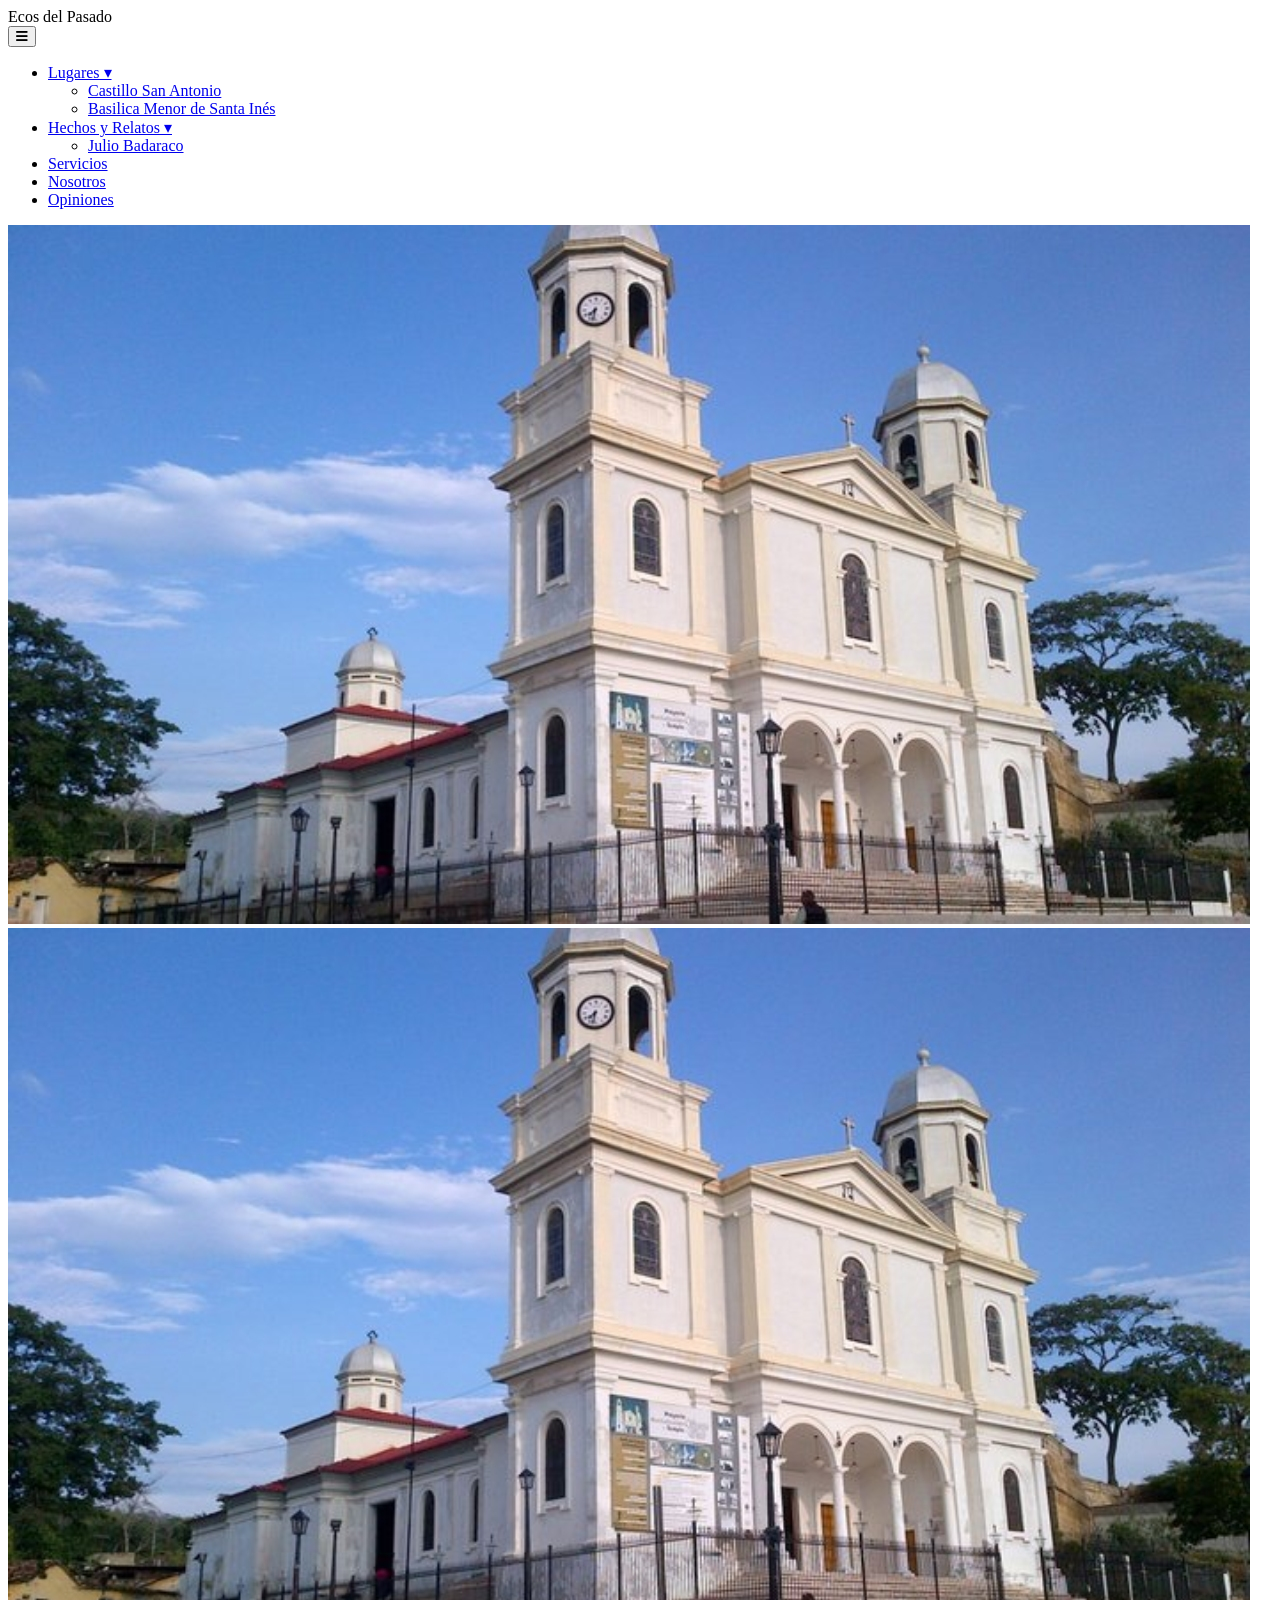
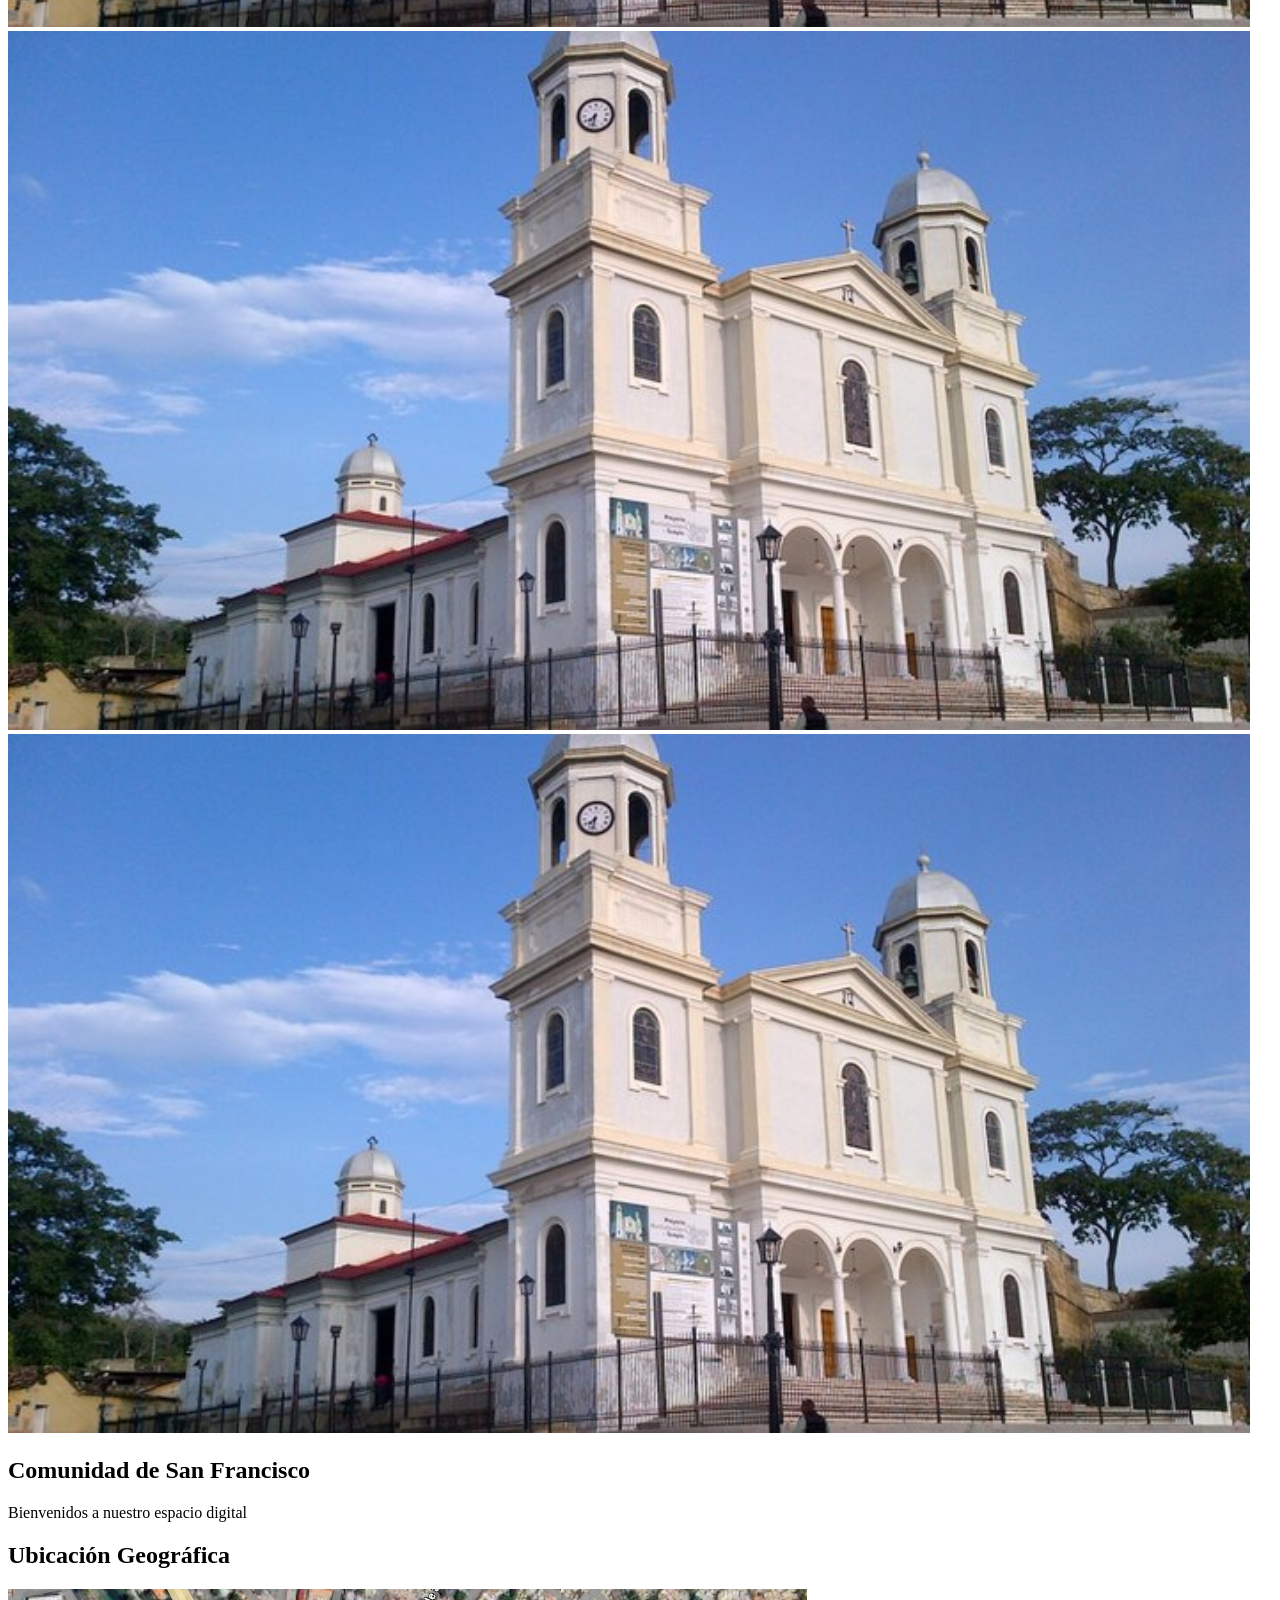
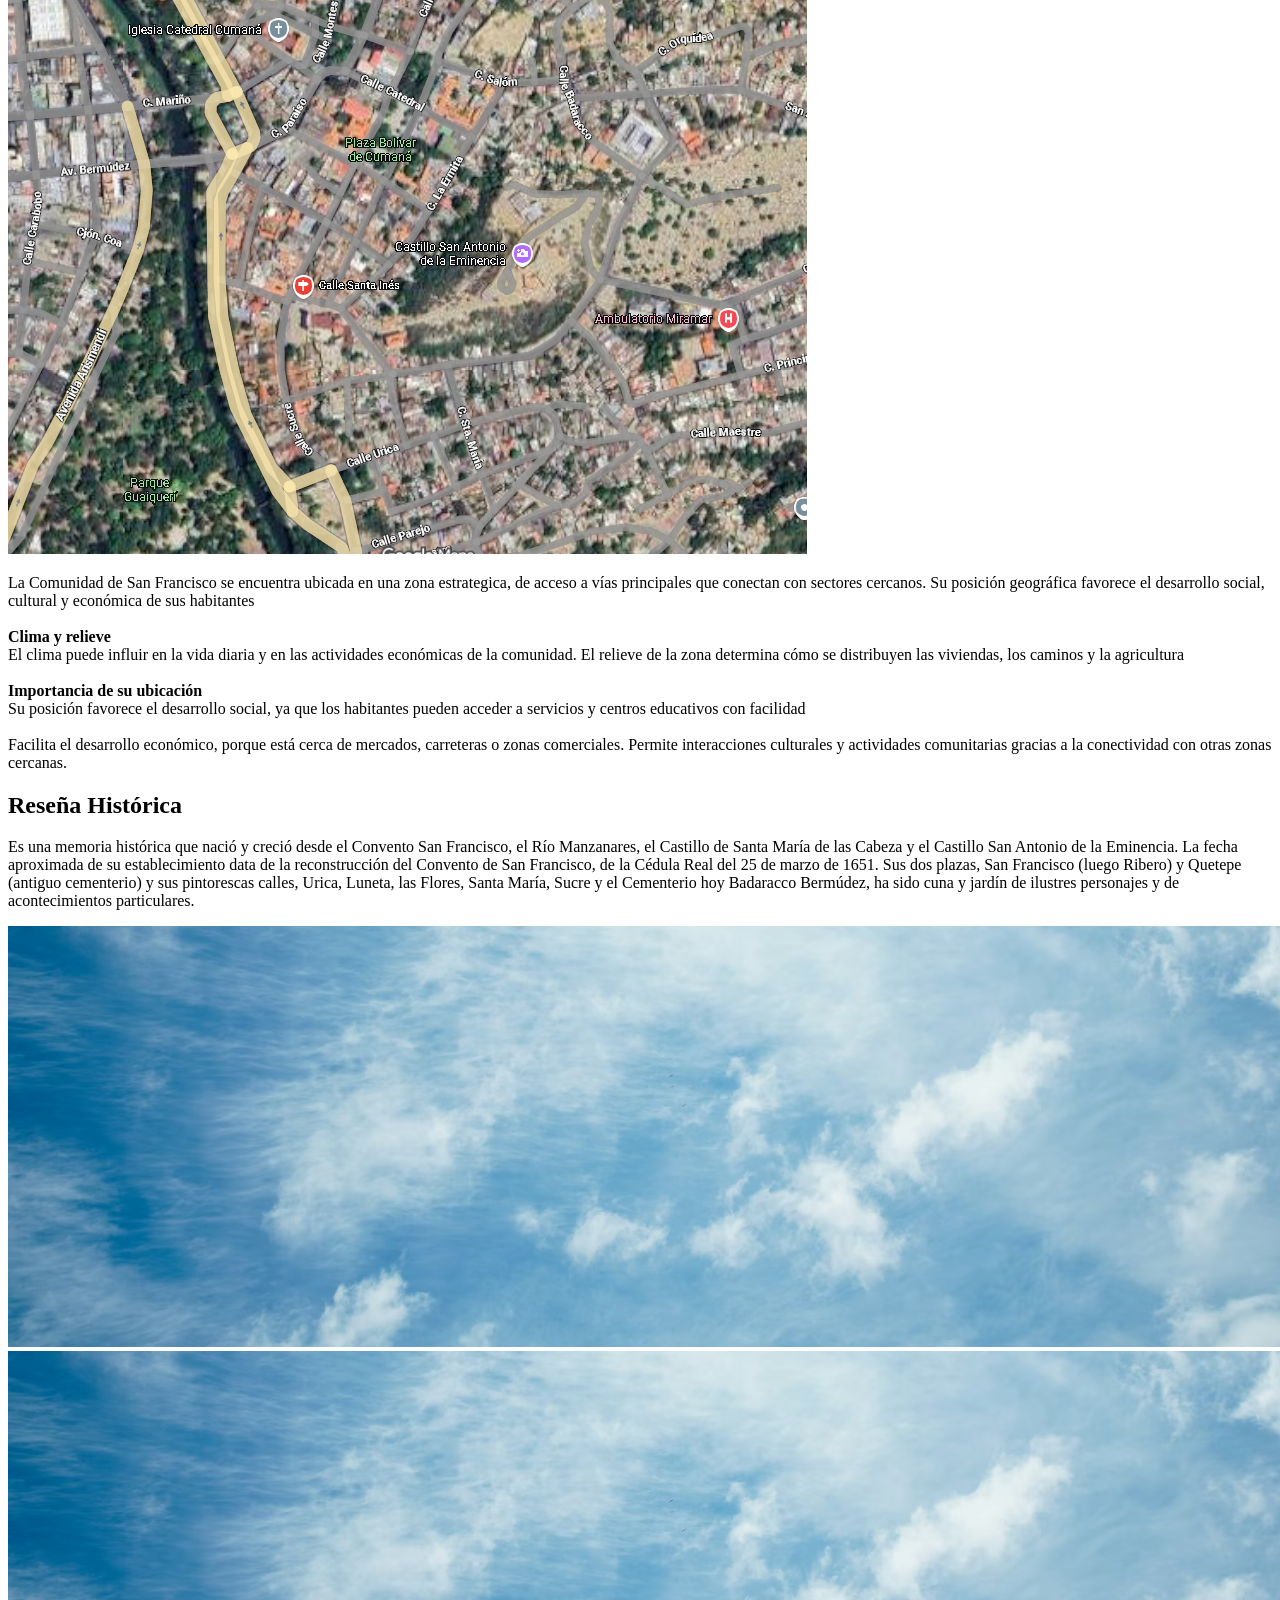
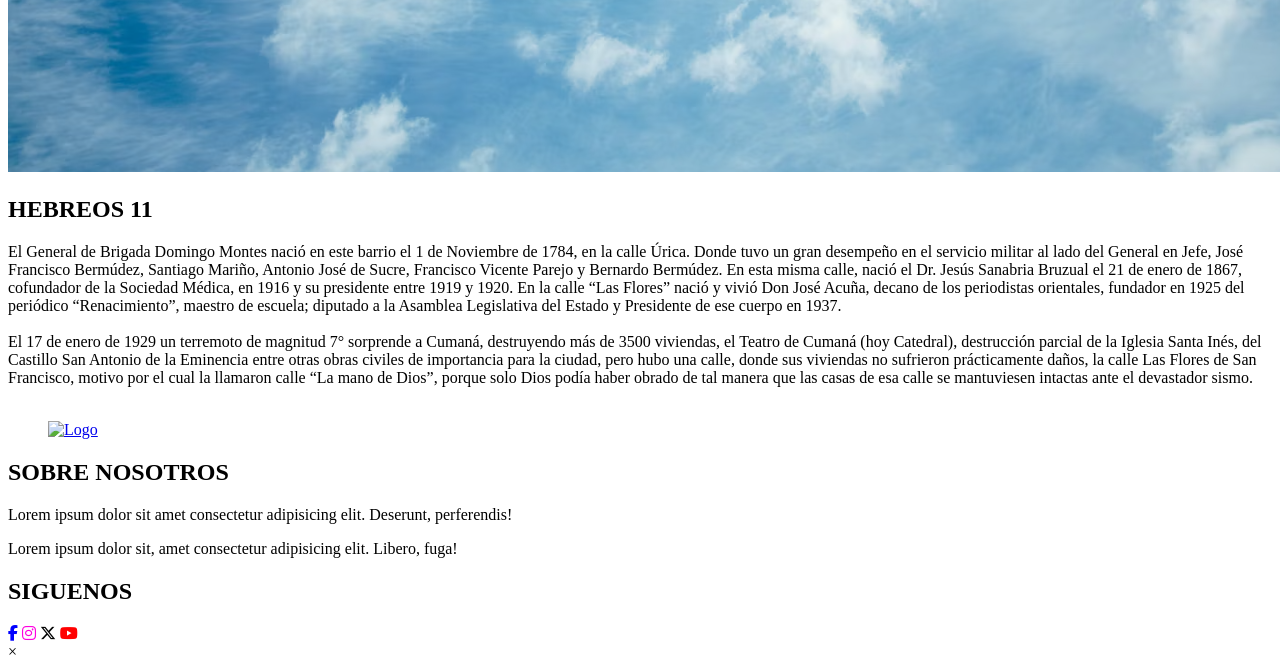
==== index.html @ 2071ea48 "feat: implement index page and script functionality while removing legacy Ecos del Pasado file" ====
<!DOCTYPE html>
<html lang="en">

<head>
    <meta charset="UTF-8">
    <meta name="viewport" content="width=device-width, initial-scale=1.0">
    <title>Ecos Del Pasado</title>
    <link rel="stylesheet" href="style.css">
 
    <link rel="stylesheet" href="https://cdnjs.cloudflare.com/ajax/libs/font-awesome/6.5.1/css/all.min.css">

    

    <link href="https://fonts.googleapis.com/css2?family=Be+Vietnam+Pro:wght@400;500;700;900&amp;family=Plus+Jakarta+Sans:wght@400;500;600;700&amp;display=swap" rel="stylesheet"/>
</head>

<body>

    <header class="header1">
        <nav class="navs">
            <div class="logo">Ecos del <span class="sanfrascisco">Pasado</span></div>
            
            <button id="menu-toggle" class="menu-toggle">
                <i class="fas fa-bars"></i>
            </button>

            <ul class="nav-links" id="nav-links">
                <li class="dropdown">
                    <a href="#">Lugares ▾</a>
                    <ul class="submenu">
                        <li><a href="Lugares/Castillo/castillo.html">Castillo San Antonio</a></li>
                        <li><a href="Lugares/Basilica/basilica.html">Basilica Menor de Santa Inés</a></li>
                    </ul>
                </li>

                <li class="dropdown">
                    <a href="#">Hechos y Relatos ▾</a>
                    <ul class="submenu">
                        <li><a href="HechosRelatos/JulioBadaraco/Julio Badaraco.html">Julio Badaraco</a></li>
                    </ul>
                </li>

                <li><a href="#servicios">Servicios</a></li>
                <li><a href="#nosotros">Nosotros</a></li>
                <li><a href="#opiniones">Opiniones</a></li>
            </ul>
        </nav>
    </header>

    <main>
        <section id="hero">

            <div class="carrusel-bg">
                <div class="carrousel-slide">
                    <img src="Diseños/portada.jpg" alt="Imagen 1">
                    <img src="Diseños/portada.jpg" alt="Imagen 2">
                    <img src="Diseños/portada.jpg" alt="Imagen 3">
                    <img src="Diseños/portada.jpg" alt="Imagen 4">
                </div>
            </div>
            <div class="contenido-hero">
 
                <h1 class="tituloFFF"><span>Comunidad de <span class="sanfrascisco">San Francisco</span></span></h1>
            <p class="subtitulohero"><span>Bienvenidos a nuestro espacio digital</span></p>

            </div>
        </section>

        <section class="propiedades-ubicacion">
            <div class="titulo-ubicacion">
                 <h2>Ubicación Geográfica</h2>
            </div>
            
            <div class="fila-ubicacion">
                <div class="imagen-contenedor">
                    <img src="Diseños/ubicacion.png" alt="imagenUbicacion">
                </div>

                <div class="descripcion-ubicacion">
                    <p class="texto-reseña"> La Comunidad de San Francisco se encuentra ubicada en una zona estrategica, de acceso a vías
                        principales que conectan con sectores cercanos. Su posición geográfica favorece el desarrollo
                        social,
                        cultural y económica de sus habitantes<br><br>

                        <b>Clima y relieve</b><br>
                        El clima puede influir en la vida diaria y en las actividades económicas de la comunidad.
                        El relieve de la zona determina cómo se distribuyen las viviendas, los caminos y la
                        agricultura<br><br>

                        <b>Importancia de su ubicación</b><br>
                        Su posición favorece el desarrollo social, ya que los habitantes pueden acceder a servicios y
                        centros educativos con facilidad<br><br>
                        Facilita el desarrollo económico, porque está cerca de mercados, carreteras o zonas comerciales.
                        Permite interacciones culturales y actividades comunitarias gracias a la conectividad con otras
                        zonas cercanas.
                    </p>
                </div>
            </div>
        </section>

        <section class="propiedades-ubicacion">
            <div class="titulo-ubicacion">
                <h2>Reseña Histórica</h2>
            </div>
            <div class="fila-ubicacion">
                <div class="descripcion-ubicacion">
                    <p class="texto-reseña">Es una memoria histórica que nació y creció desde el Convento San Francisco, el Río
                        Manzanares,
                        el Castillo de Santa María de las Cabeza y el Castillo San Antonio de la Eminencia. La fecha
                        aproximada de su establecimiento data de la reconstrucción del Convento de San Francisco, de la
                        Cédula Real del 25 de marzo de 1651. Sus dos plazas, San Francisco (luego Ribero) y Quetepe
                        (antiguo cementerio) y sus pintorescas calles, Urica, Luneta, las Flores, Santa María, Sucre y
                        el Cementerio hoy Badaracco Bermúdez, ha sido cuna y jardín de ilustres personajes y de
                        acontecimientos particulares. </p> 
                </div>
                <div class="contenedor-imagenes-reseña">
                    <div class="imagen-contenedor">
                        <img src="Diseños/cielo.png" alt="imagenUbicacion">
                    </div>
                </div>
            </div>
        </section>
                <div class="contenedor-imagenes-reseña">
                    <div class="imagen-contenedor">
                        <img src="Diseños/cielo.png" alt="imagenUbicacion">
                    </div>
                </div>
                    
                </div>

        <section class="propiedades-ubicacion">
            <div class="titulo-ubicacion">
                <h2>HEBREOS 11</h2>
            </div>
            <div class="texto-reseña-full">
                <p class="texto-reseña">
                    El General de Brigada Domingo Montes nació en este barrio el 1 de Noviembre de 1784, en la
                    calle
                    Úrica. Donde tuvo un gran desempeño en el servicio militar al lado del General en Jefe, José
                    Francisco Bermúdez, Santiago Mariño, Antonio José de Sucre, Francisco Vicente Parejo y Bernardo
                    Bermúdez. En esta misma calle, nació el Dr. Jesús Sanabria Bruzual el 21 de enero de 1867,
                    cofundador de la Sociedad Médica, en 1916 y su presidente entre 1919 y 1920. En la calle “Las
                    Flores” nació y vivió Don José Acuña, decano de los periodistas orientales, fundador en 1925 del
                    periódico “Renacimiento”, maestro de escuela; diputado a la Asamblea Legislativa del Estado y
                    Presidente de ese cuerpo en 1937. <br><br>
                    El 17 de enero de 1929 un terremoto de magnitud 7° sorprende a Cumaná, destruyendo más de
                    3500
                    viviendas, el Teatro de Cumaná (hoy Catedral), destrucción parcial de la Iglesia Santa Inés, del
                    Castillo San Antonio de la Eminencia entre otras obras civiles de importancia para la ciudad,
                    pero hubo una calle, donde sus viviendas no sufrieron prácticamente daños, la calle Las Flores
                    de San Francisco, motivo por el cual la llamaron calle “La mano de Dios”, porque solo Dios podía
                    haber obrado de tal manera que las casas de esa calle se mantuviesen intactas ante el devastador
                    sismo. <br><br>
                </p>
            </div>
        </section>
    </main>

    <footer class="pie-pagina">
       <div class="grupo-1">
            <div class="box">
                <figure>
                    <a href="#">
                        <img src="Diseños/logo.png" alt="Logo">
                    </a>
                </figure>
            </div>
            <div class="box">
                <h2>SOBRE NOSOTROS</h2>
                <p>Lorem ipsum dolor sit amet consectetur adipisicing elit. Deserunt, perferendis!</p>
                <p>Lorem ipsum dolor sit, amet consectetur adipisicing elit. Libero, fuga!</p>
            </div>

        
            
            <div class="box">
                <h2>SIGUENOS</h2>
                <div class="red-social">
                    <a href="https://www.facebook.com" target="_blank"><i class="fa-brands fa-facebook-f" style="color: blue;"></i></a>
                    <a href="https://www.instagram.com" target="_blank"><i class="fa-brands fa-instagram" style="color: #ff00e1;"></i></a>
                    <a href="https://www.x.com" target="_blank"><i class="fa-brands fa-x-twitter" style="color: #000000;"></i></a>
                    <a href="https://www.youtube.com" target="_blank"><i class="fa-brands fa-youtube" style="color: #ff0000;"></i></a>
                </div>
            </div>
        </div>
    </footer>

    <div style="display: none;">
        <a href="https://www.flaticon.es/iconos-gratis/instagram" title="instagram iconos">Instagram iconos creados por Grow studio - Flaticon</a>
    </div>
     
    <div id="modal-fullscreen" class="modal-full">
        <span id="cerrar-modal" class="cerrar-modal">&times;</span>
        <img class="imagen-expandida" id="foto-grande" src="">
    </div>

    <script src="js/script.js"></script>
</body>

</html>
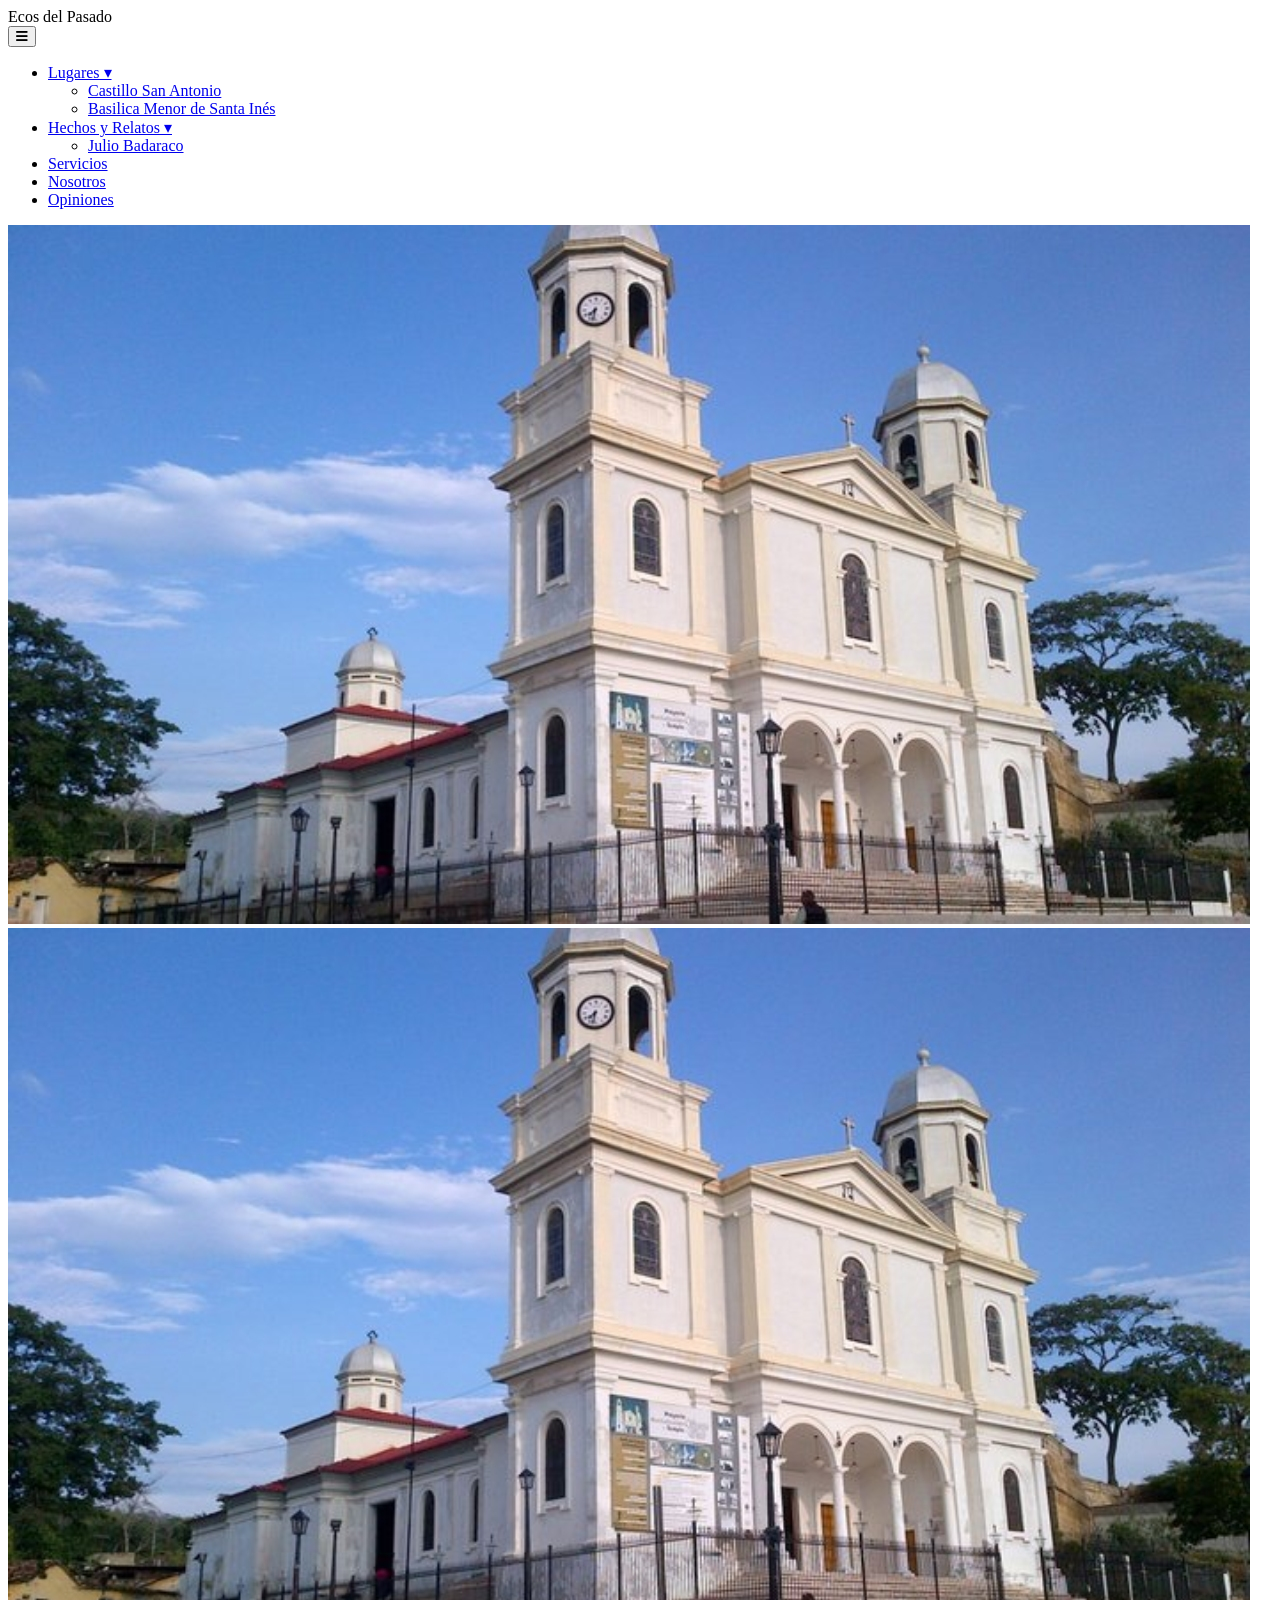
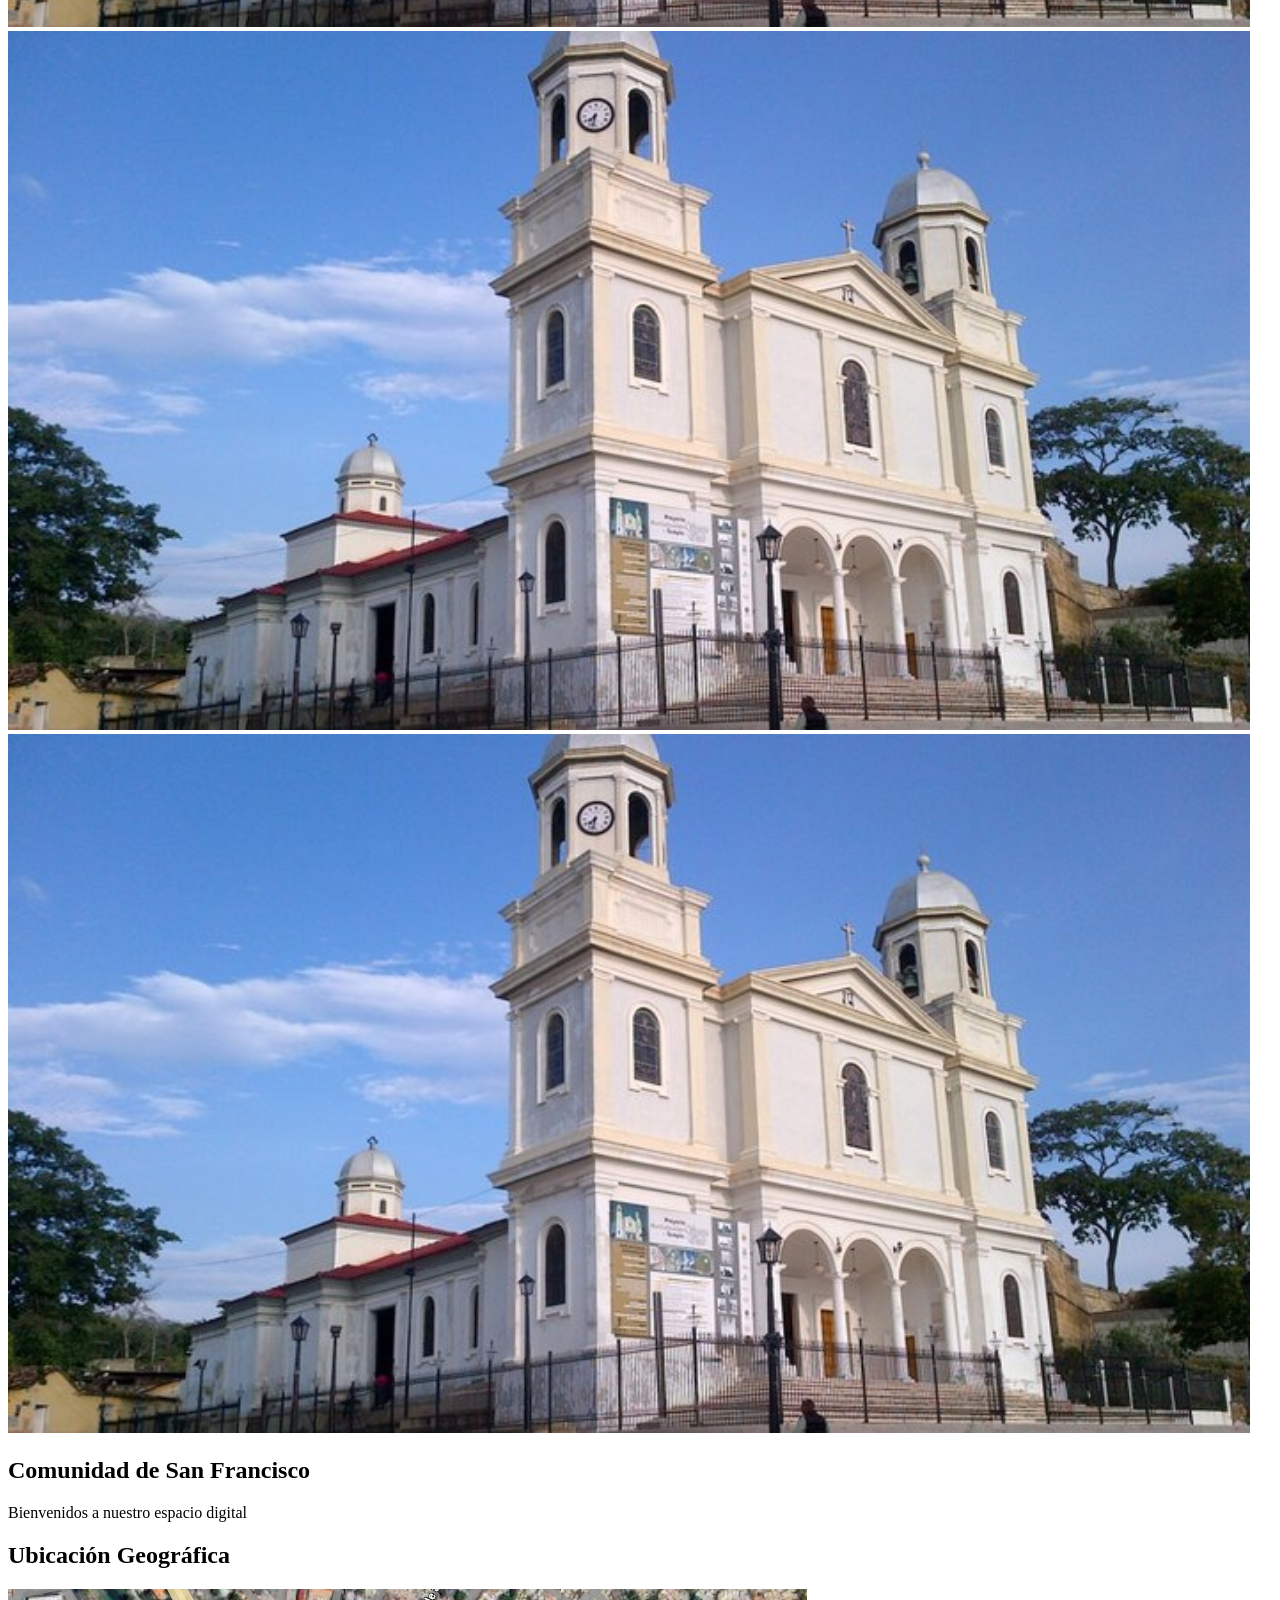
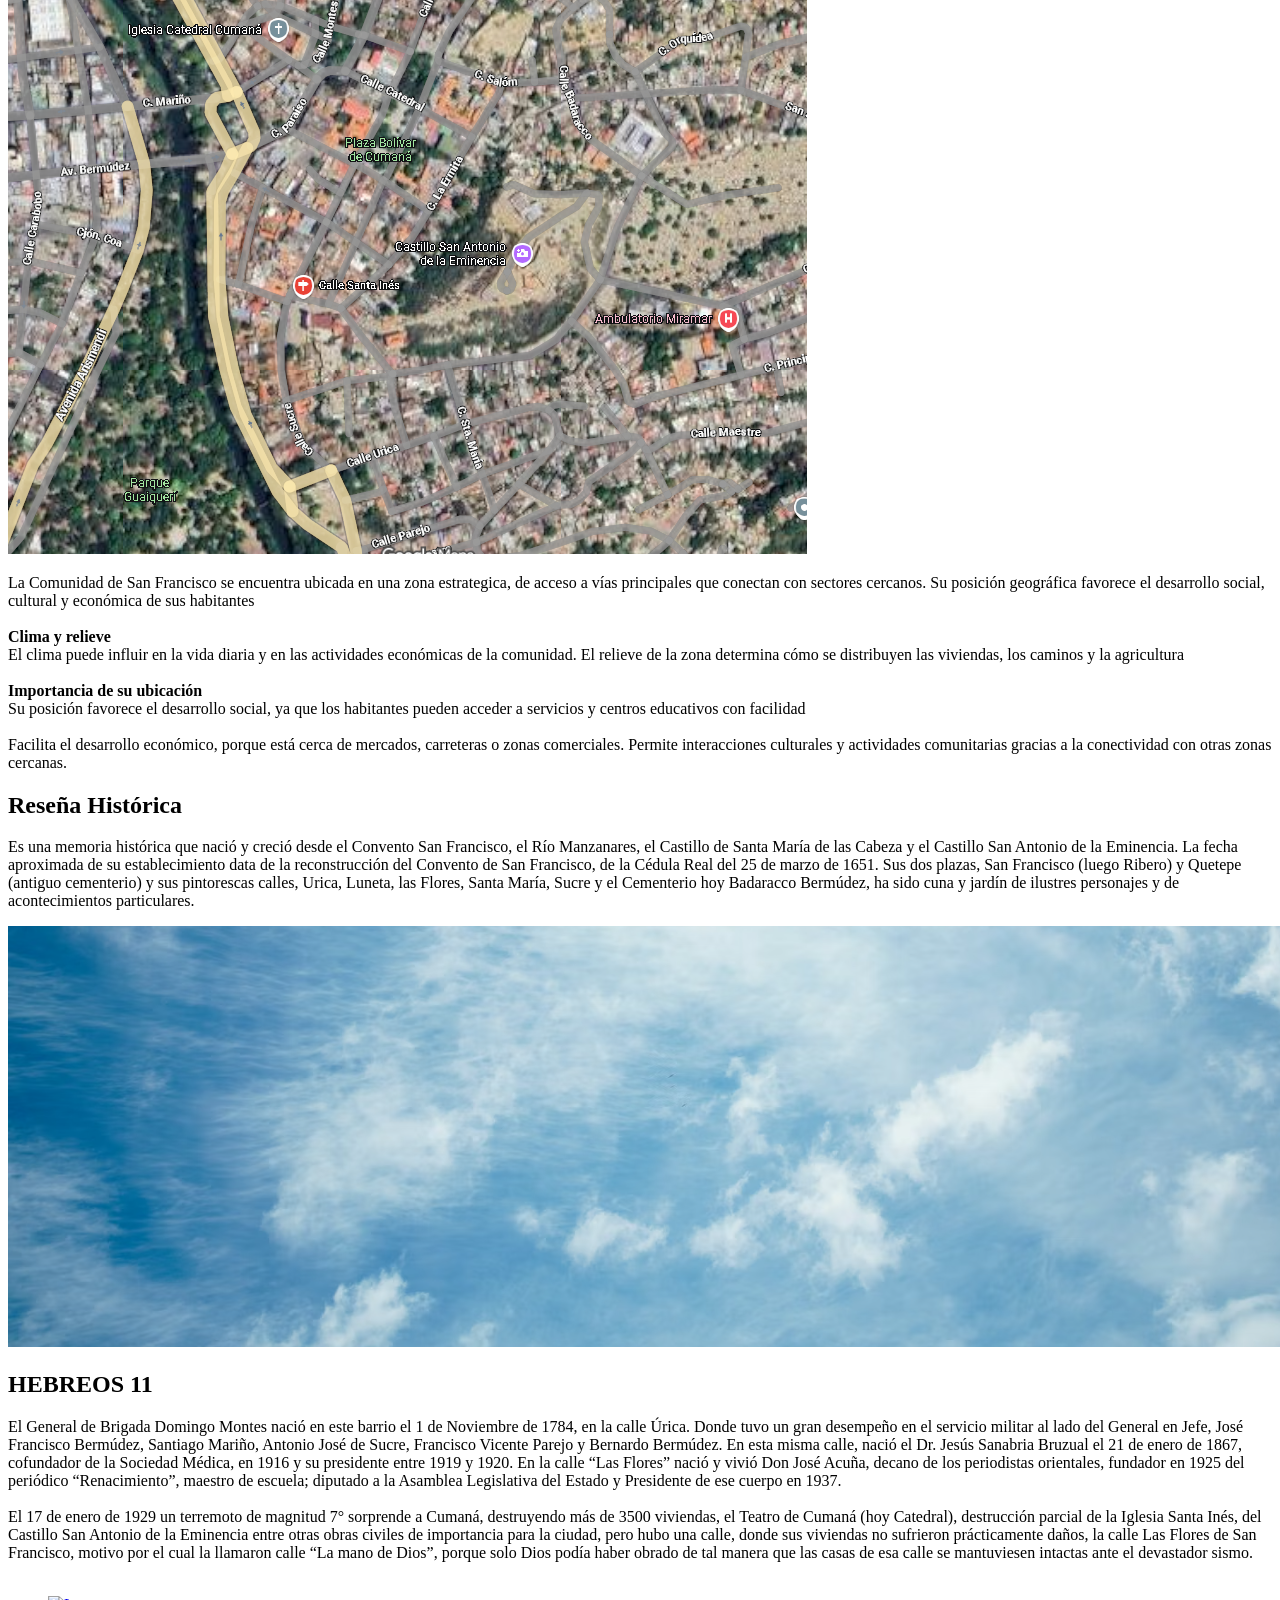
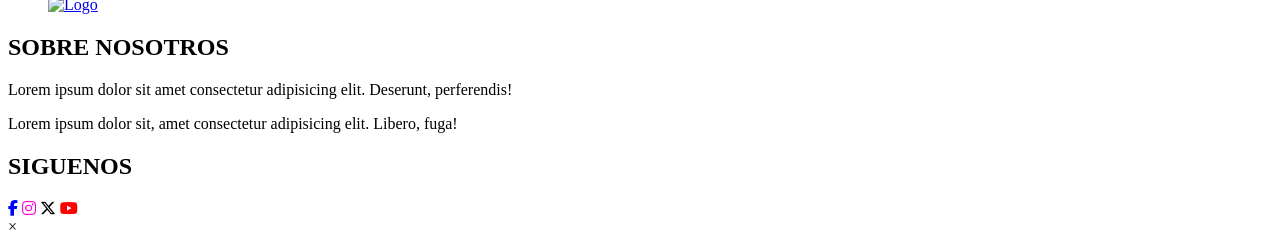
==== commit dcec2d79: "refactor: remove redundant image container elements from index.html" ====
--- a/index.html
+++ b/index.html
@@ -120,13 +120,9 @@
                 </div>
             </div>
         </section>
-                <div class="contenedor-imagenes-reseña">
-                    <div class="imagen-contenedor">
-                        <img src="Diseños/cielo.png" alt="imagenUbicacion">
-                    </div>
-                </div>
+               
                     
-                </div>
+                
 
         <section class="propiedades-ubicacion">
             <div class="titulo-ubicacion">
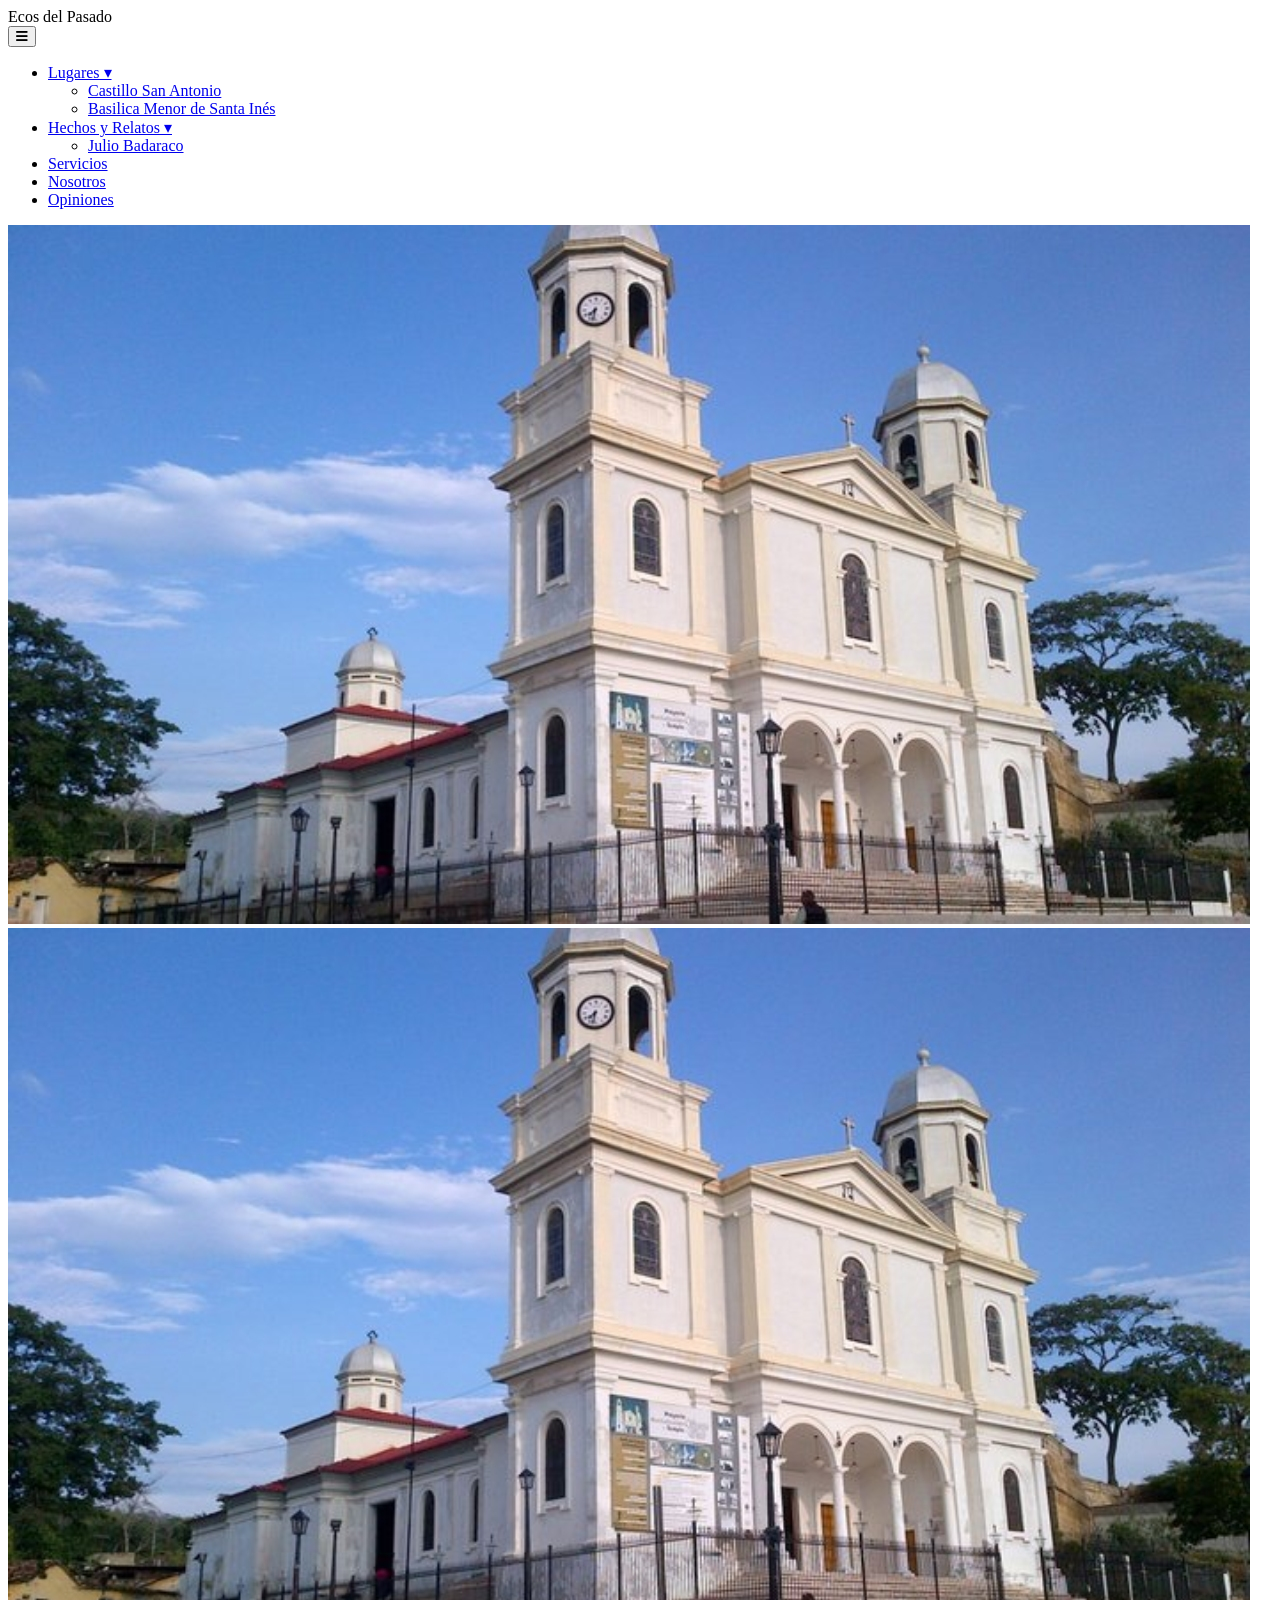
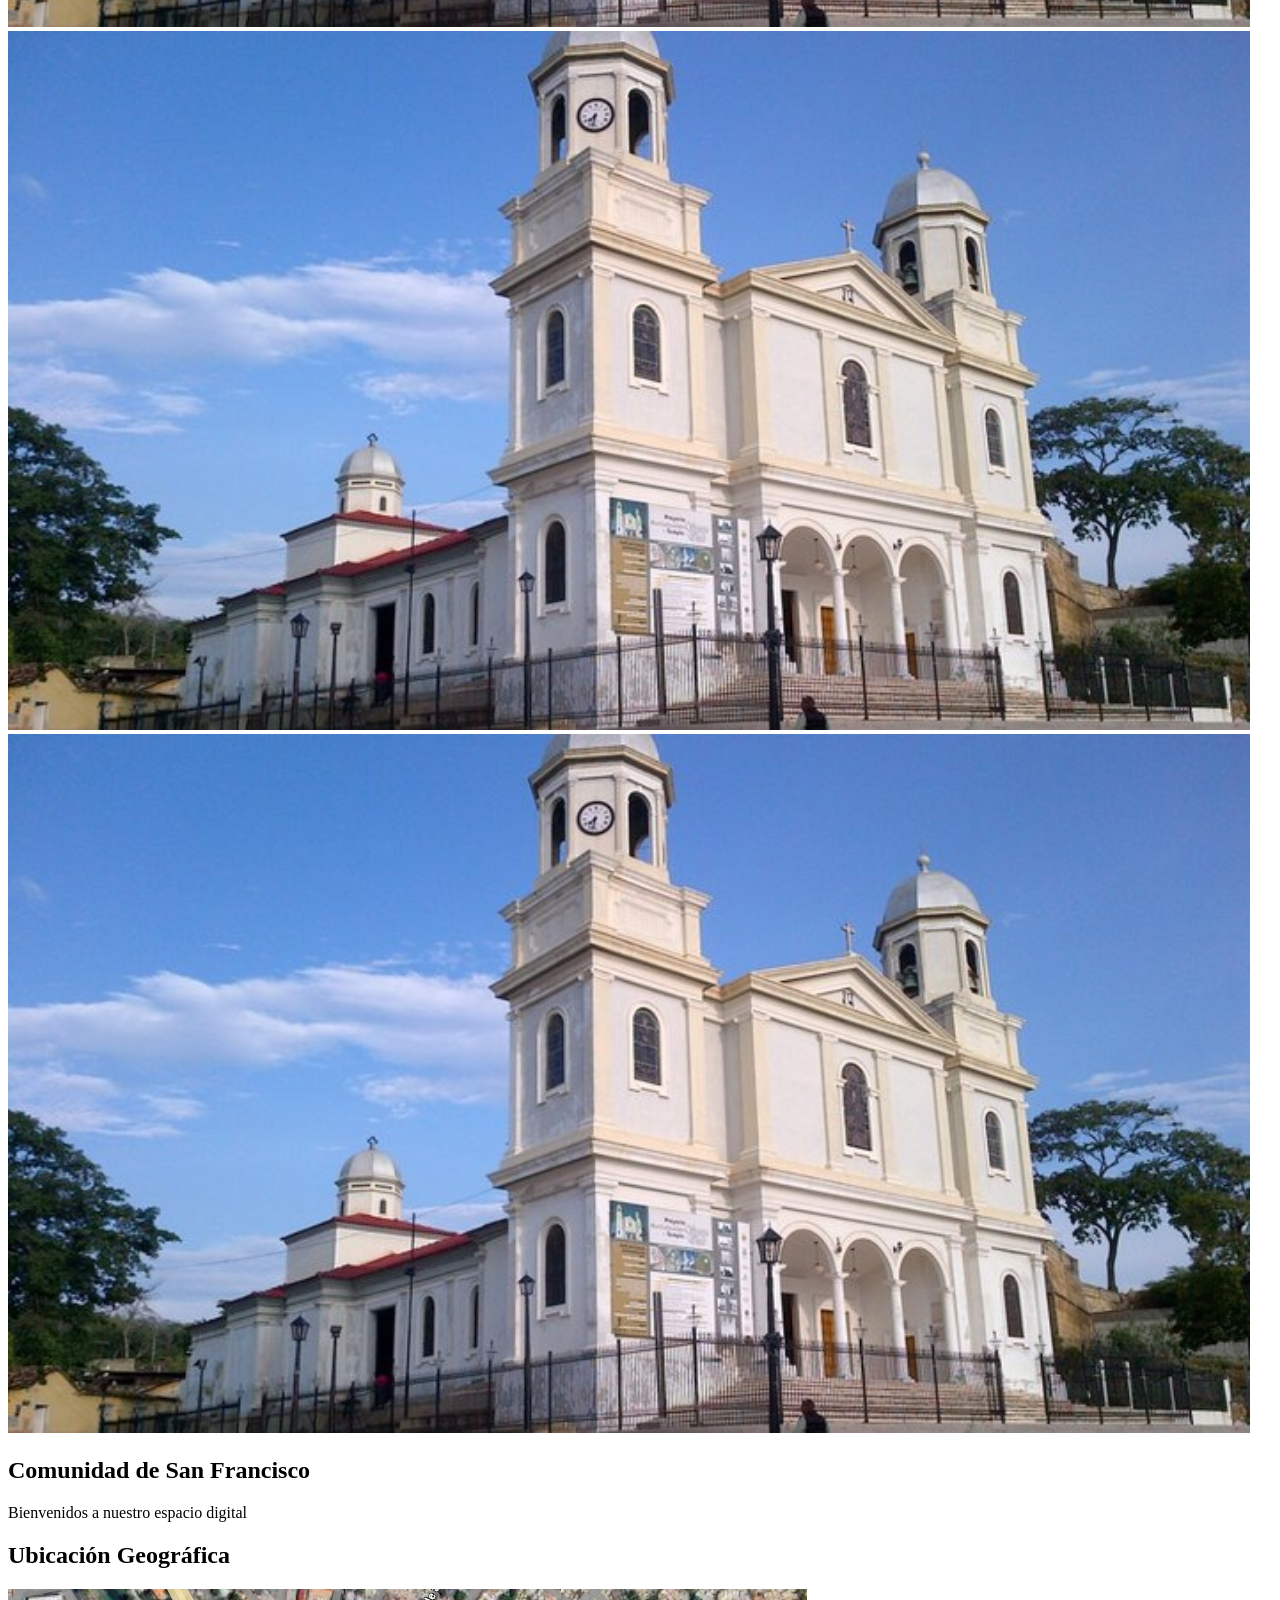
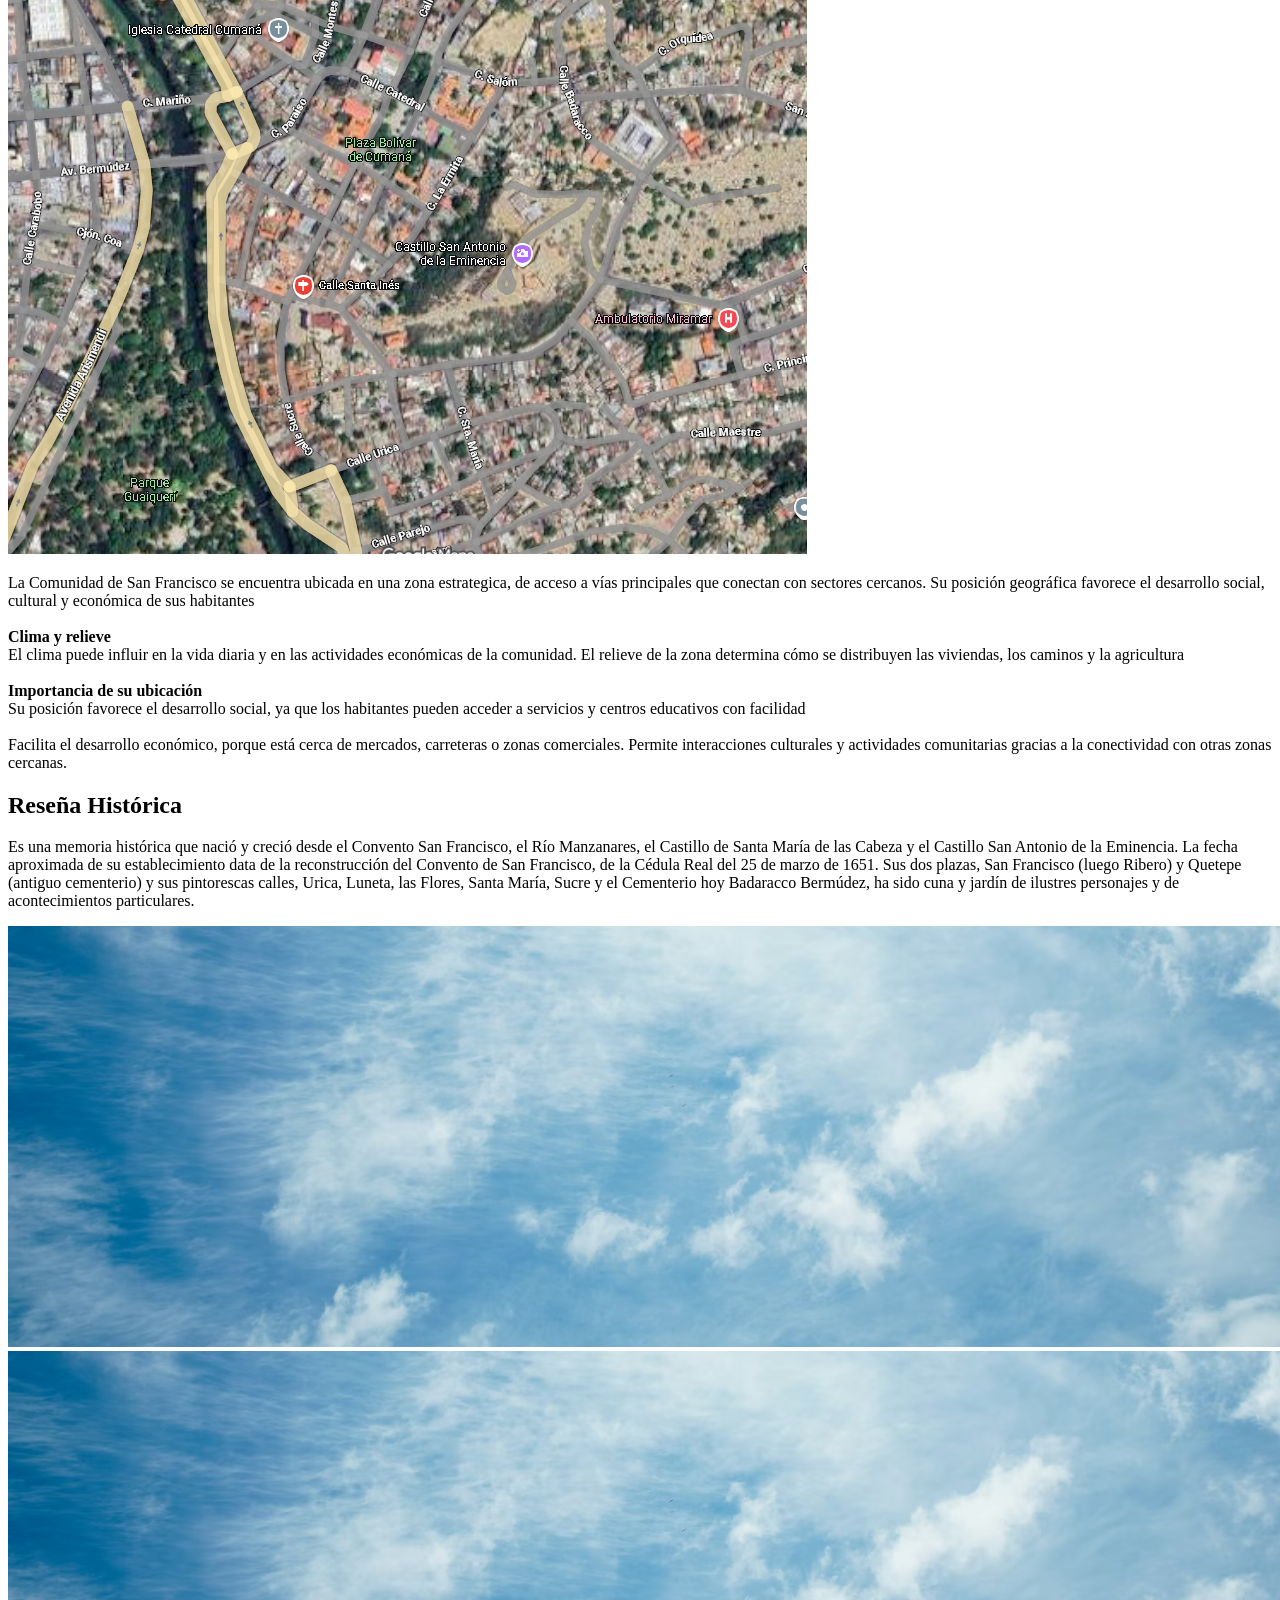
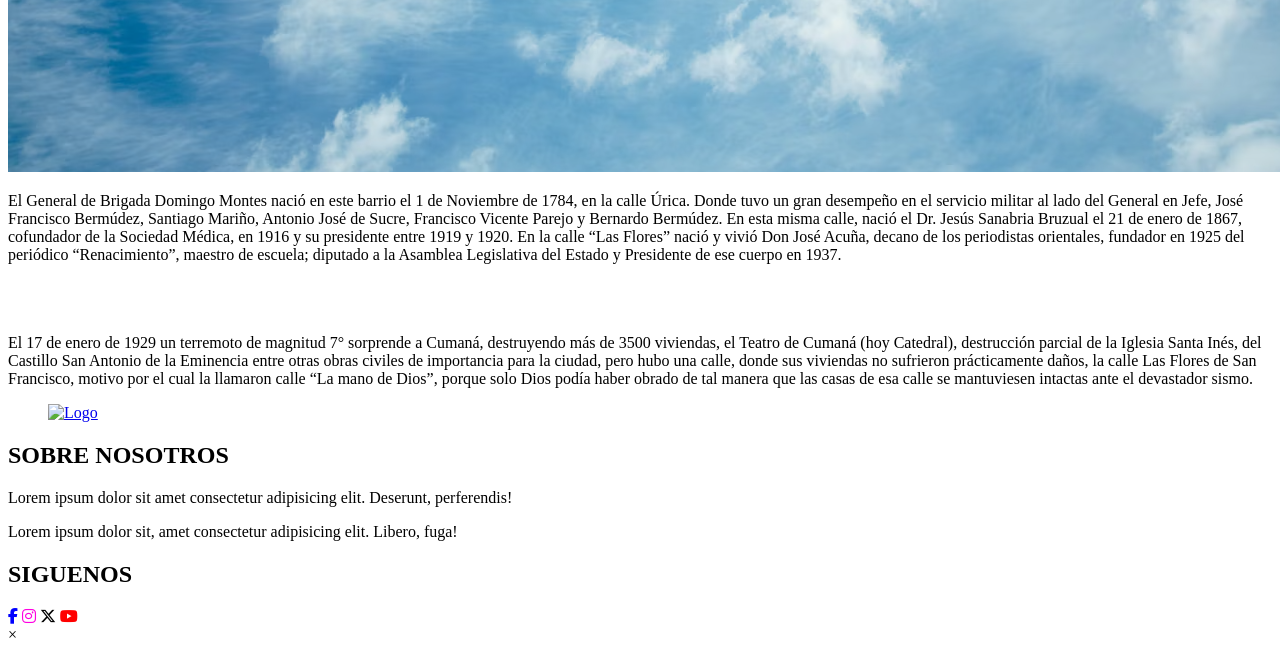
==== commit 573956b8: "feat: restructure location section layout and add styled review text component" ====
--- a/index.html
+++ b/index.html
@@ -122,15 +122,19 @@
         </section>
                
                     
-                
-
-        <section class="propiedades-ubicacion">
+                <section class="propiedades-ubicacion">
             <div class="titulo-ubicacion">
-                <h2>HEBREOS 11</h2>
-            </div>
-            <div class="texto-reseña-full">
-                <p class="texto-reseña">
-                    El General de Brigada Domingo Montes nació en este barrio el 1 de Noviembre de 1784, en la
+              
+            </div>
+            <div class="fila-ubicacion">
+                 <div class="contenedor-imagenes-reseña">
+                    <div class="imagen-contenedor">
+                        <img src="Diseños/cielo.png" alt="imagenUbicacion">
+                    </div>
+                </div>
+                <div class="descripcion-ubicacion">
+                  
+                    <p class="texto-reseña">El General de Brigada Domingo Montes nació en este barrio el 1 de Noviembre de 1784, en la
                     calle
                     Úrica. Donde tuvo un gran desempeño en el servicio militar al lado del General en Jefe, José
                     Francisco Bermúdez, Santiago Mariño, Antonio José de Sucre, Francisco Vicente Parejo y Bernardo
@@ -139,17 +143,26 @@
                     Flores” nació y vivió Don José Acuña, decano de los periodistas orientales, fundador en 1925 del
                     periódico “Renacimiento”, maestro de escuela; diputado a la Asamblea Legislativa del Estado y
                     Presidente de ese cuerpo en 1937. <br><br>
-                    El 17 de enero de 1929 un terremoto de magnitud 7° sorprende a Cumaná, destruyendo más de
+                     <br><br></p> 
+                </div>
+               
+              
+            </div>
+              <p class="texto-reseña-2">El 17 de enero de 1929 un terremoto de magnitud 7° sorprende a Cumaná, destruyendo más de
                     3500
                     viviendas, el Teatro de Cumaná (hoy Catedral), destrucción parcial de la Iglesia Santa Inés, del
                     Castillo San Antonio de la Eminencia entre otras obras civiles de importancia para la ciudad,
                     pero hubo una calle, donde sus viviendas no sufrieron prácticamente daños, la calle Las Flores
                     de San Francisco, motivo por el cual la llamaron calle “La mano de Dios”, porque solo Dios podía
                     haber obrado de tal manera que las casas de esa calle se mantuviesen intactas ante el devastador
-                    sismo. <br><br>
+                    sismo.
+                    
                 </p>
-            </div>
-        </section>
+        </section>
+
+        
+                
+
     </main>
 
     <footer class="pie-pagina">
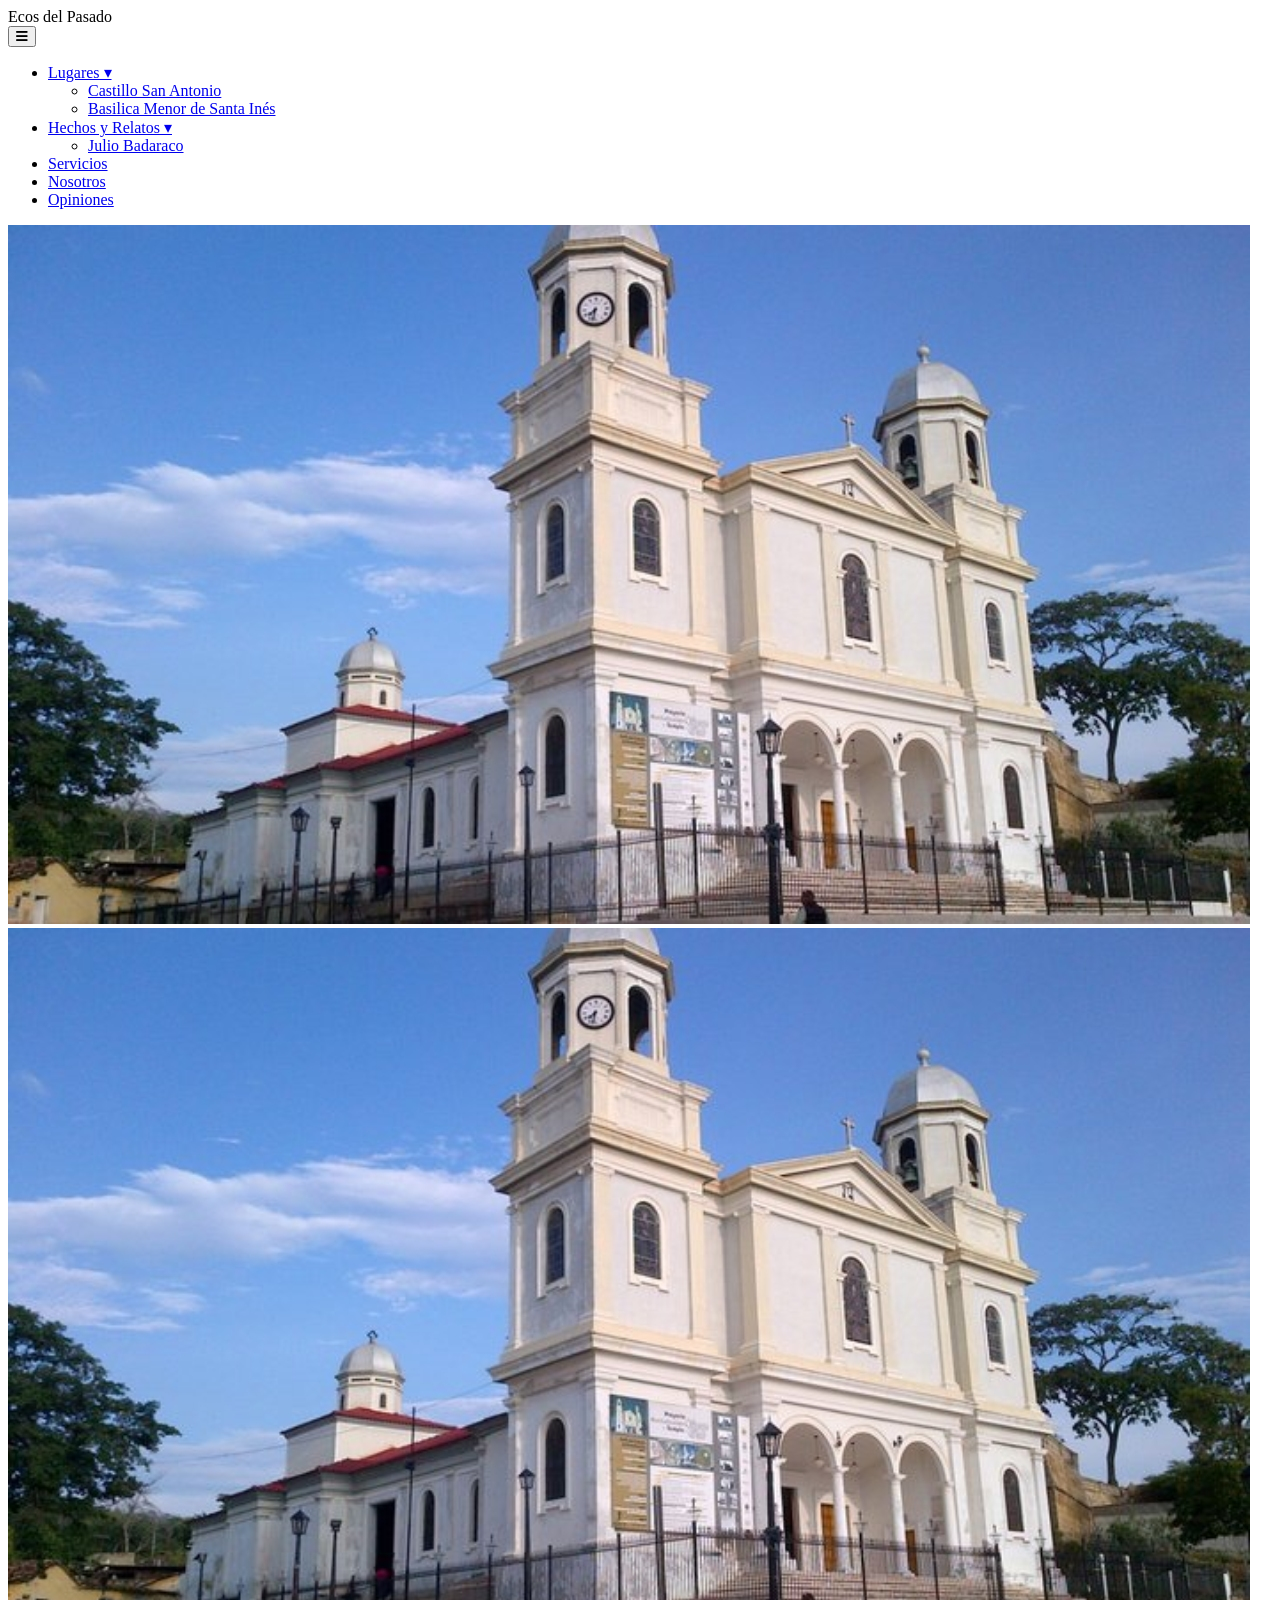
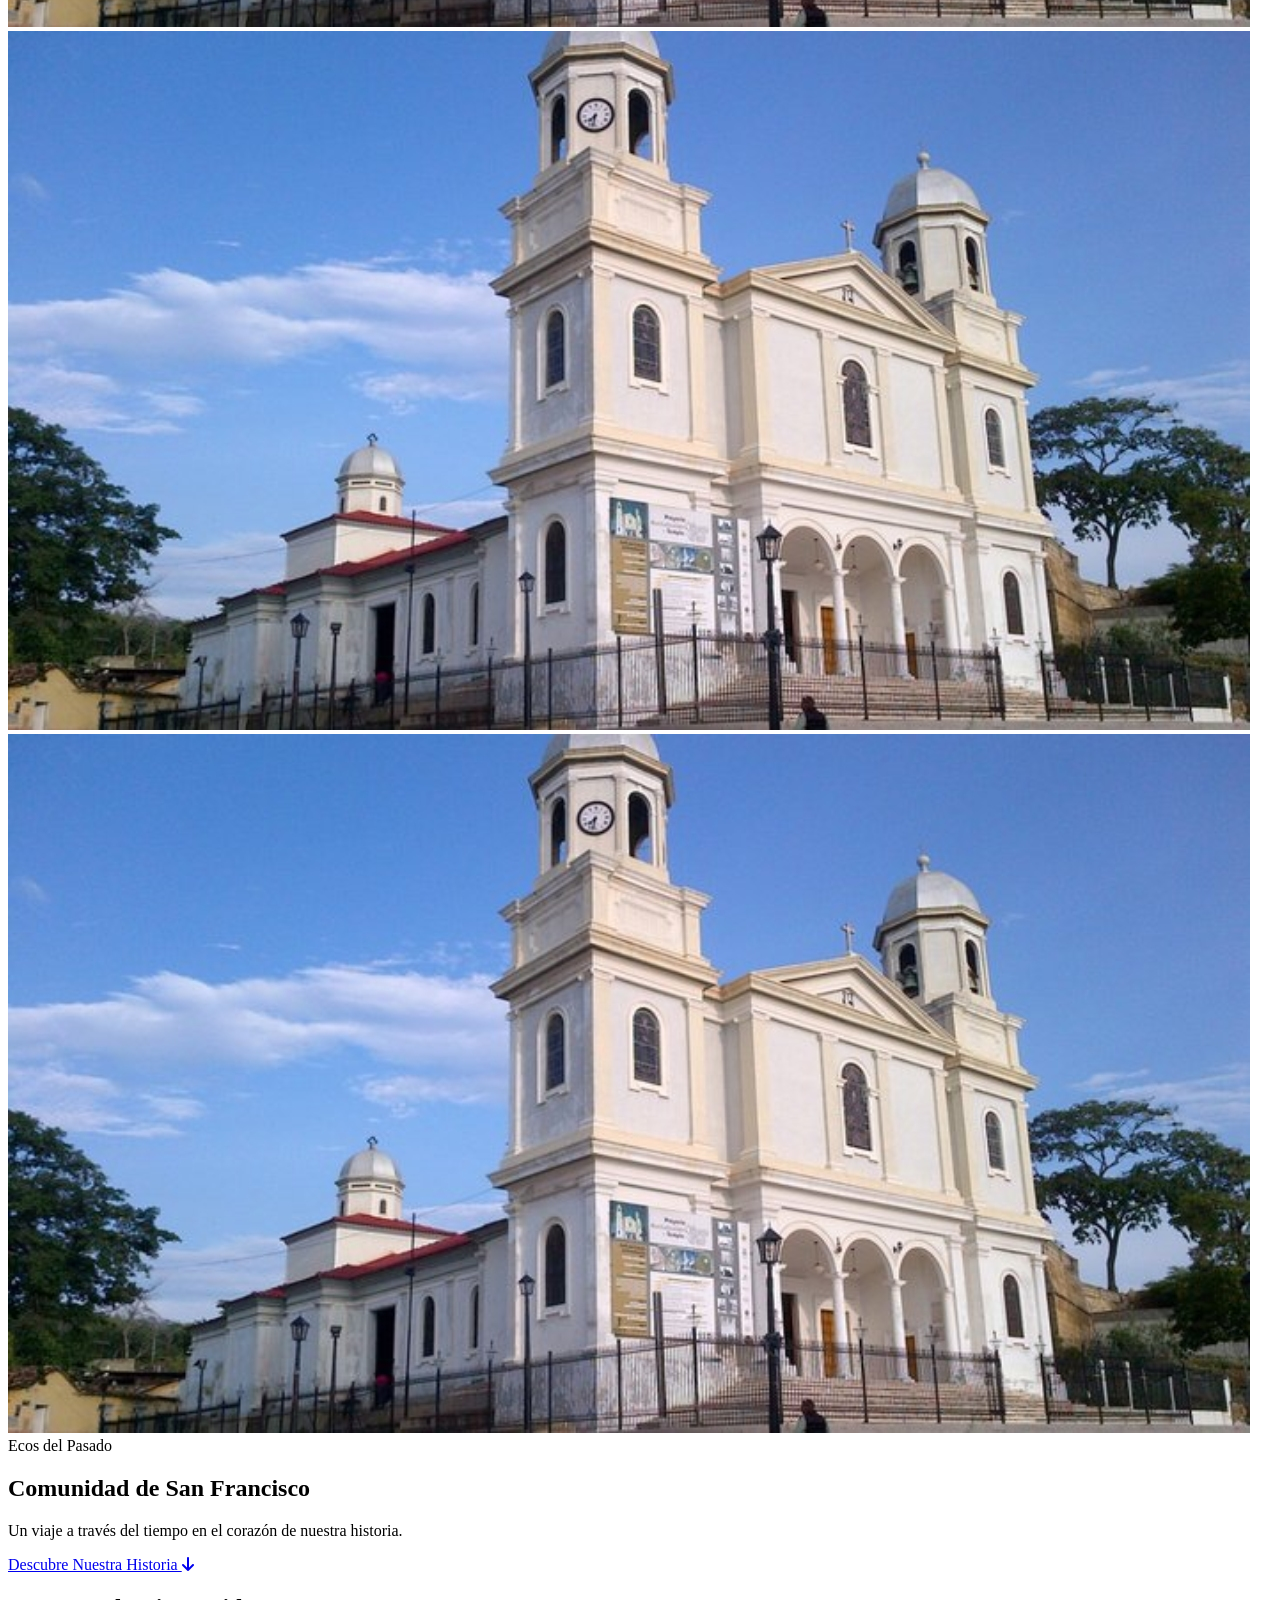
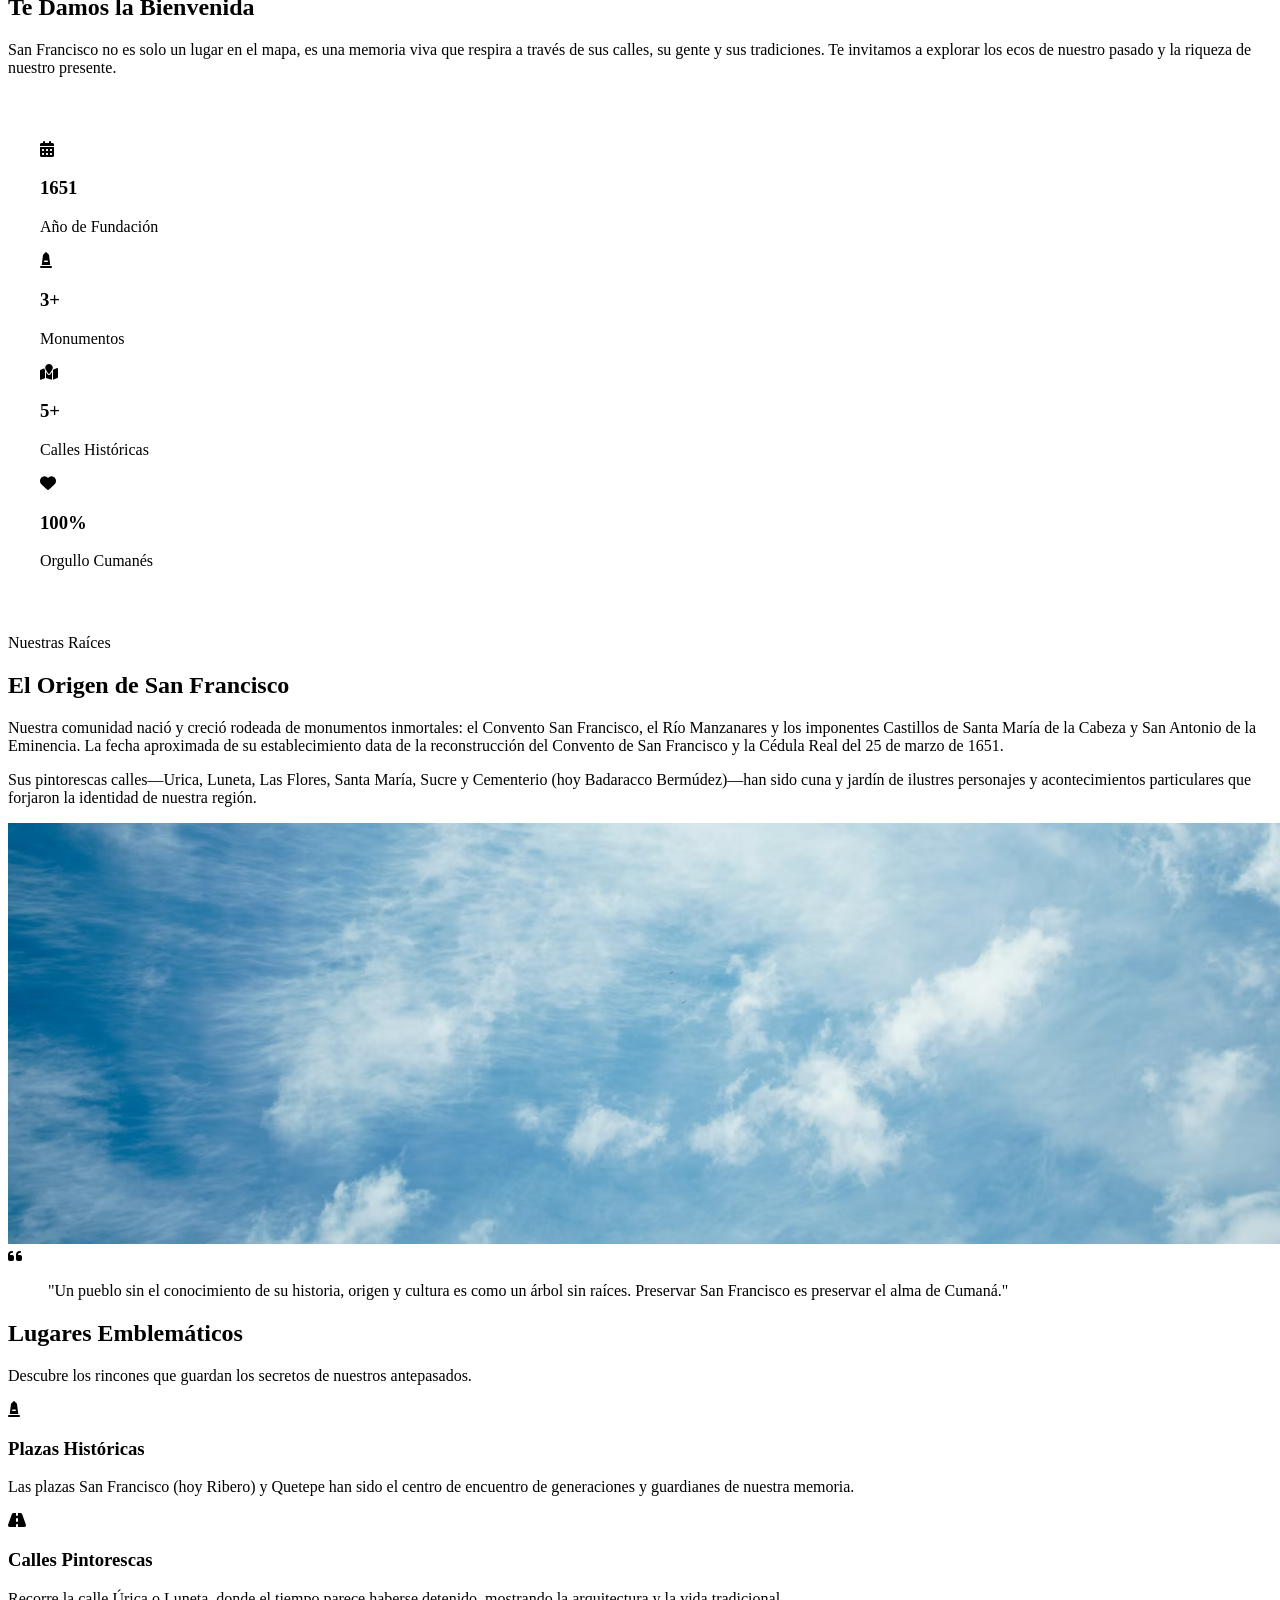
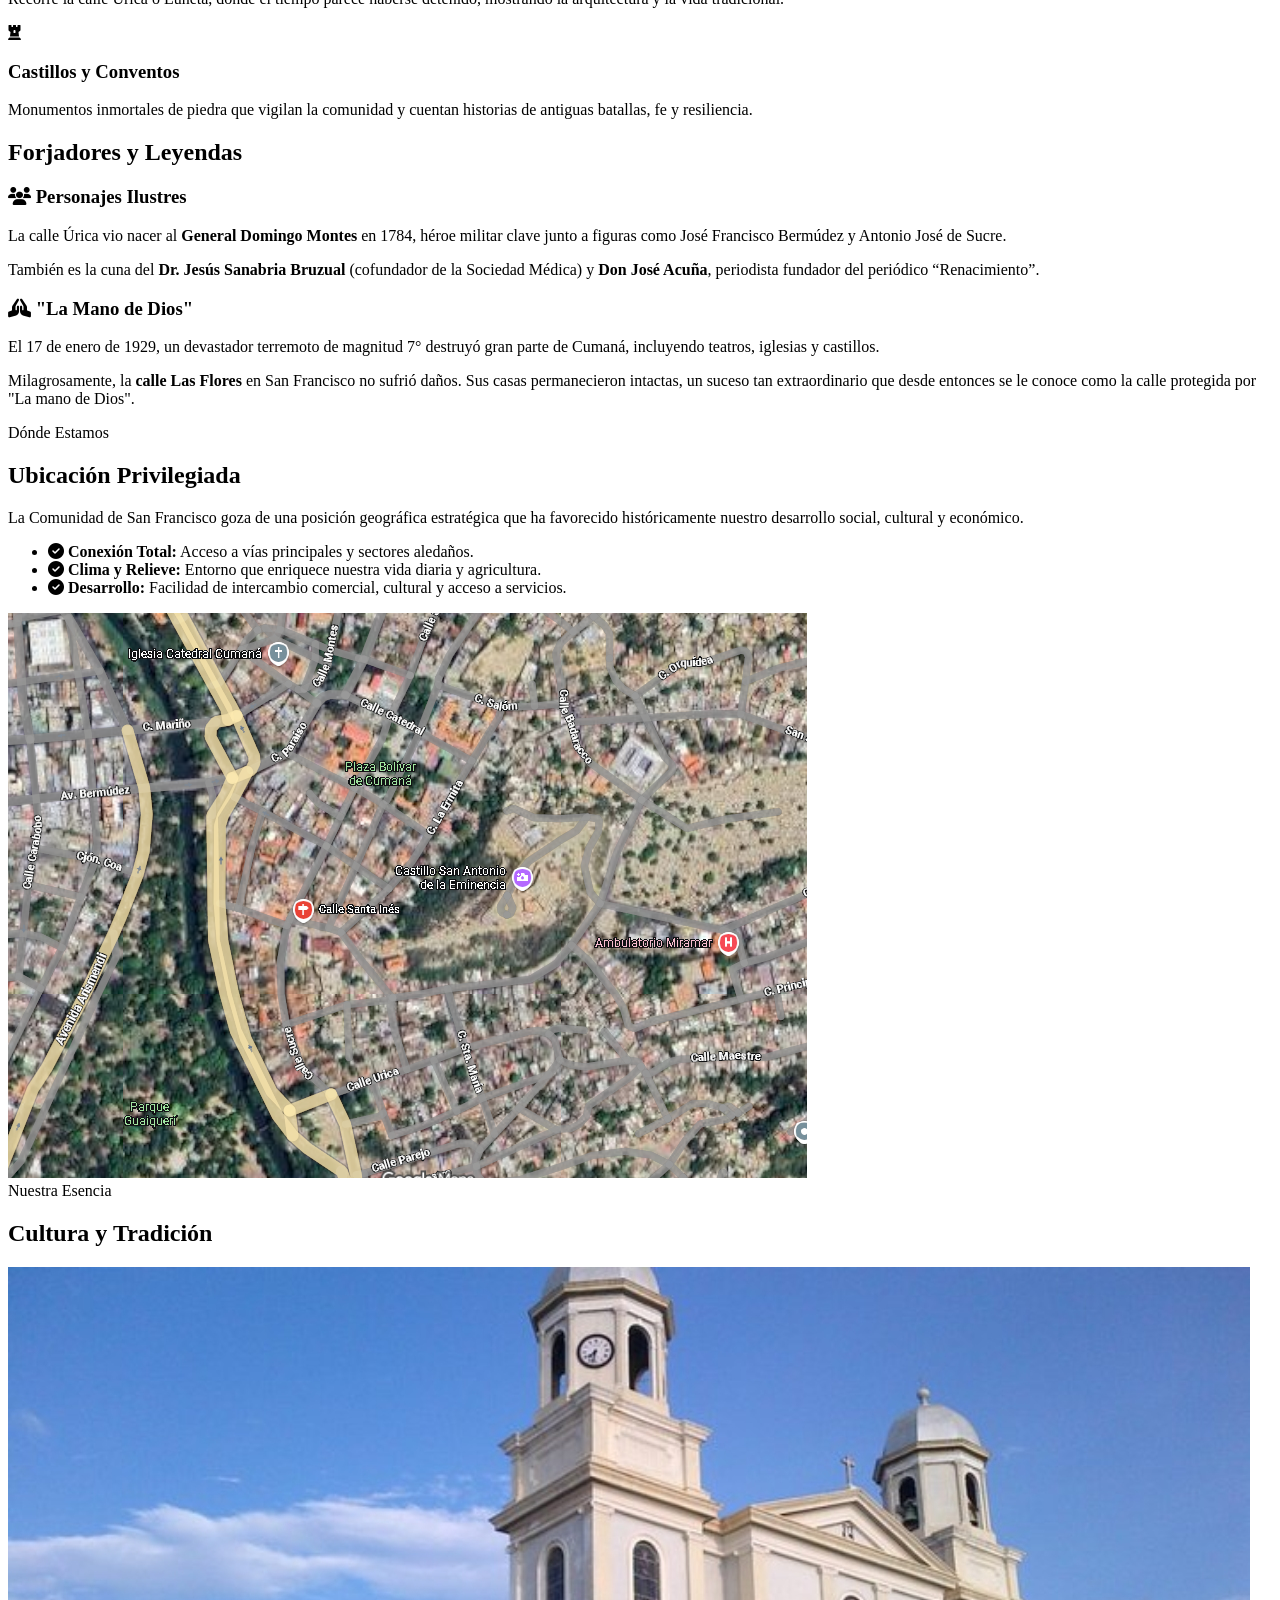
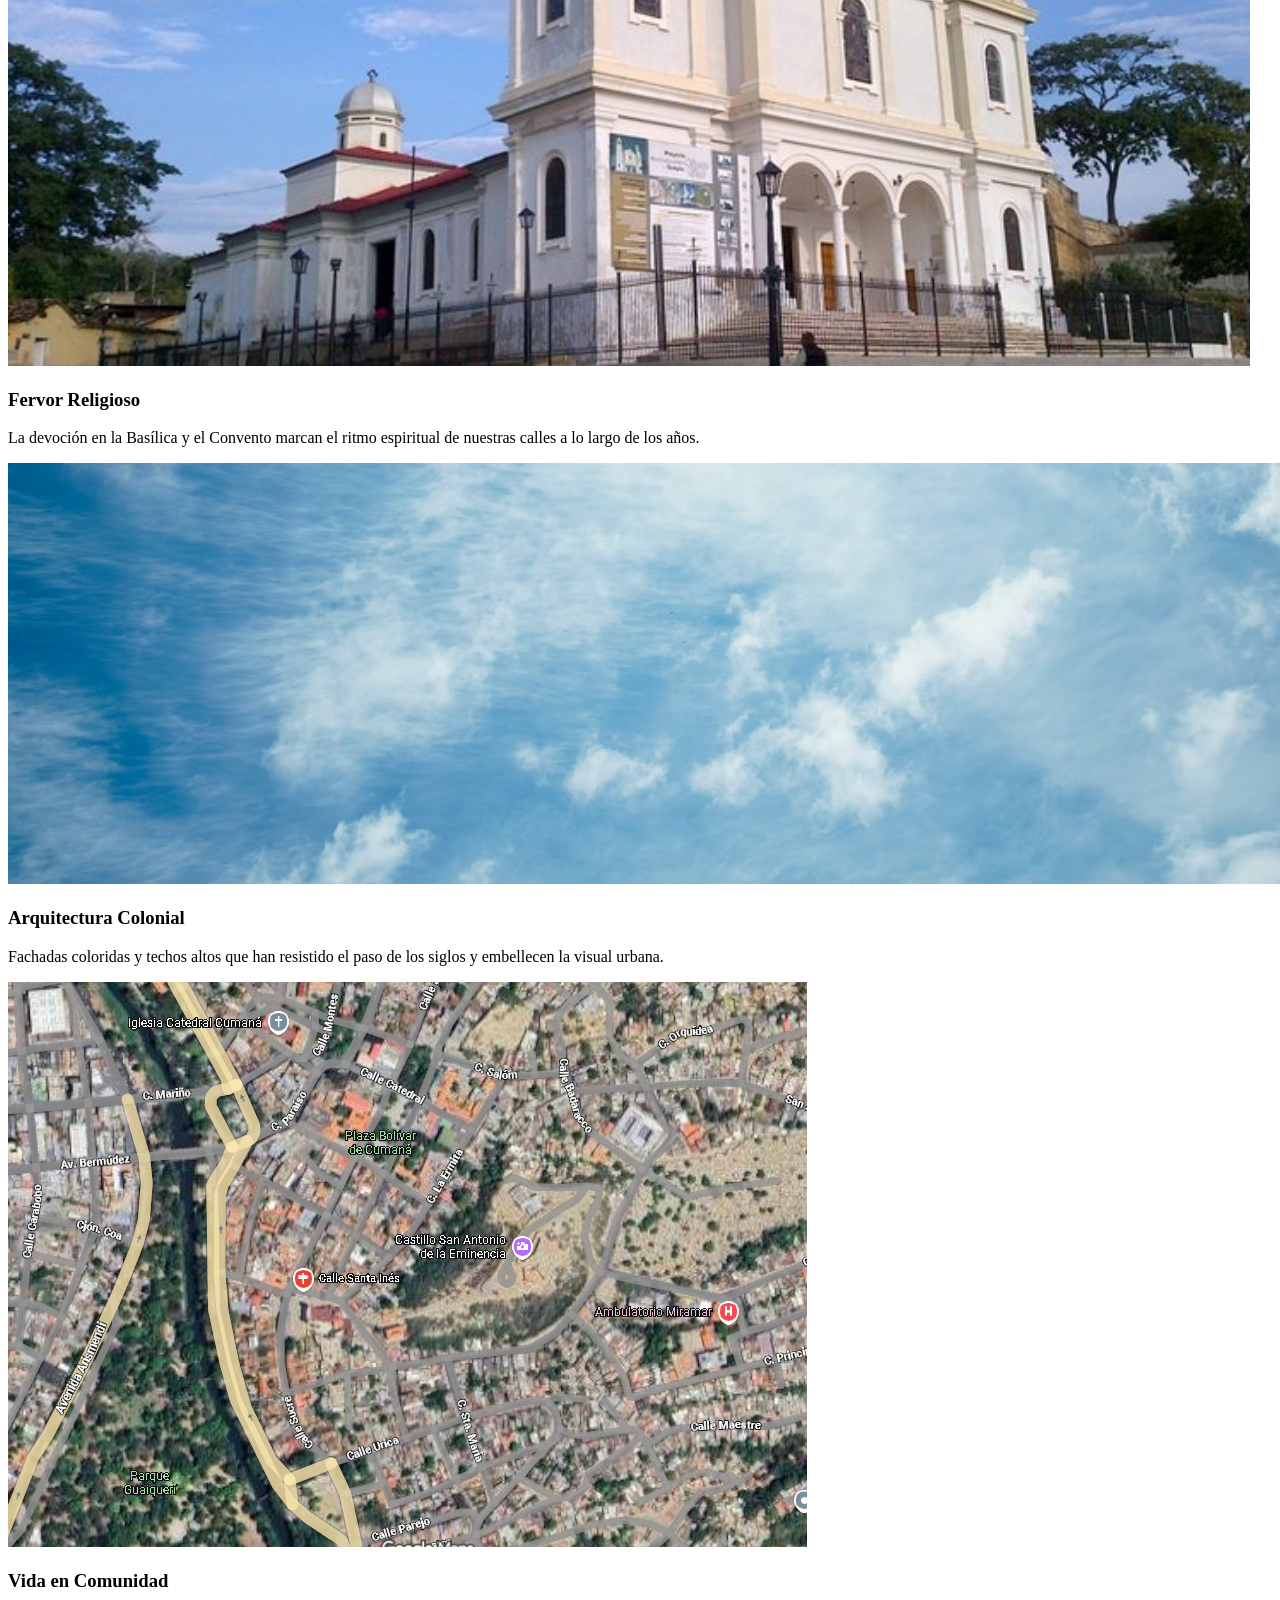
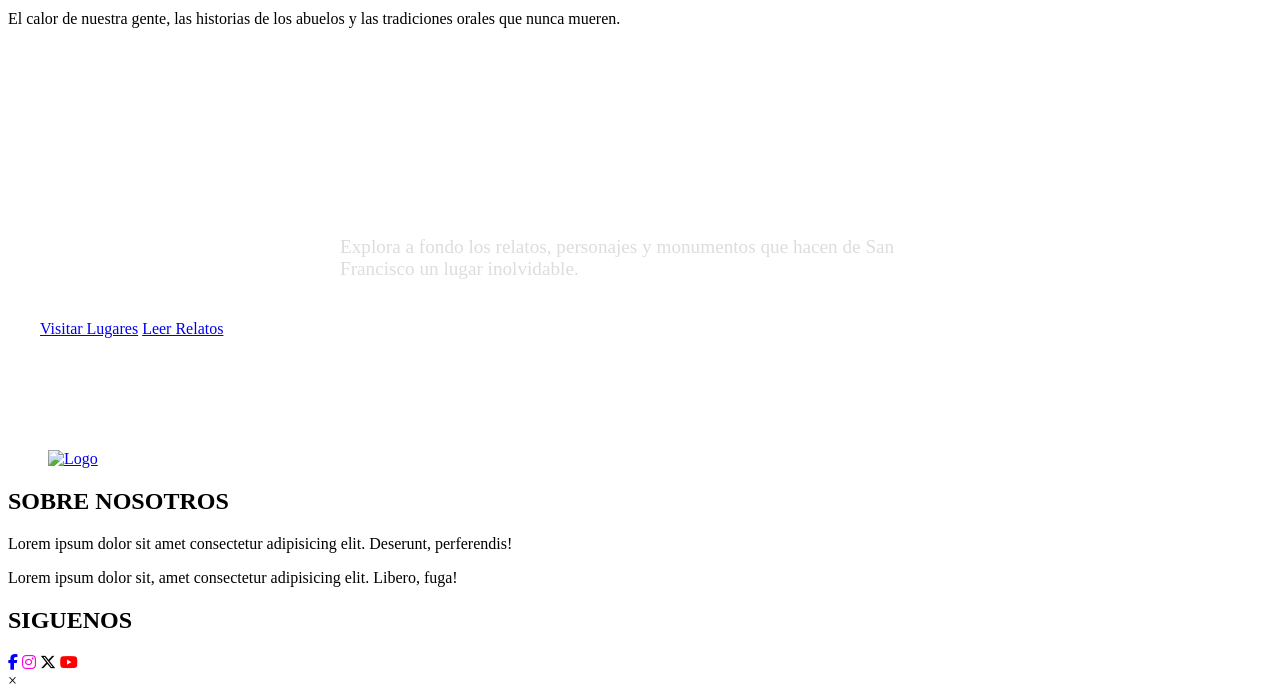
==== commit 1526e1c9: "refactor: modernize hero component and introduce modular utility classes for layout and typography" ====
--- a/index.html
+++ b/index.html
@@ -6,12 +6,14 @@
     <meta name="viewport" content="width=device-width, initial-scale=1.0">
     <title>Ecos Del Pasado</title>
     <link rel="stylesheet" href="style.css">
- 
+
     <link rel="stylesheet" href="https://cdnjs.cloudflare.com/ajax/libs/font-awesome/6.5.1/css/all.min.css">
 
-    
-
-    <link href="https://fonts.googleapis.com/css2?family=Be+Vietnam+Pro:wght@400;500;700;900&amp;family=Plus+Jakarta+Sans:wght@400;500;600;700&amp;display=swap" rel="stylesheet"/>
+
+
+    <link
+        href="https://fonts.googleapis.com/css2?family=Be+Vietnam+Pro:wght@400;500;700;900&amp;family=Plus+Jakarta+Sans:wght@400;500;600;700&amp;display=swap"
+        rel="stylesheet" />
 </head>
 
 <body>
@@ -19,7 +21,7 @@
     <header class="header1">
         <nav class="navs">
             <div class="logo">Ecos del <span class="sanfrascisco">Pasado</span></div>
-            
+
             <button id="menu-toggle" class="menu-toggle">
                 <i class="fas fa-bars"></i>
             </button>
@@ -48,125 +50,216 @@
     </header>
 
     <main>
-        <section id="hero">
-
+        <!-- Hero Section -->
+        <section id="hero" class="hero-moderno">
             <div class="carrusel-bg">
                 <div class="carrousel-slide">
-                    <img src="Diseños/portada.jpg" alt="Imagen 1">
-                    <img src="Diseños/portada.jpg" alt="Imagen 2">
-                    <img src="Diseños/portada.jpg" alt="Imagen 3">
-                    <img src="Diseños/portada.jpg" alt="Imagen 4">
-                </div>
+                    <img src="Diseños/portada.jpg" alt="Portada San Francisco">
+                    <img src="Diseños/portada.jpg" alt="Paisaje 2">
+                    <img src="Diseños/portada.jpg" alt="Paisaje 3">
+                    <img src="Diseños/portada.jpg" alt="Paisaje 4">
+                </div>
+                <div class="overlay-hero"></div>
             </div>
             <div class="contenido-hero">
- 
-                <h1 class="tituloFFF"><span>Comunidad de <span class="sanfrascisco">San Francisco</span></span></h1>
-            <p class="subtitulohero"><span>Bienvenidos a nuestro espacio digital</span></p>
-
-            </div>
-        </section>
-
-        <section class="propiedades-ubicacion">
-            <div class="titulo-ubicacion">
-                 <h2>Ubicación Geográfica</h2>
-            </div>
-            
-            <div class="fila-ubicacion">
-                <div class="imagen-contenedor">
-                    <img src="Diseños/ubicacion.png" alt="imagenUbicacion">
-                </div>
-
-                <div class="descripcion-ubicacion">
-                    <p class="texto-reseña"> La Comunidad de San Francisco se encuentra ubicada en una zona estrategica, de acceso a vías
-                        principales que conectan con sectores cercanos. Su posición geográfica favorece el desarrollo
-                        social,
-                        cultural y económica de sus habitantes<br><br>
-
-                        <b>Clima y relieve</b><br>
-                        El clima puede influir en la vida diaria y en las actividades económicas de la comunidad.
-                        El relieve de la zona determina cómo se distribuyen las viviendas, los caminos y la
-                        agricultura<br><br>
-
-                        <b>Importancia de su ubicación</b><br>
-                        Su posición favorece el desarrollo social, ya que los habitantes pueden acceder a servicios y
-                        centros educativos con facilidad<br><br>
-                        Facilita el desarrollo económico, porque está cerca de mercados, carreteras o zonas comerciales.
-                        Permite interacciones culturales y actividades comunitarias gracias a la conectividad con otras
-                        zonas cercanas.
-                    </p>
-                </div>
-            </div>
-        </section>
-
-        <section class="propiedades-ubicacion">
-            <div class="titulo-ubicacion">
-                <h2>Reseña Histórica</h2>
-            </div>
-            <div class="fila-ubicacion">
-                <div class="descripcion-ubicacion">
-                    <p class="texto-reseña">Es una memoria histórica que nació y creció desde el Convento San Francisco, el Río
-                        Manzanares,
-                        el Castillo de Santa María de las Cabeza y el Castillo San Antonio de la Eminencia. La fecha
-                        aproximada de su establecimiento data de la reconstrucción del Convento de San Francisco, de la
-                        Cédula Real del 25 de marzo de 1651. Sus dos plazas, San Francisco (luego Ribero) y Quetepe
-                        (antiguo cementerio) y sus pintorescas calles, Urica, Luneta, las Flores, Santa María, Sucre y
-                        el Cementerio hoy Badaracco Bermúdez, ha sido cuna y jardín de ilustres personajes y de
-                        acontecimientos particulares. </p> 
-                </div>
-                <div class="contenedor-imagenes-reseña">
+                <div class="hero-texto-caja">
+                    <span class="hero-tag">Ecos del Pasado</span>
+                    <h1 class="titulo-principal">Comunidad de <span class="resalto-oro">San Francisco</span></h1>
+                    <p class="subtitulo-principal">Un viaje a través del tiempo en el corazón de nuestra historia.</p>
+                    <a href="#bienvenida" class="btn-primario">Descubre Nuestra Historia <i class="fas fa-arrow-down"></i></a>
+                </div>
+            </div>
+        </section>
+
+        <!-- Bienvenida -->
+        <section id="bienvenida" class="seccion-bienvenida container-seccion text-center">
+            <div class="header-seccion">
+                <h2>Te Damos la Bienvenida</h2>
+                <div class="linea-decorativa"></div>
+            </div>
+            <p class="texto-destacado">San Francisco no es solo un lugar en el mapa, es una memoria viva que respira a través de sus calles, su gente y sus tradiciones. Te invitamos a explorar los ecos de nuestro pasado y la riqueza de nuestro presente.</p>
+        </section>
+
+        <!-- Datos Curiosos / Estadísticas -->
+        <section class="seccion-estadisticas">
+            <div class="container-seccion" style="padding: 3rem 2rem;">
+                <div class="grid-4-columnas">
+                    <div class="stat-item">
+                        <i class="fas fa-calendar-alt"></i>
+                        <h3 class="contador">1651</h3>
+                        <p>Año de Fundación</p>
+                    </div>
+                    <div class="stat-item">
+                        <i class="fas fa-monument"></i>
+                        <h3 class="contador">3+</h3>
+                        <p>Monumentos</p>
+                    </div>
+                    <div class="stat-item">
+                        <i class="fas fa-map-marked"></i>
+                        <h3 class="contador">5+</h3>
+                        <p>Calles Históricas</p>
+                    </div>
+                    <div class="stat-item">
+                        <i class="fas fa-heart"></i>
+                        <h3 class="contador">100%</h3>
+                        <p>Orgullo Cumanés</p>
+                    </div>
+                </div>
+            </div>
+        </section>
+
+        <!-- Historia -->
+        <section id="historia" class="seccion-historia bg-claro">
+            <div class="container-seccion">
+                <div class="grid-2-columnas alineacion-centro">
+                    <div class="texto-historia">
+                        <span class="etiqueta-seccion">Nuestras Raíces</span>
+                        <h2>El Origen de San Francisco</h2>
+                        <div class="linea-decorativa-izquierda"></div>
+                        <p class="texto-historia-p">Nuestra comunidad nació y creció rodeada de monumentos inmortales: el Convento San Francisco, el Río Manzanares y los imponentes Castillos de Santa María de la Cabeza y San Antonio de la Eminencia. La fecha aproximada de su establecimiento data de la reconstrucción del Convento de San Francisco y la Cédula Real del 25 de marzo de 1651.</p>
+                        <p class="texto-historia-p mt-2">Sus pintorescas calles—Urica, Luneta, Las Flores, Santa María, Sucre y Cementerio (hoy Badaracco Bermúdez)—han sido cuna y jardín de ilustres personajes y acontecimientos particulares que forjaron la identidad de nuestra región.</p>
+                    </div>
                     <div class="imagen-contenedor">
-                        <img src="Diseños/cielo.png" alt="imagenUbicacion">
-                    </div>
-                </div>
-            </div>
-        </section>
-               
-                    
-                <section class="propiedades-ubicacion">
-            <div class="titulo-ubicacion">
-              
-            </div>
-            <div class="fila-ubicacion">
-                 <div class="contenedor-imagenes-reseña">
+                        <img src="Diseños/cielo.png" alt="Historia de San Francisco" class="img-fluida img-sombra borde-redondeado">
+                    </div>
+                </div>
+            </div>
+        </section>
+
+        <!-- Cita Destacada -->
+        <section class="seccion-cita">
+            <div class="overlay-cita"></div>
+            <div class="container-seccion contenido-cita text-center">
+                <i class="fas fa-quote-left icono-comilla"></i>
+                <blockquote>"Un pueblo sin el conocimiento de su historia, origen y cultura es como un árbol sin raíces. Preservar San Francisco es preservar el alma de Cumaná."</blockquote>
+            </div>
+        </section>
+
+        <!-- Atractivos / Calles -->
+        <section id="atractivos" class="seccion-tarjetas container-seccion">
+            <div class="header-seccion text-center">
+                <h2>Lugares Emblemáticos</h2>
+                <div class="linea-decorativa"></div>
+                <p class="subtitulo-seccion">Descubre los rincones que guardan los secretos de nuestros antepasados.</p>
+            </div>
+            <div class="grid-3-columnas">
+                <div class="tarjeta-lugar">
+                    <div class="icono-lugar"><i class="fas fa-monument"></i></div>
+                    <h3>Plazas Históricas</h3>
+                    <p>Las plazas San Francisco (hoy Ribero) y Quetepe han sido el centro de encuentro de generaciones y guardianes de nuestra memoria.</p>
+                </div>
+                <div class="tarjeta-lugar">
+                    <div class="icono-lugar"><i class="fas fa-road"></i></div>
+                    <h3>Calles Pintorescas</h3>
+                    <p>Recorre la calle Úrica o Luneta, donde el tiempo parece haberse detenido, mostrando la arquitectura y la vida tradicional.</p>
+                </div>
+                <div class="tarjeta-lugar">
+                    <div class="icono-lugar"><i class="fas fa-chess-rook"></i></div>
+                    <h3>Castillos y Conventos</h3>
+                    <p>Monumentos inmortales de piedra que vigilan la comunidad y cuentan historias de antiguas batallas, fe y resiliencia.</p>
+                </div>
+            </div>
+        </section>
+
+        <!-- Personajes y Milagros -->
+        <section id="personajes" class="seccion-personajes bg-oscuro-textura">
+            <div class="container-seccion">
+                <div class="header-seccion text-center color-blanco">
+                    <h2>Forjadores y Leyendas</h2>
+                    <div class="linea-decorativa"></div>
+                </div>
+                <div class="grid-2-columnas">
+                    <div class="caja-info-clara">
+                        <h3><i class="fas fa-users text-oro"></i> Personajes Ilustres</h3>
+                        <p>La calle Úrica vio nacer al <strong>General Domingo Montes</strong> en 1784, héroe militar clave junto a figuras como José Francisco Bermúdez y Antonio José de Sucre.</p>
+                        <p>También es la cuna del <strong>Dr. Jesús Sanabria Bruzual</strong> (cofundador de la Sociedad Médica) y <strong>Don José Acuña</strong>, periodista fundador del periódico “Renacimiento”.</p>
+                    </div>
+                    <div class="caja-info-destacada">
+                        <h3><i class="fas fa-hands-praying"></i> "La Mano de Dios"</h3>
+                        <p>El 17 de enero de 1929, un devastador terremoto de magnitud 7° destruyó gran parte de Cumaná, incluyendo teatros, iglesias y castillos.</p>
+                        <p>Milagrosamente, la <strong>calle Las Flores</strong> en San Francisco no sufrió daños. Sus casas permanecieron intactas, un suceso tan extraordinario que desde entonces se le conoce como la calle protegida por "La mano de Dios".</p>
+                    </div>
+                </div>
+            </div>
+        </section>
+
+        <!-- Ubicación Geográfica -->
+        <section id="ubicacion" class="seccion-ubicacion bg-claro">
+            <div class="container-seccion">
+                <div class="grid-2-columnas reversa alineacion-centro">
+                    <div class="texto-ubicacion">
+                        <span class="etiqueta-seccion">Dónde Estamos</span>
+                        <h2>Ubicación Privilegiada</h2>
+                        <div class="linea-decorativa-izquierda"></div>
+                        <p class="texto-historia-p">La Comunidad de San Francisco goza de una posición geográfica estratégica que ha favorecido históricamente nuestro desarrollo social, cultural y económico.</p>
+                        <ul class="lista-beneficios">
+                            <li><i class="fas fa-check-circle text-oro"></i> <strong>Conexión Total:</strong> Acceso a vías principales y sectores aledaños.</li>
+                            <li><i class="fas fa-check-circle text-oro"></i> <strong>Clima y Relieve:</strong> Entorno que enriquece nuestra vida diaria y agricultura.</li>
+                            <li><i class="fas fa-check-circle text-oro"></i> <strong>Desarrollo:</strong> Facilidad de intercambio comercial, cultural y acceso a servicios.</li>
+                        </ul>
+                    </div>
                     <div class="imagen-contenedor">
-                        <img src="Diseños/cielo.png" alt="imagenUbicacion">
-                    </div>
-                </div>
-                <div class="descripcion-ubicacion">
-                  
-                    <p class="texto-reseña">El General de Brigada Domingo Montes nació en este barrio el 1 de Noviembre de 1784, en la
-                    calle
-                    Úrica. Donde tuvo un gran desempeño en el servicio militar al lado del General en Jefe, José
-                    Francisco Bermúdez, Santiago Mariño, Antonio José de Sucre, Francisco Vicente Parejo y Bernardo
-                    Bermúdez. En esta misma calle, nació el Dr. Jesús Sanabria Bruzual el 21 de enero de 1867,
-                    cofundador de la Sociedad Médica, en 1916 y su presidente entre 1919 y 1920. En la calle “Las
-                    Flores” nació y vivió Don José Acuña, decano de los periodistas orientales, fundador en 1925 del
-                    periódico “Renacimiento”, maestro de escuela; diputado a la Asamblea Legislativa del Estado y
-                    Presidente de ese cuerpo en 1937. <br><br>
-                     <br><br></p> 
-                </div>
-               
-              
-            </div>
-              <p class="texto-reseña-2">El 17 de enero de 1929 un terremoto de magnitud 7° sorprende a Cumaná, destruyendo más de
-                    3500
-                    viviendas, el Teatro de Cumaná (hoy Catedral), destrucción parcial de la Iglesia Santa Inés, del
-                    Castillo San Antonio de la Eminencia entre otras obras civiles de importancia para la ciudad,
-                    pero hubo una calle, donde sus viviendas no sufrieron prácticamente daños, la calle Las Flores
-                    de San Francisco, motivo por el cual la llamaron calle “La mano de Dios”, porque solo Dios podía
-                    haber obrado de tal manera que las casas de esa calle se mantuviesen intactas ante el devastador
-                    sismo.
-                    
-                </p>
-        </section>
-
-        
-                
-
+                        <img src="Diseños/ubicacion.png" alt="Ubicación Geográfica" class="img-fluida img-sombra borde-redondeado">
+                    </div>
+                </div>
+            </div>
+        </section>
+
+        <!-- Experiencias y Cultura -->
+        <section id="cultura" class="seccion-cultura">
+            <div class="container-seccion text-center">
+                <div class="header-seccion">
+                    <span class="etiqueta-seccion">Nuestra Esencia</span>
+                    <h2>Cultura y Tradición</h2>
+                    <div class="linea-decorativa"></div>
+                </div>
+                <div class="grid-3-columnas">
+                    <div class="cultura-card">
+                        <div class="cultura-img">
+                            <img src="Diseños/portada.jpg" alt="Religión" onerror="this.src='Diseños/cielo.png'">
+                        </div>
+                        <div class="cultura-info">
+                            <h3>Fervor Religioso</h3>
+                            <p>La devoción en la Basílica y el Convento marcan el ritmo espiritual de nuestras calles a lo largo de los años.</p>
+                        </div>
+                    </div>
+                    <div class="cultura-card">
+                        <div class="cultura-img">
+                            <img src="Diseños/cielo.png" alt="Arquitectura">
+                        </div>
+                        <div class="cultura-info">
+                            <h3>Arquitectura Colonial</h3>
+                            <p>Fachadas coloridas y techos altos que han resistido el paso de los siglos y embellecen la visual urbana.</p>
+                        </div>
+                    </div>
+                    <div class="cultura-card">
+                        <div class="cultura-img">
+                            <img src="Diseños/ubicacion.png" alt="Comunidad">
+                        </div>
+                        <div class="cultura-info">
+                            <h3>Vida en Comunidad</h3>
+                            <p>El calor de nuestra gente, las historias de los abuelos y las tradiciones orales que nunca mueren.</p>
+                        </div>
+                    </div>
+                </div>
+            </div>
+        </section>
+
+        <!-- Llamado a la acción final -->
+        <section class="seccion-cta bg-oscuro-textura text-center">
+            <div class="container-seccion" style="padding: 6rem 2rem;">
+                <h2 style="font-size: 2.5rem; margin-bottom: 1rem; color: white;">¿Listo para adentrarte en el pasado?</h2>
+                <p style="font-size: 1.2rem; color: #ddd; max-width: 600px; margin: 0 auto 2.5rem;">Explora a fondo los relatos, personajes y monumentos que hacen de San Francisco un lugar inolvidable.</p>
+                <div class="botones-cta">
+                    <a href="Lugares/Castillo/castillo.html" class="btn-primario">Visitar Lugares</a>
+                    <a href="HechosRelatos/JulioBadaraco/Julio Badaraco.html" class="btn-secundario">Leer Relatos</a>
+                </div>
+            </div>
+        </section>
     </main>
 
     <footer class="pie-pagina">
-       <div class="grupo-1">
+        <div class="grupo-1">
             <div class="box">
                 <figure>
                     <a href="#">
@@ -180,24 +273,29 @@
                 <p>Lorem ipsum dolor sit, amet consectetur adipisicing elit. Libero, fuga!</p>
             </div>
 
-        
-            
+
+
             <div class="box">
                 <h2>SIGUENOS</h2>
                 <div class="red-social">
-                    <a href="https://www.facebook.com" target="_blank"><i class="fa-brands fa-facebook-f" style="color: blue;"></i></a>
-                    <a href="https://www.instagram.com" target="_blank"><i class="fa-brands fa-instagram" style="color: #ff00e1;"></i></a>
-                    <a href="https://www.x.com" target="_blank"><i class="fa-brands fa-x-twitter" style="color: #000000;"></i></a>
-                    <a href="https://www.youtube.com" target="_blank"><i class="fa-brands fa-youtube" style="color: #ff0000;"></i></a>
+                    <a href="https://www.facebook.com" target="_blank"><i class="fa-brands fa-facebook-f"
+                            style="color: blue;"></i></a>
+                    <a href="https://www.instagram.com" target="_blank"><i class="fa-brands fa-instagram"
+                            style="color: #ff00e1;"></i></a>
+                    <a href="https://www.x.com" target="_blank"><i class="fa-brands fa-x-twitter"
+                            style="color: #000000;"></i></a>
+                    <a href="https://www.youtube.com" target="_blank"><i class="fa-brands fa-youtube"
+                            style="color: #ff0000;"></i></a>
                 </div>
             </div>
         </div>
     </footer>
 
     <div style="display: none;">
-        <a href="https://www.flaticon.es/iconos-gratis/instagram" title="instagram iconos">Instagram iconos creados por Grow studio - Flaticon</a>
+        <a href="https://www.flaticon.es/iconos-gratis/instagram" title="instagram iconos">Instagram iconos creados por
+            Grow studio - Flaticon</a>
     </div>
-     
+
     <div id="modal-fullscreen" class="modal-full">
         <span id="cerrar-modal" class="cerrar-modal">&times;</span>
         <img class="imagen-expandida" id="foto-grande" src="">
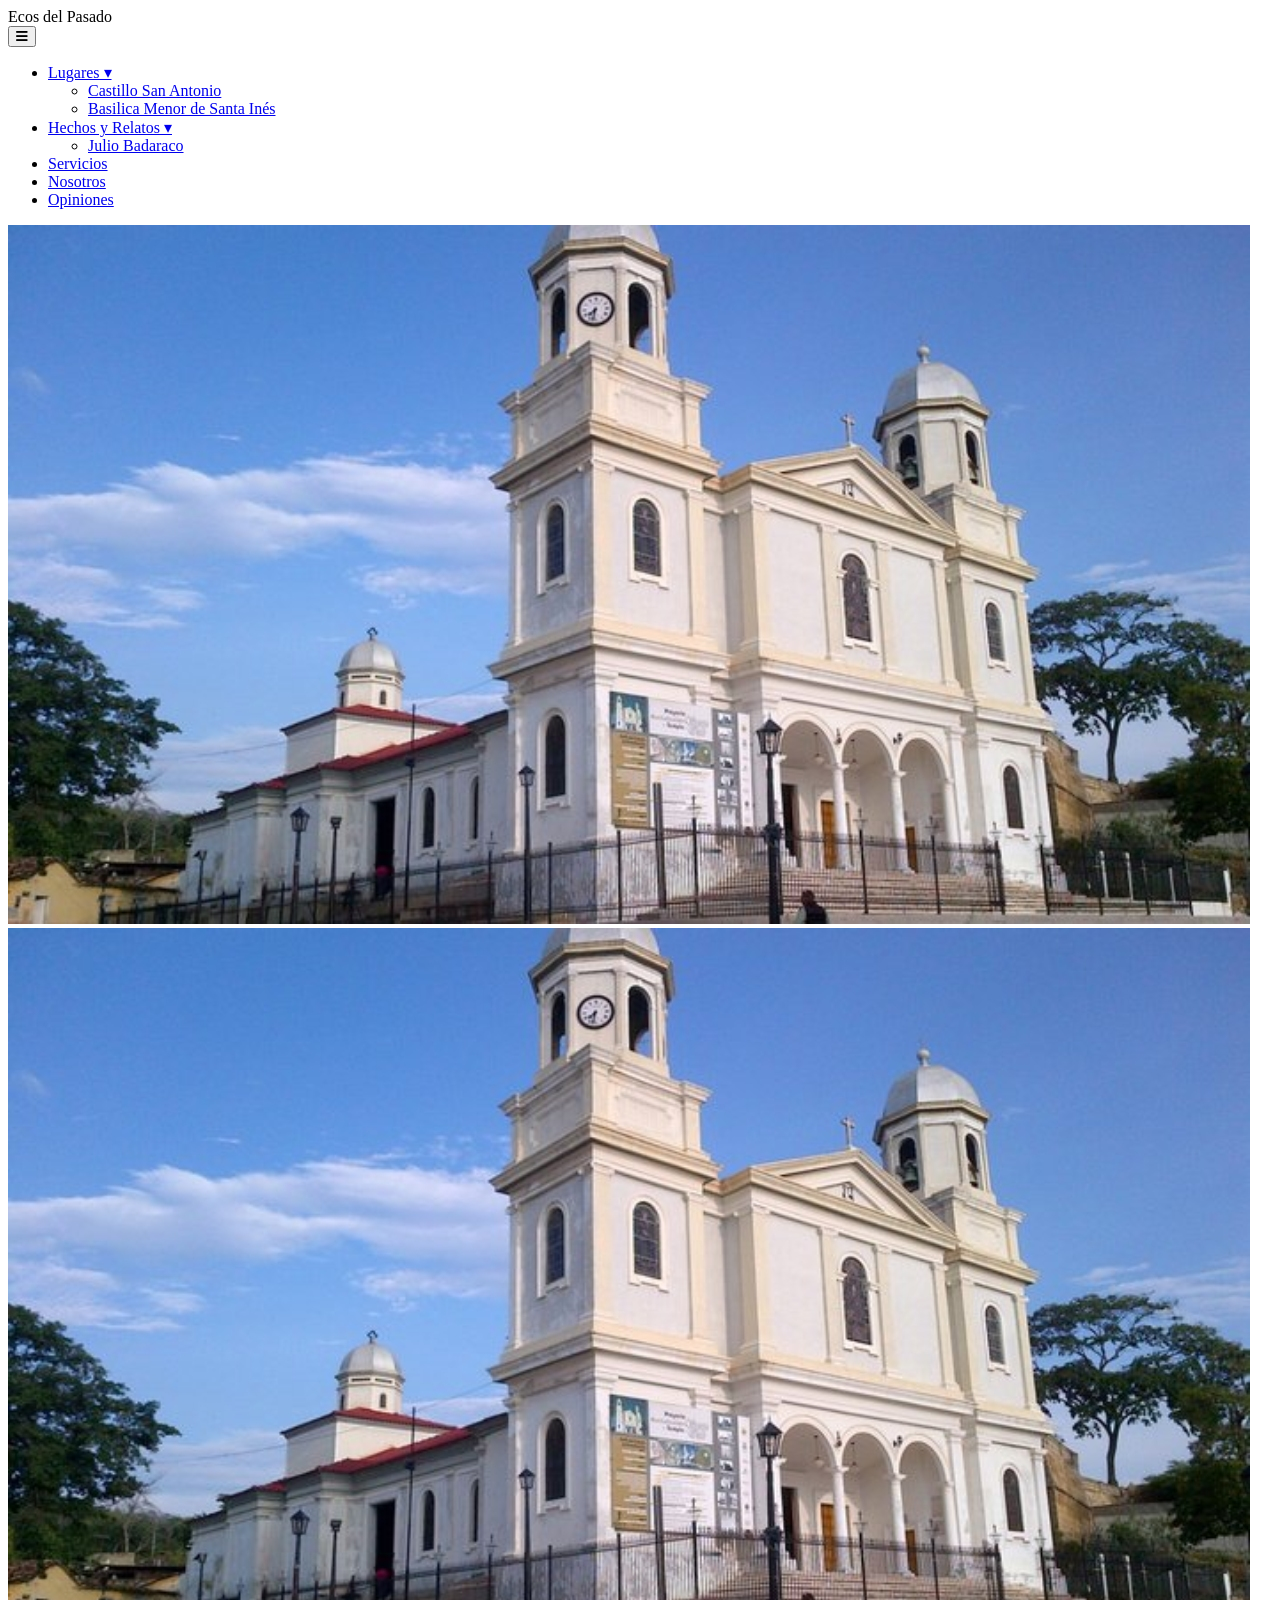
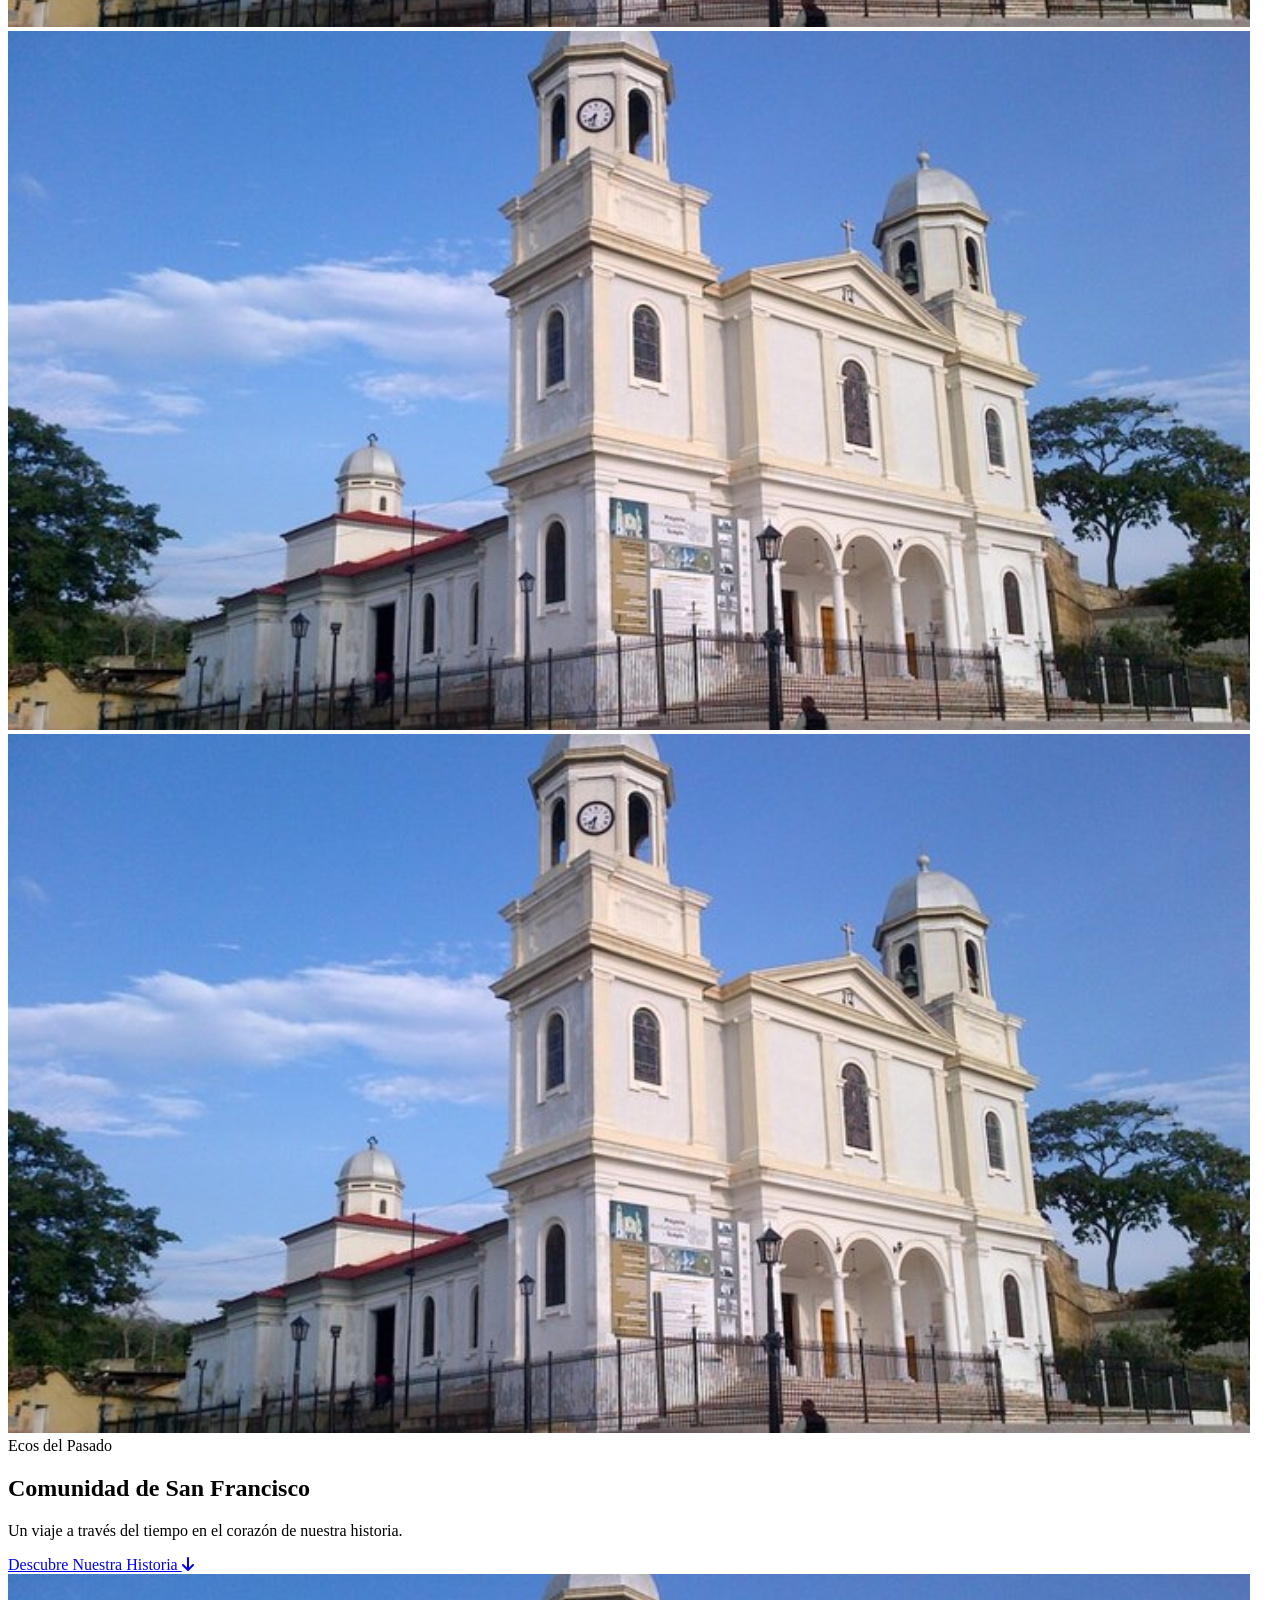
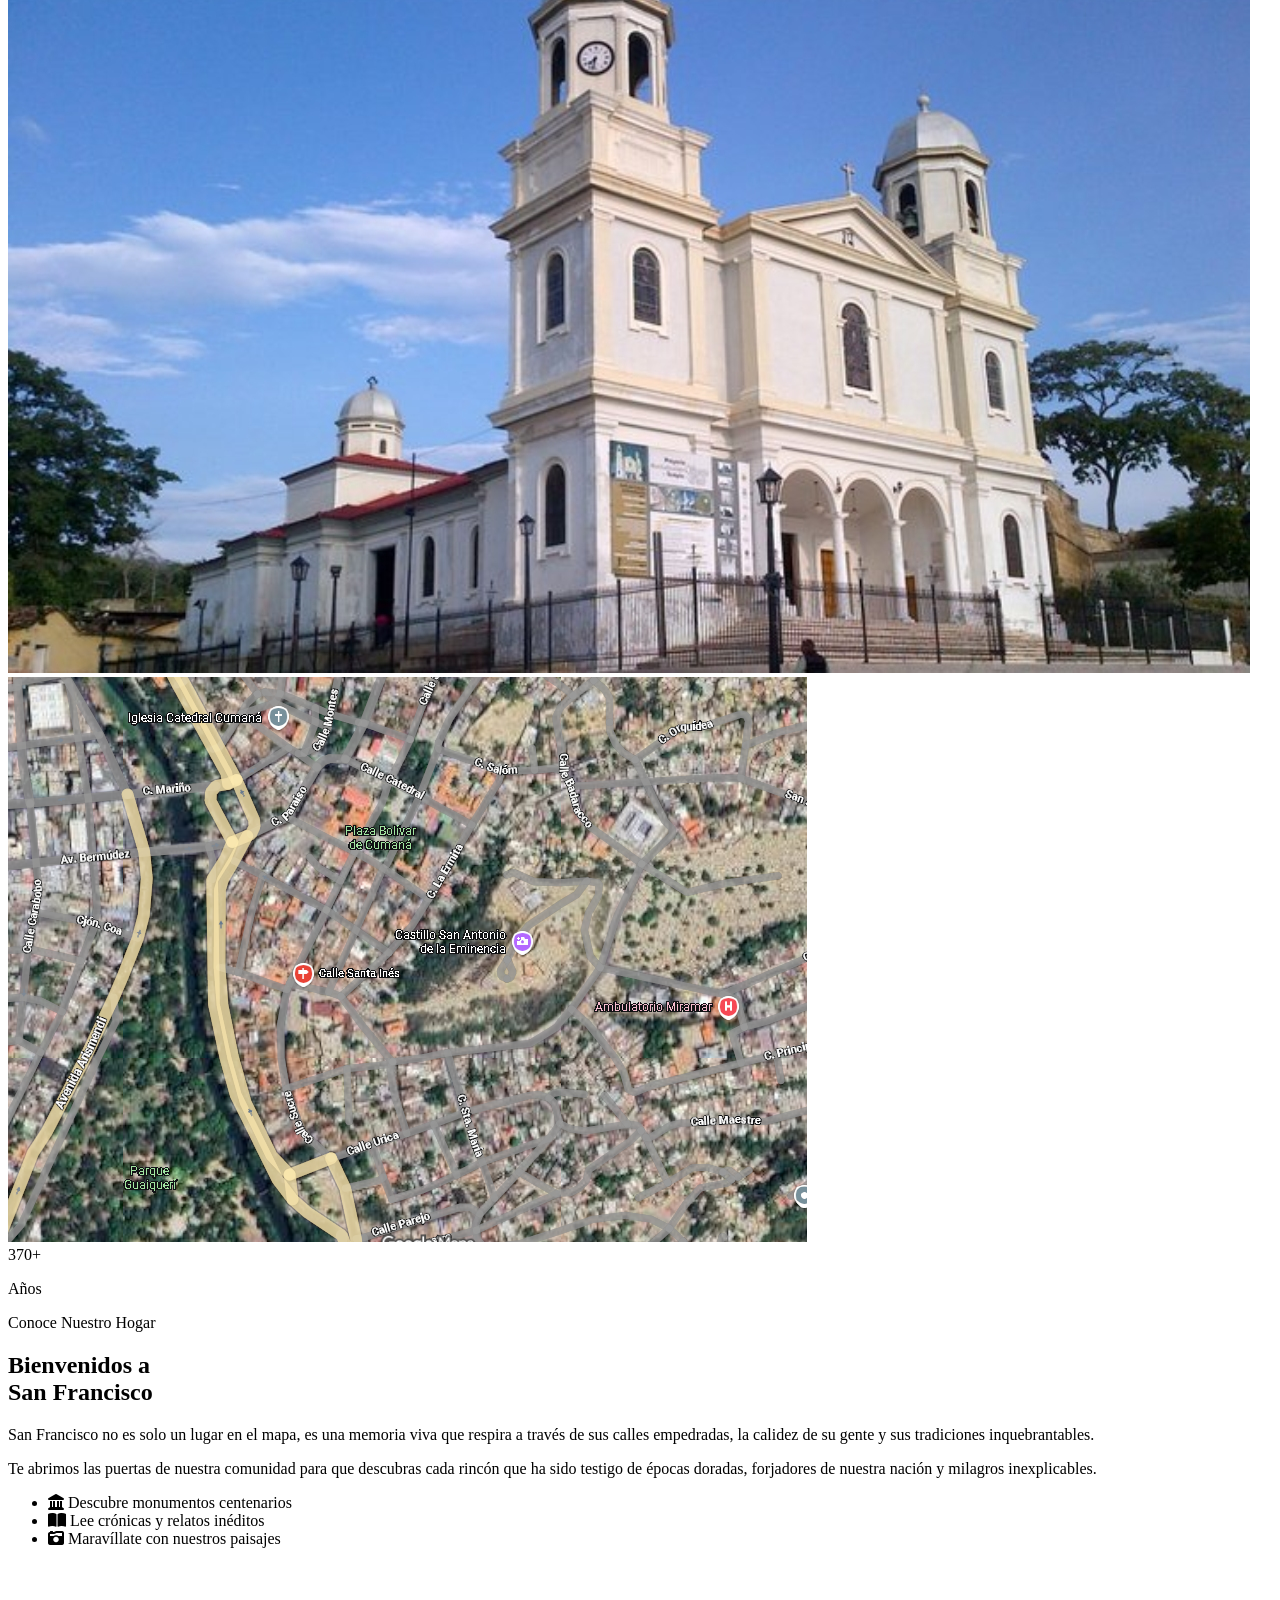
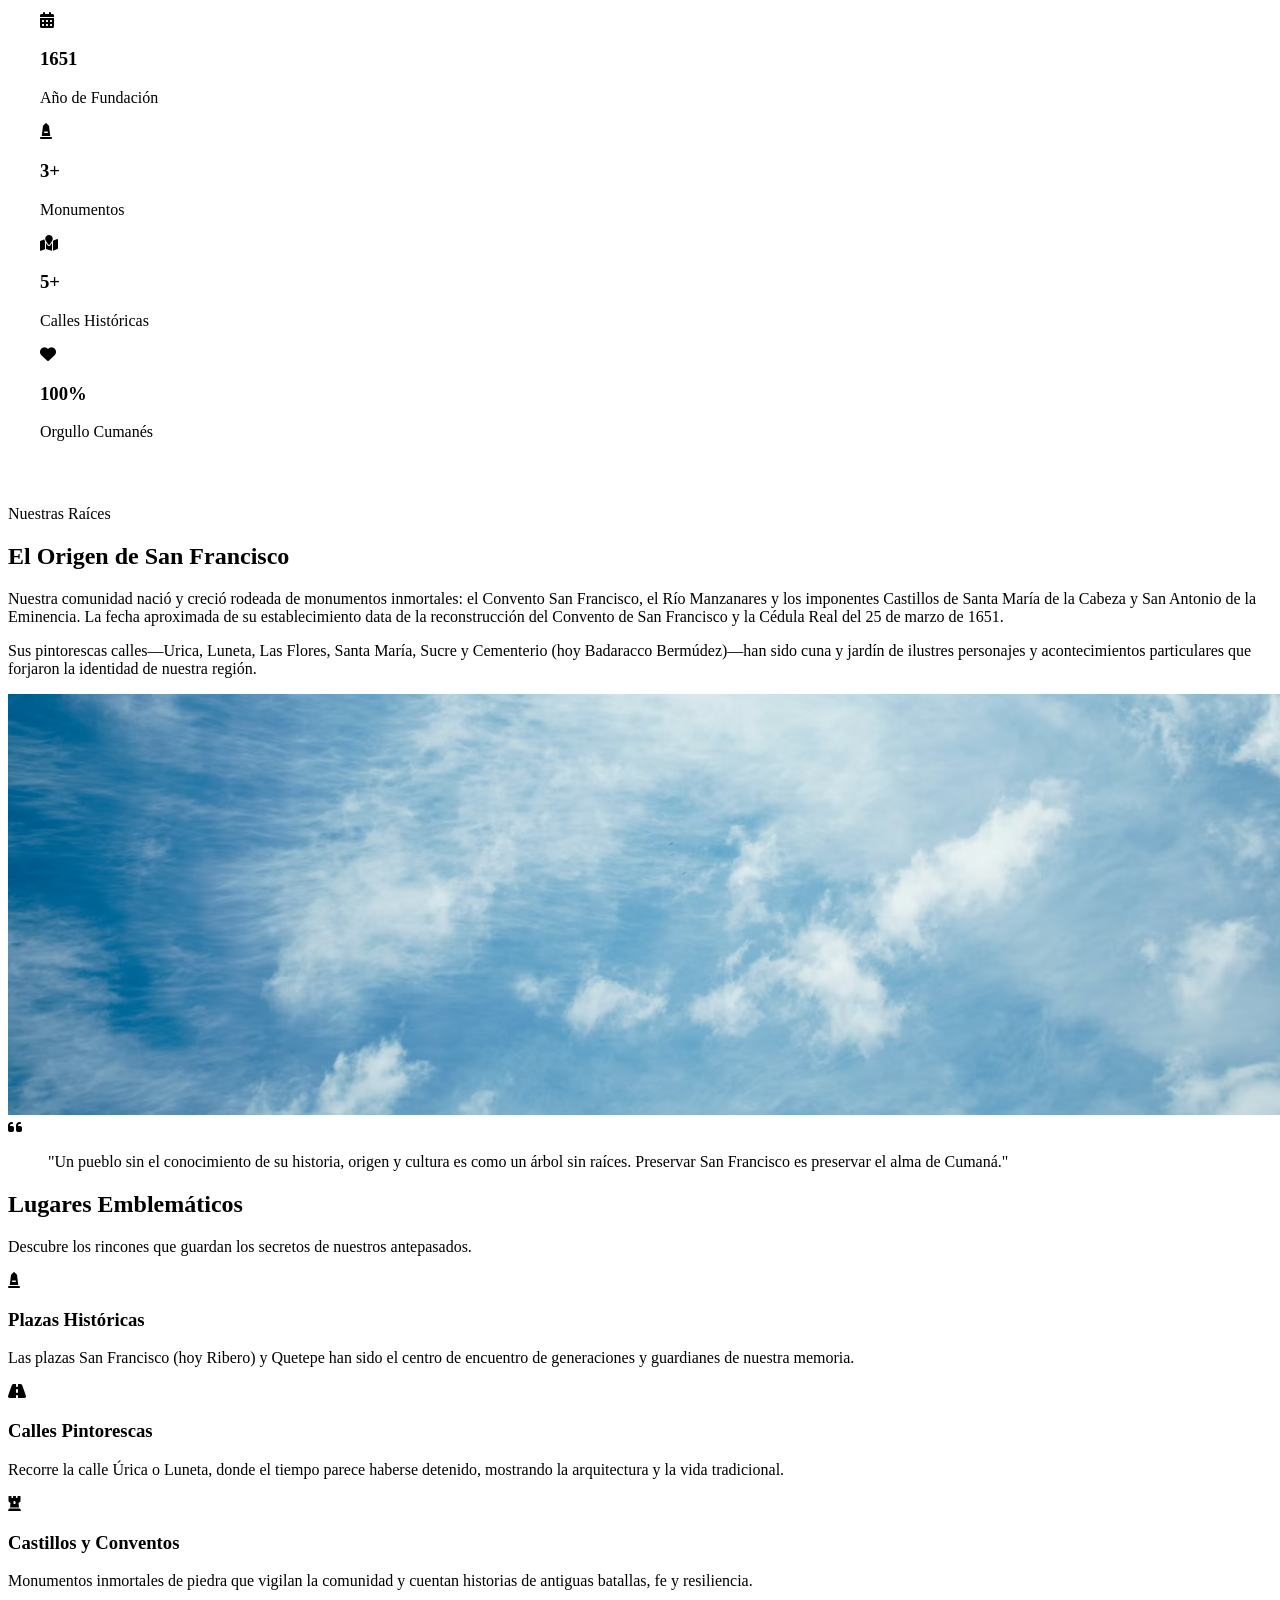
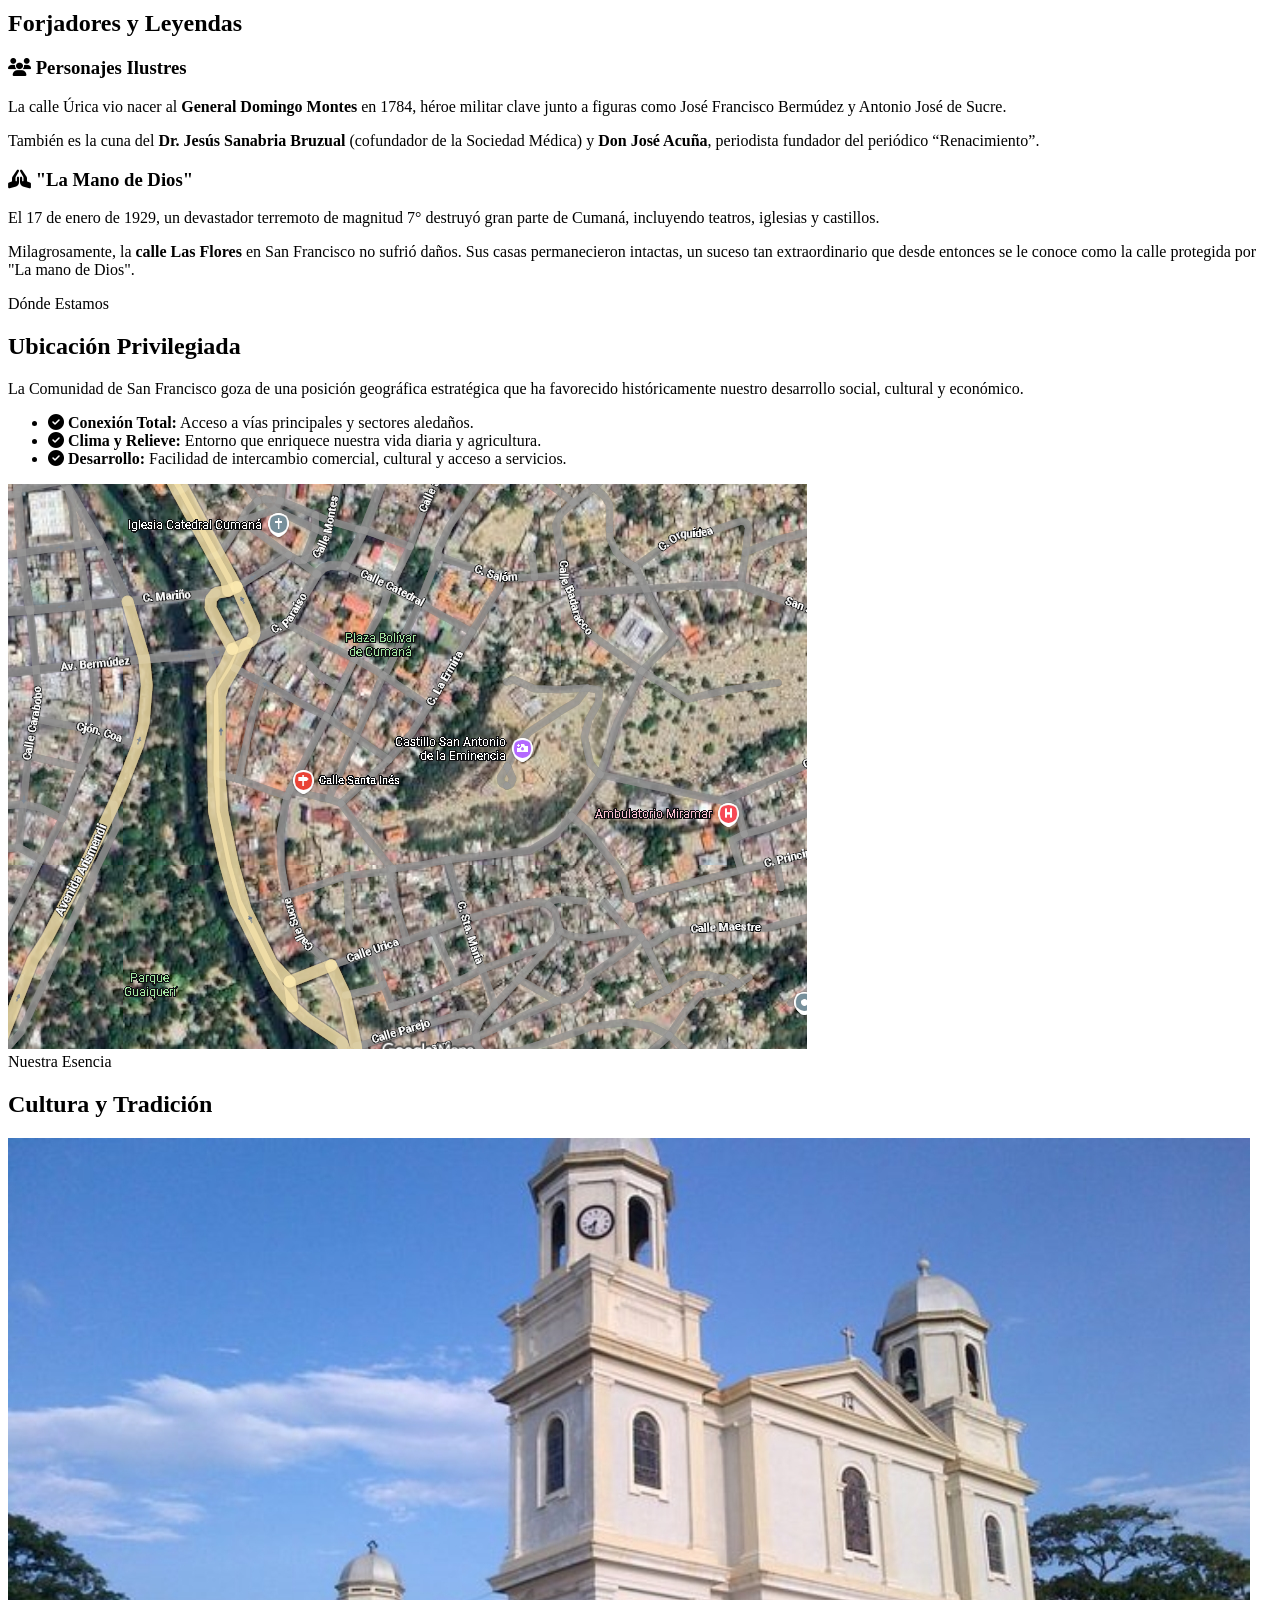
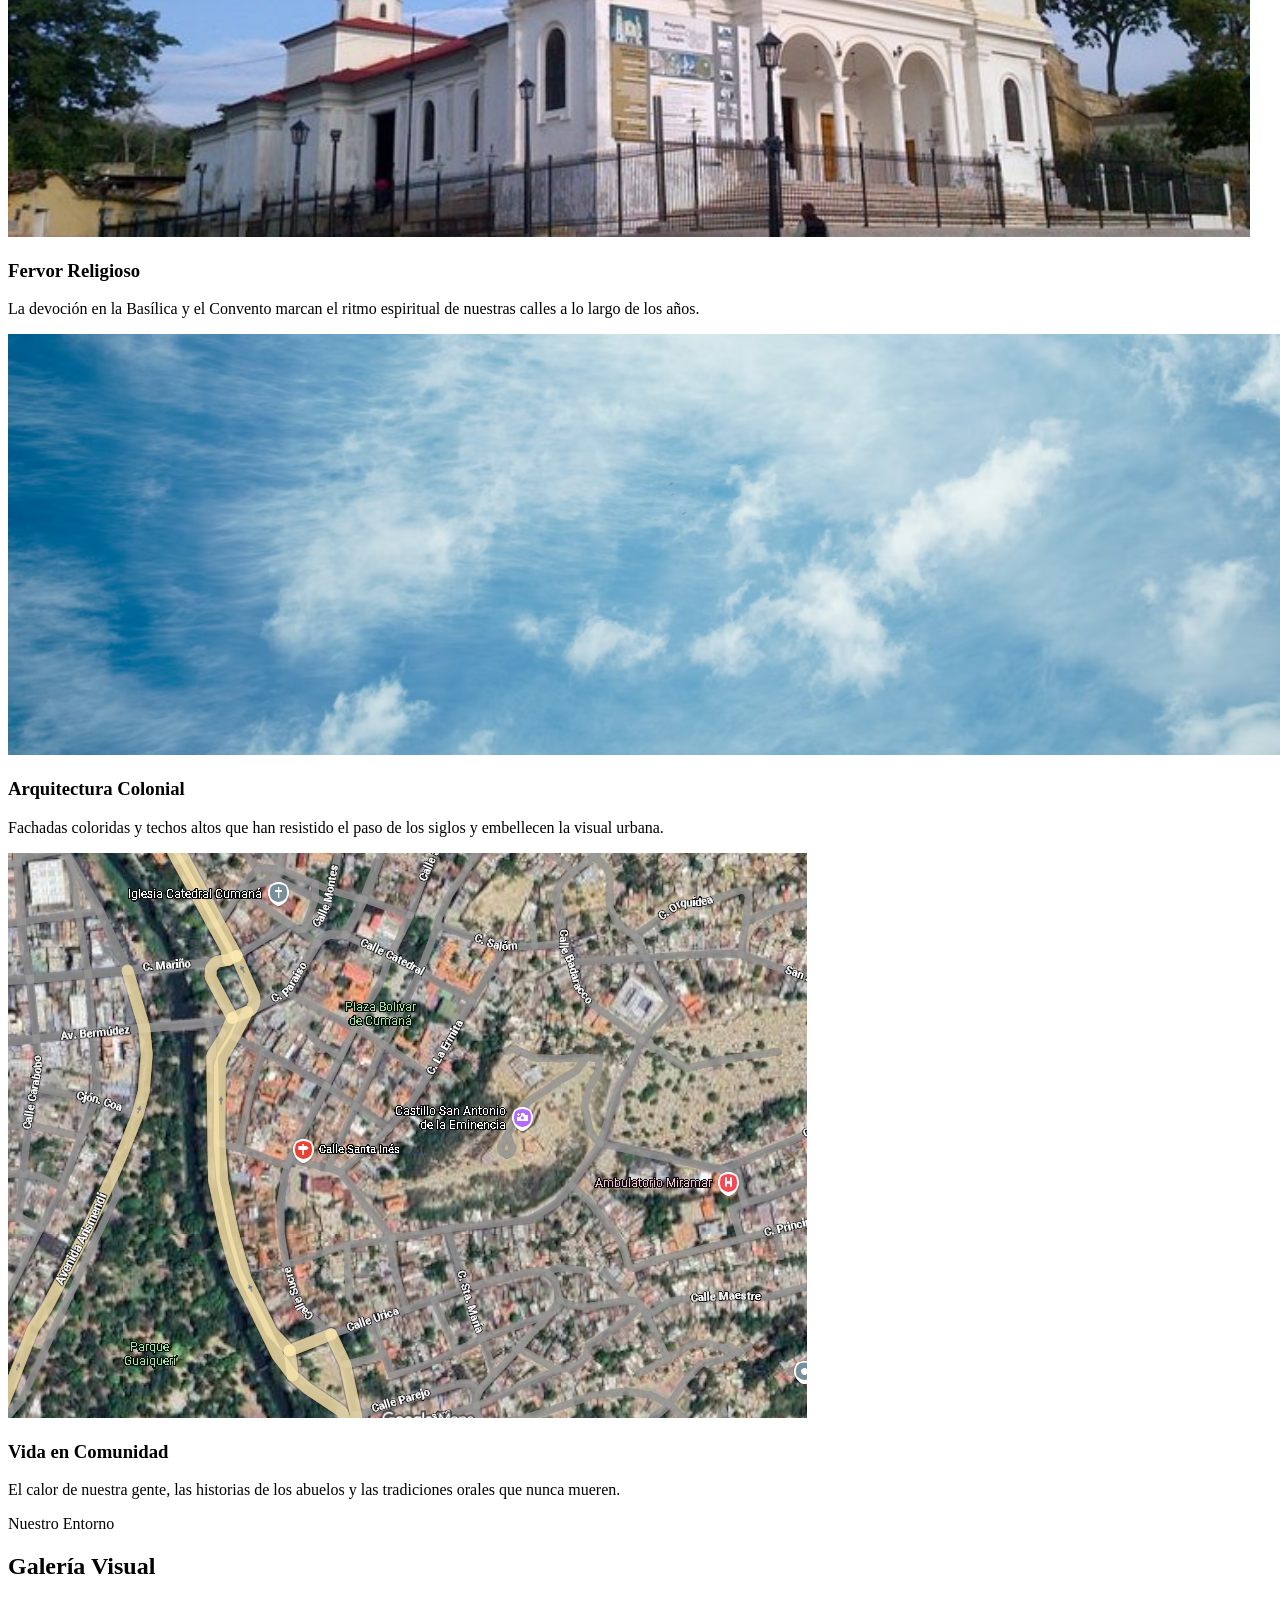
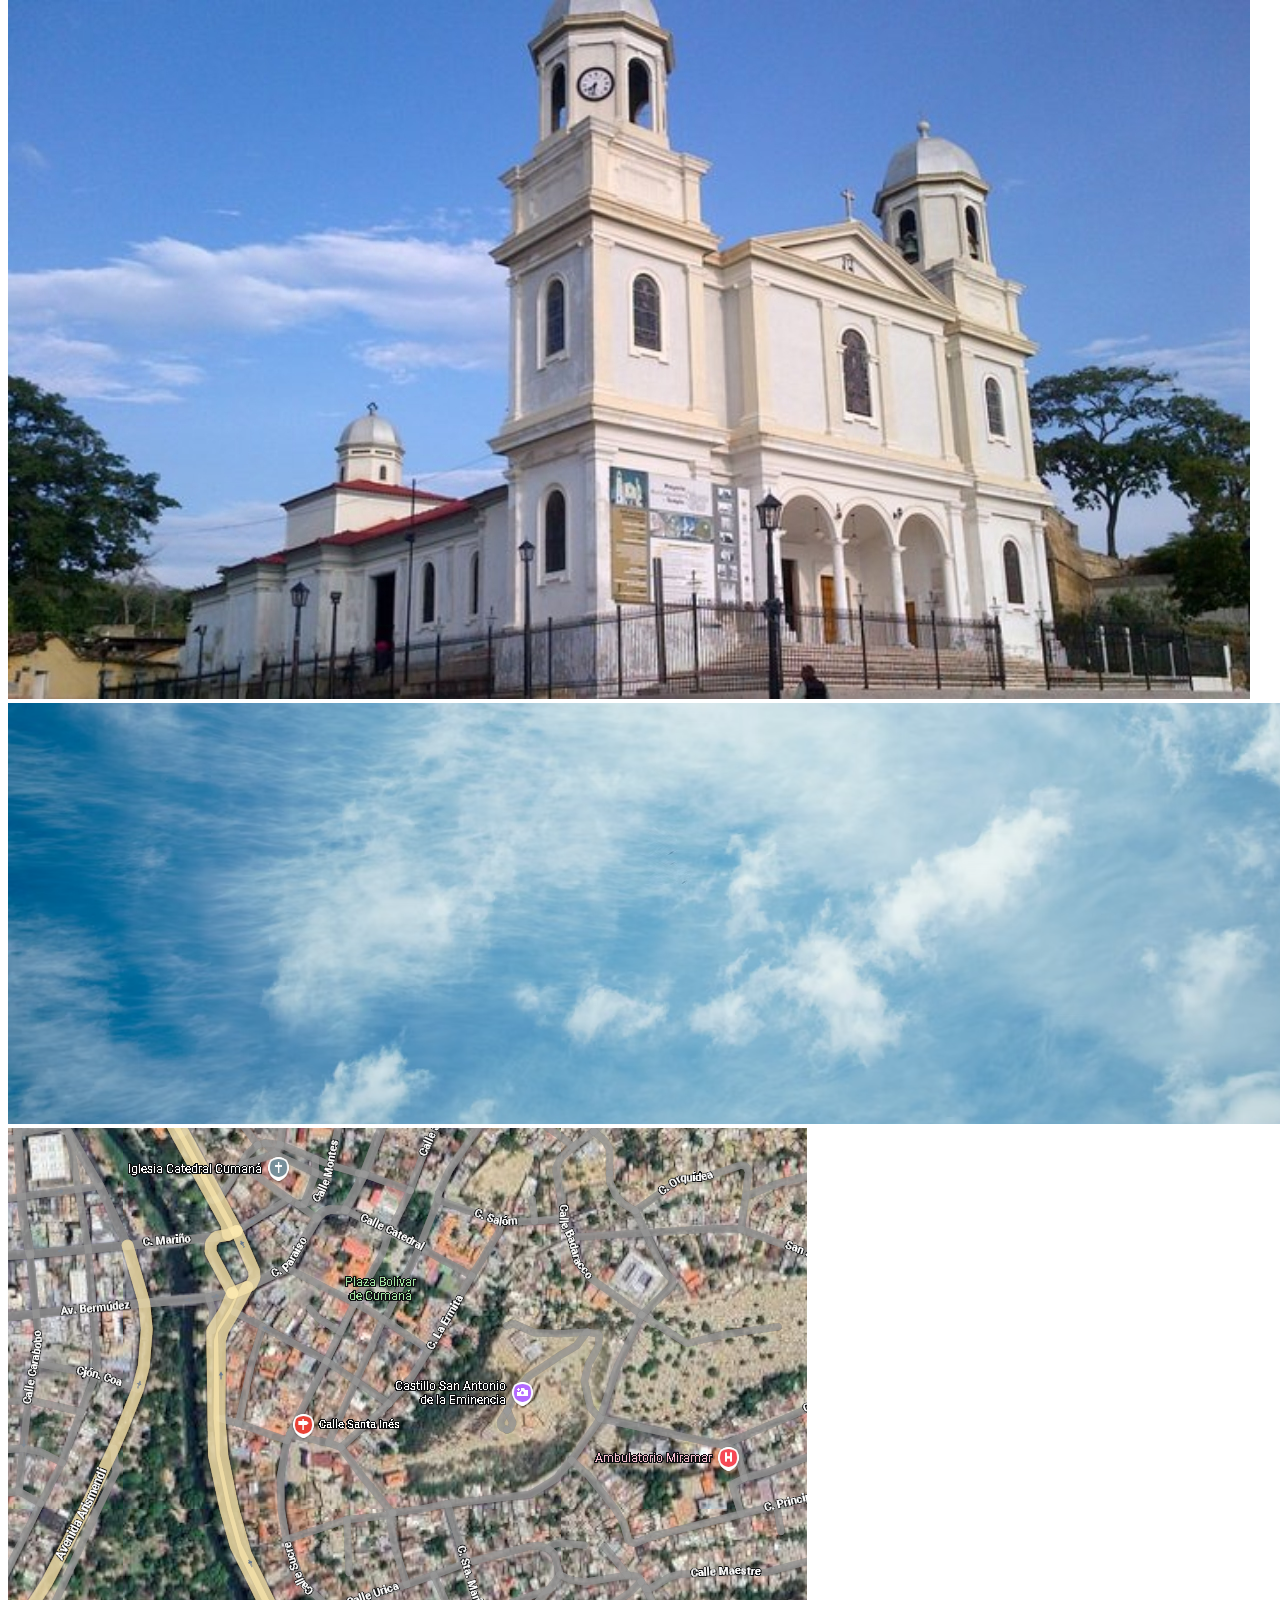
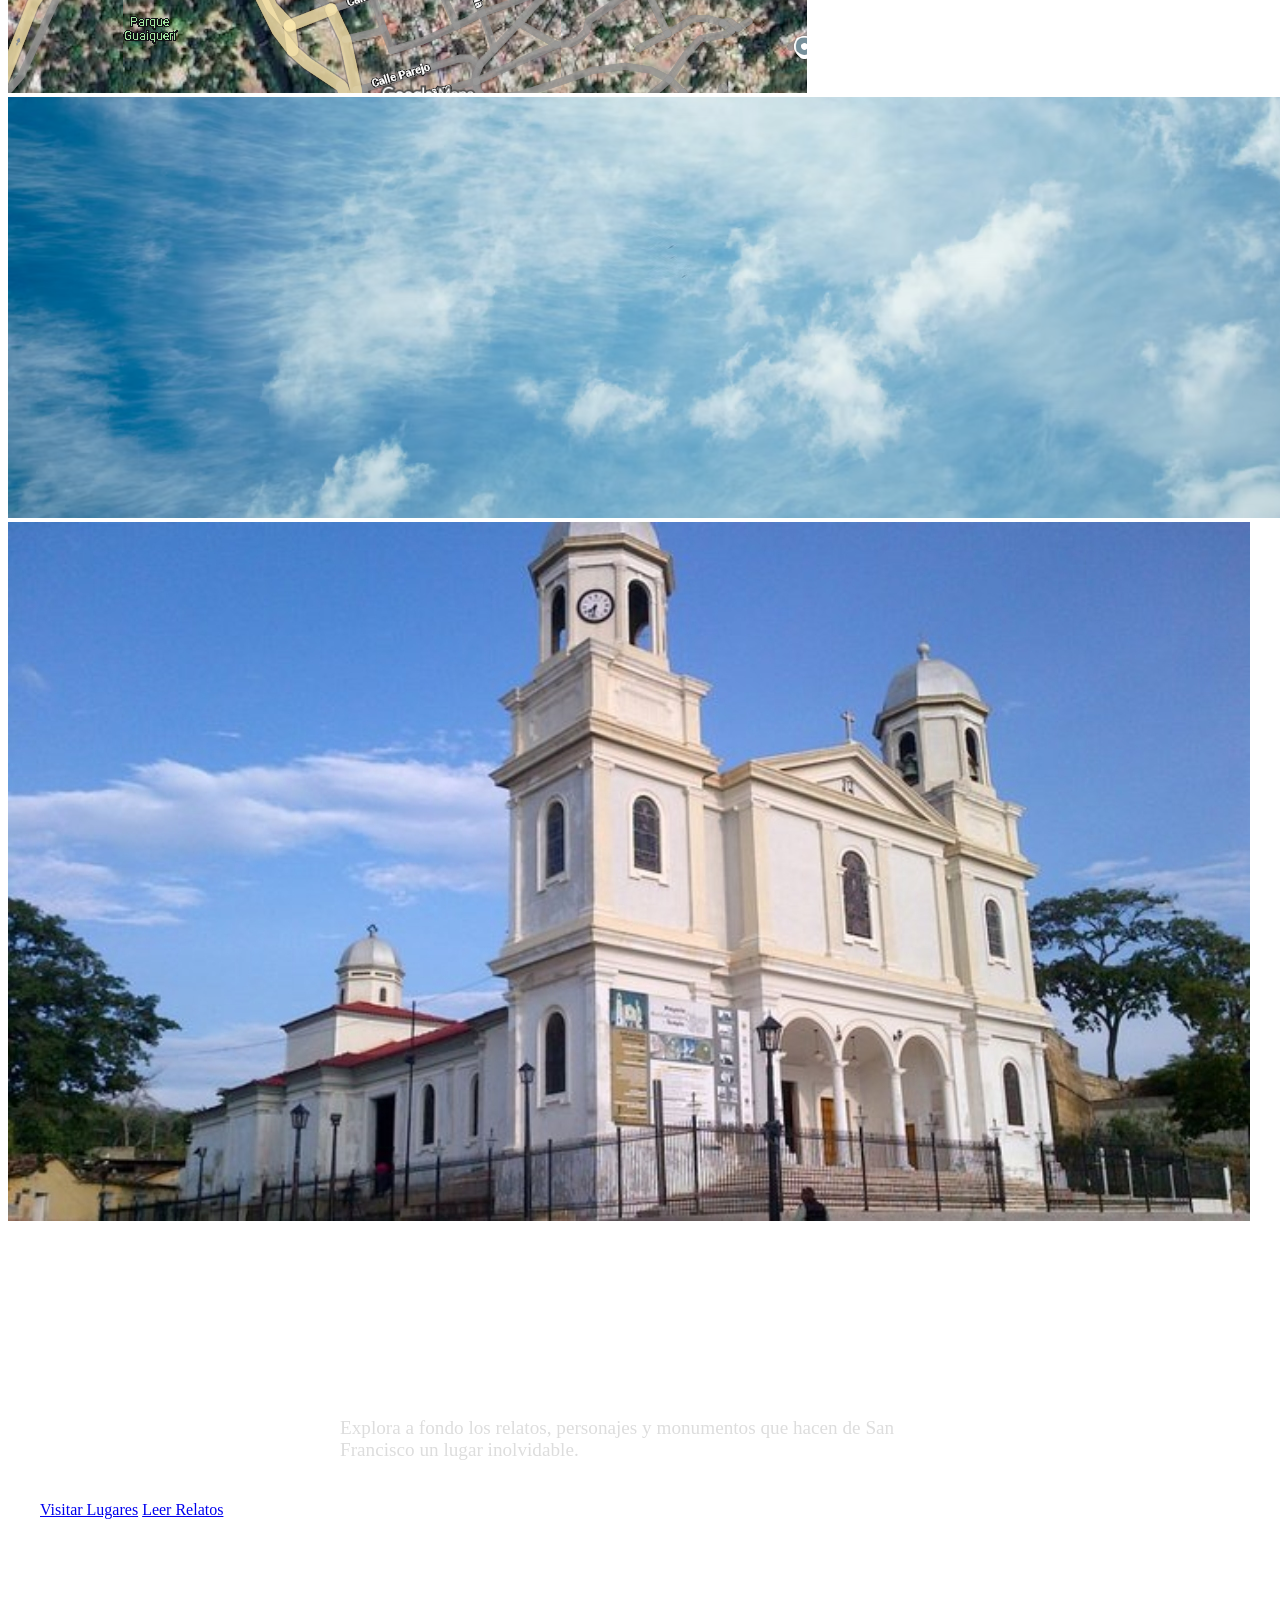
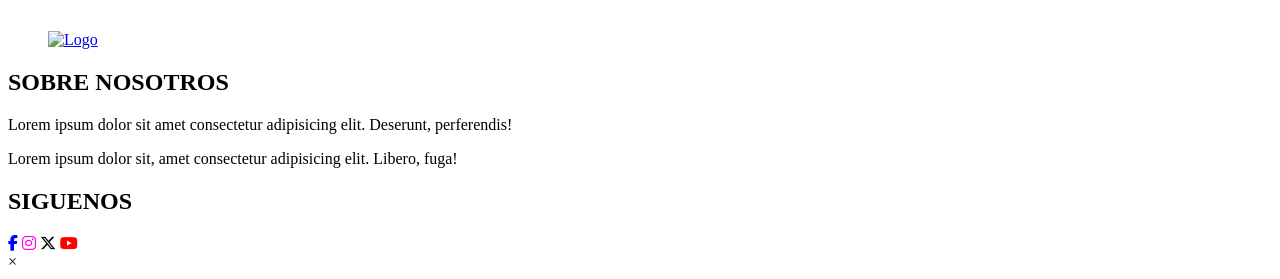
==== commit a870e35f: "feat: redesign welcome section with image collage and add masonry visual gallery" ====
--- a/index.html
+++ b/index.html
@@ -71,13 +71,31 @@
             </div>
         </section>
 
-        <!-- Bienvenida -->
-        <section id="bienvenida" class="seccion-bienvenida container-seccion text-center">
-            <div class="header-seccion">
-                <h2>Te Damos la Bienvenida</h2>
-                <div class="linea-decorativa"></div>
-            </div>
-            <p class="texto-destacado">San Francisco no es solo un lugar en el mapa, es una memoria viva que respira a través de sus calles, su gente y sus tradiciones. Te invitamos a explorar los ecos de nuestro pasado y la riqueza de nuestro presente.</p>
+        <!-- Bienvenida Mejorada -->
+        <section id="bienvenida" class="seccion-bienvenida container-seccion">
+            <div class="grid-2-columnas alineacion-centro">
+                <div class="collage-bienvenida">
+                    <img src="Diseños/portada.jpg" alt="Vista 1" class="img-collage img-principal">
+                    <img src="Diseños/ubicacion.png" alt="Vista 2" class="img-collage img-secundaria">
+                    <div class="insignia-experiencia">
+                        <span>370+</span>
+                        <p>Años</p>
+                    </div>
+                </div>
+                <div class="texto-bienvenida">
+                    <span class="etiqueta-seccion">Conoce Nuestro Hogar</span>
+                    <h2>Bienvenidos a <br><span class="resalto-oro">San Francisco</span></h2>
+                    <div class="linea-decorativa-izquierda"></div>
+                    <p class="texto-destacado-moderno">San Francisco no es solo un lugar en el mapa, es una memoria viva que respira a través de sus calles empedradas, la calidez de su gente y sus tradiciones inquebrantables.</p>
+                    <p class="texto-historia-p mt-3">Te abrimos las puertas de nuestra comunidad para que descubras cada rincón que ha sido testigo de épocas doradas, forjadores de nuestra nación y milagros inexplicables.</p>
+                    
+                    <ul class="lista-bienvenida mt-3">
+                        <li><i class="fas fa-landmark text-oro"></i> Descubre monumentos centenarios</li>
+                        <li><i class="fas fa-book-open text-oro"></i> Lee crónicas y relatos inéditos</li>
+                        <li><i class="fas fa-camera-retro text-oro"></i> Maravíllate con nuestros paisajes</li>
+                    </ul>
+                </div>
+            </div>
         </section>
 
         <!-- Datos Curiosos / Estadísticas -->
@@ -245,6 +263,24 @@
             </div>
         </section>
 
+        <!-- Galería Visual Tipo Grid -->
+        <section class="seccion-galeria bg-claro">
+            <div class="container-seccion text-center">
+                <div class="header-seccion">
+                    <span class="etiqueta-seccion">Nuestro Entorno</span>
+                    <h2>Galería Visual</h2>
+                    <div class="linea-decorativa"></div>
+                </div>
+                <div class="galeria-masonry">
+                    <div class="galeria-item imagen-contenedor"><img src="Diseños/portada.jpg" alt="Galería 1"></div>
+                    <div class="galeria-item imagen-contenedor"><img src="Diseños/cielo.png" alt="Galería 2"></div>
+                    <div class="galeria-item imagen-contenedor"><img src="Diseños/ubicacion.png" alt="Galería 3"></div>
+                    <div class="galeria-item imagen-contenedor"><img src="Diseños/cielo.png" alt="Galería 4"></div>
+                    <div class="galeria-item imagen-contenedor galeria-item-ancho"><img src="Diseños/portada.jpg" alt="Galería 5"></div>
+                </div>
+            </div>
+        </section>
+
         <!-- Llamado a la acción final -->
         <section class="seccion-cta bg-oscuro-textura text-center">
             <div class="container-seccion" style="padding: 6rem 2rem;">
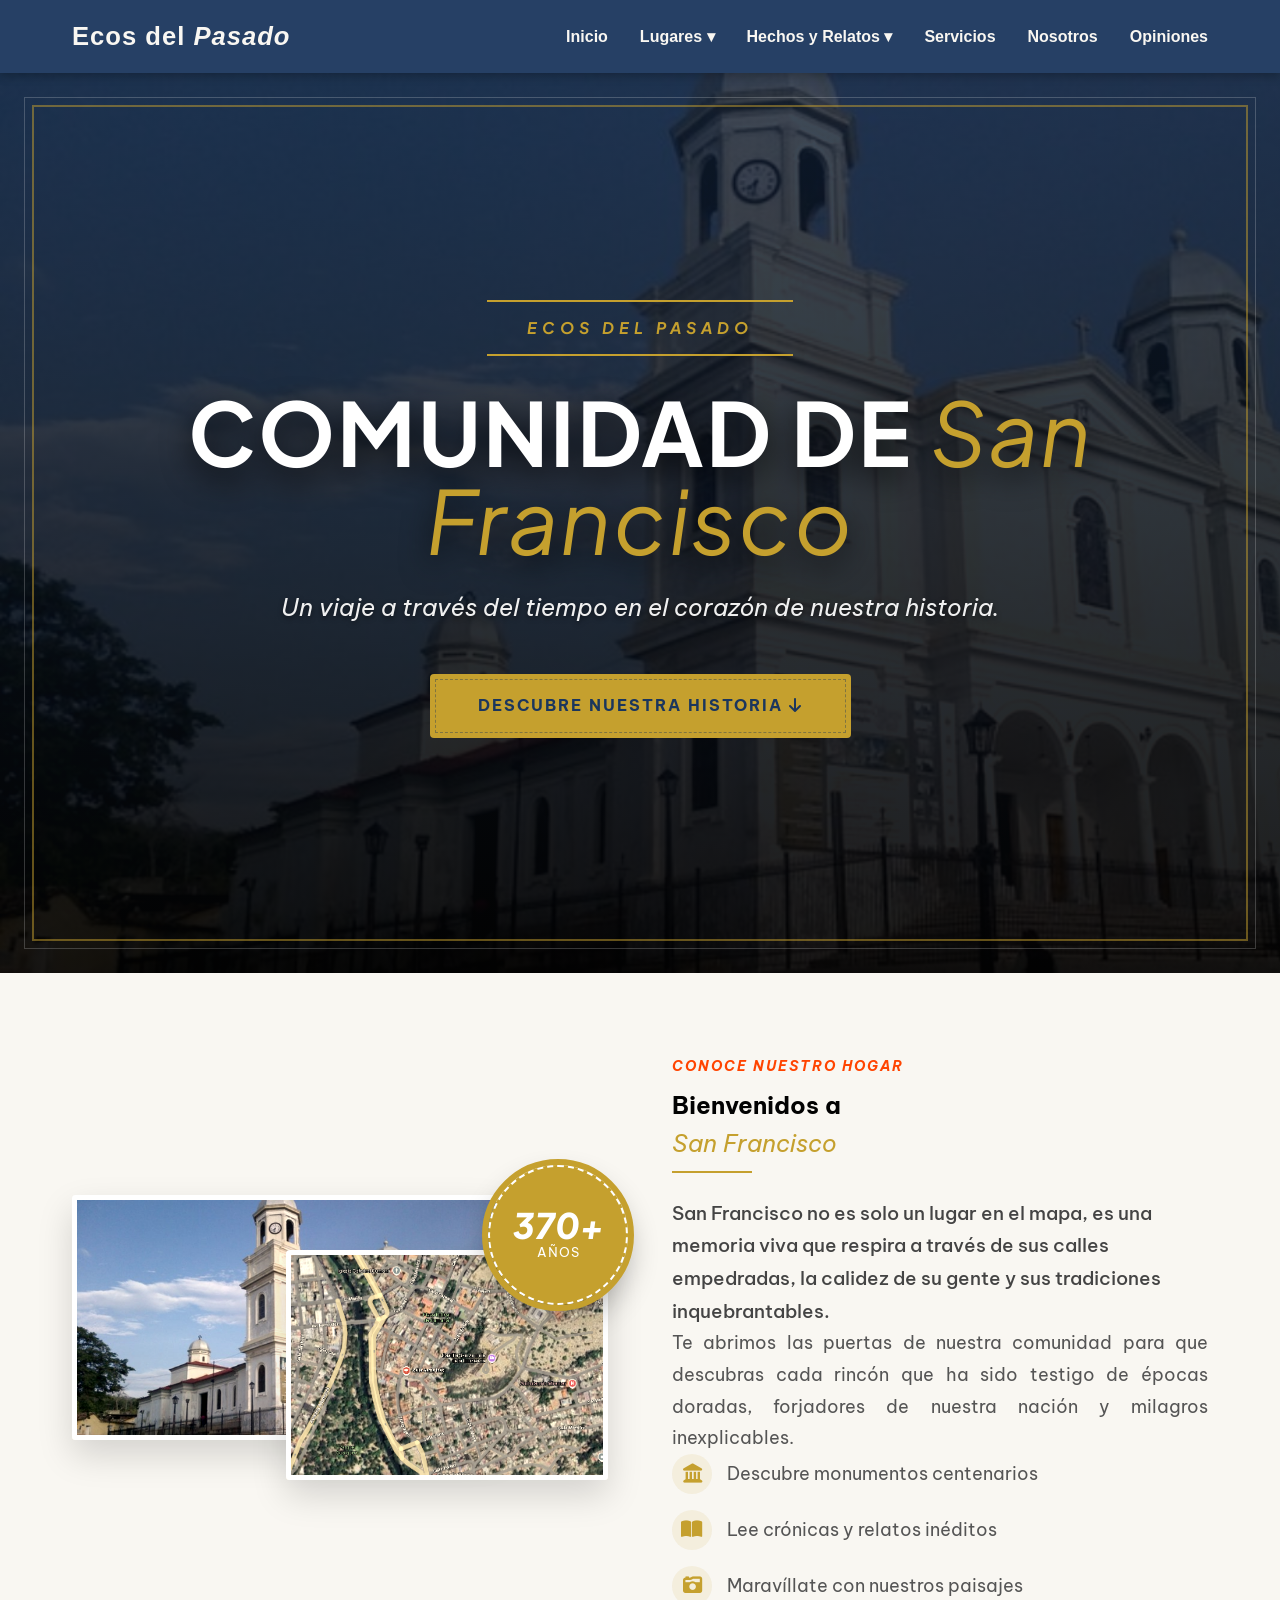
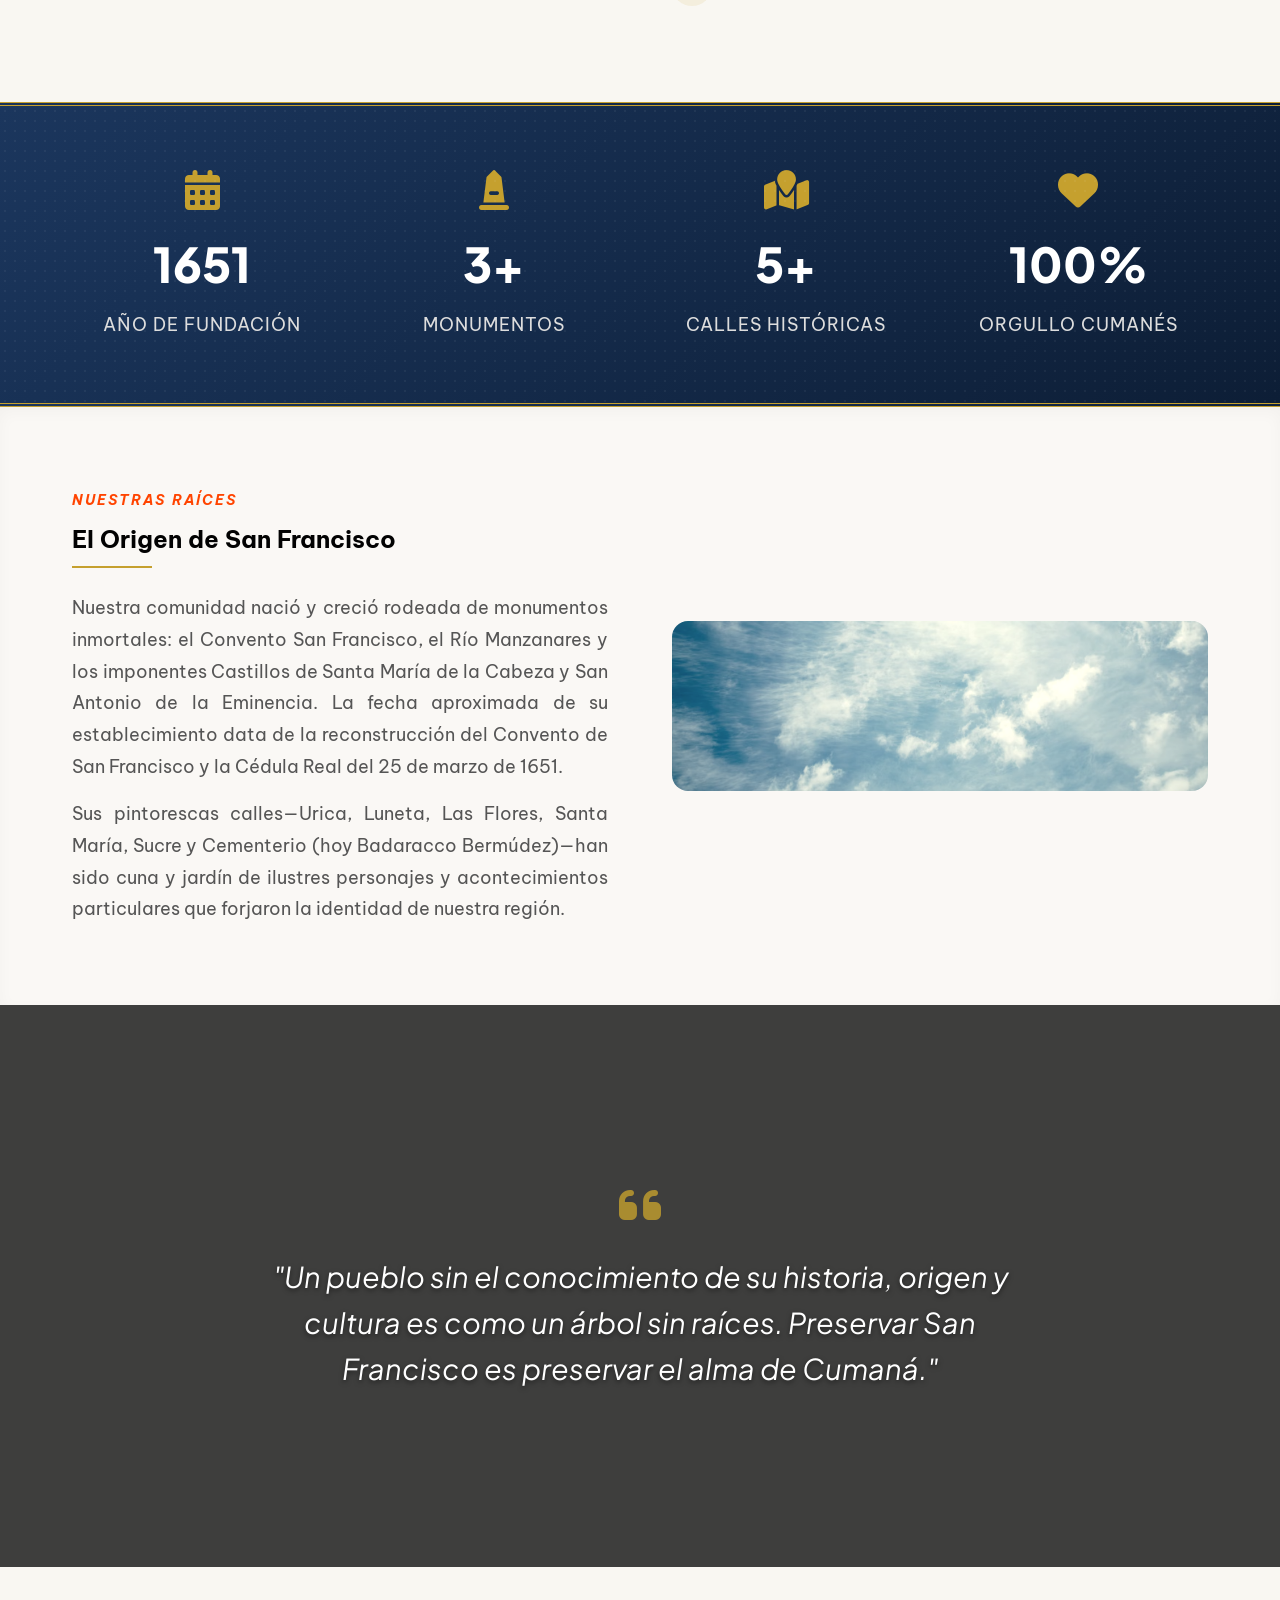
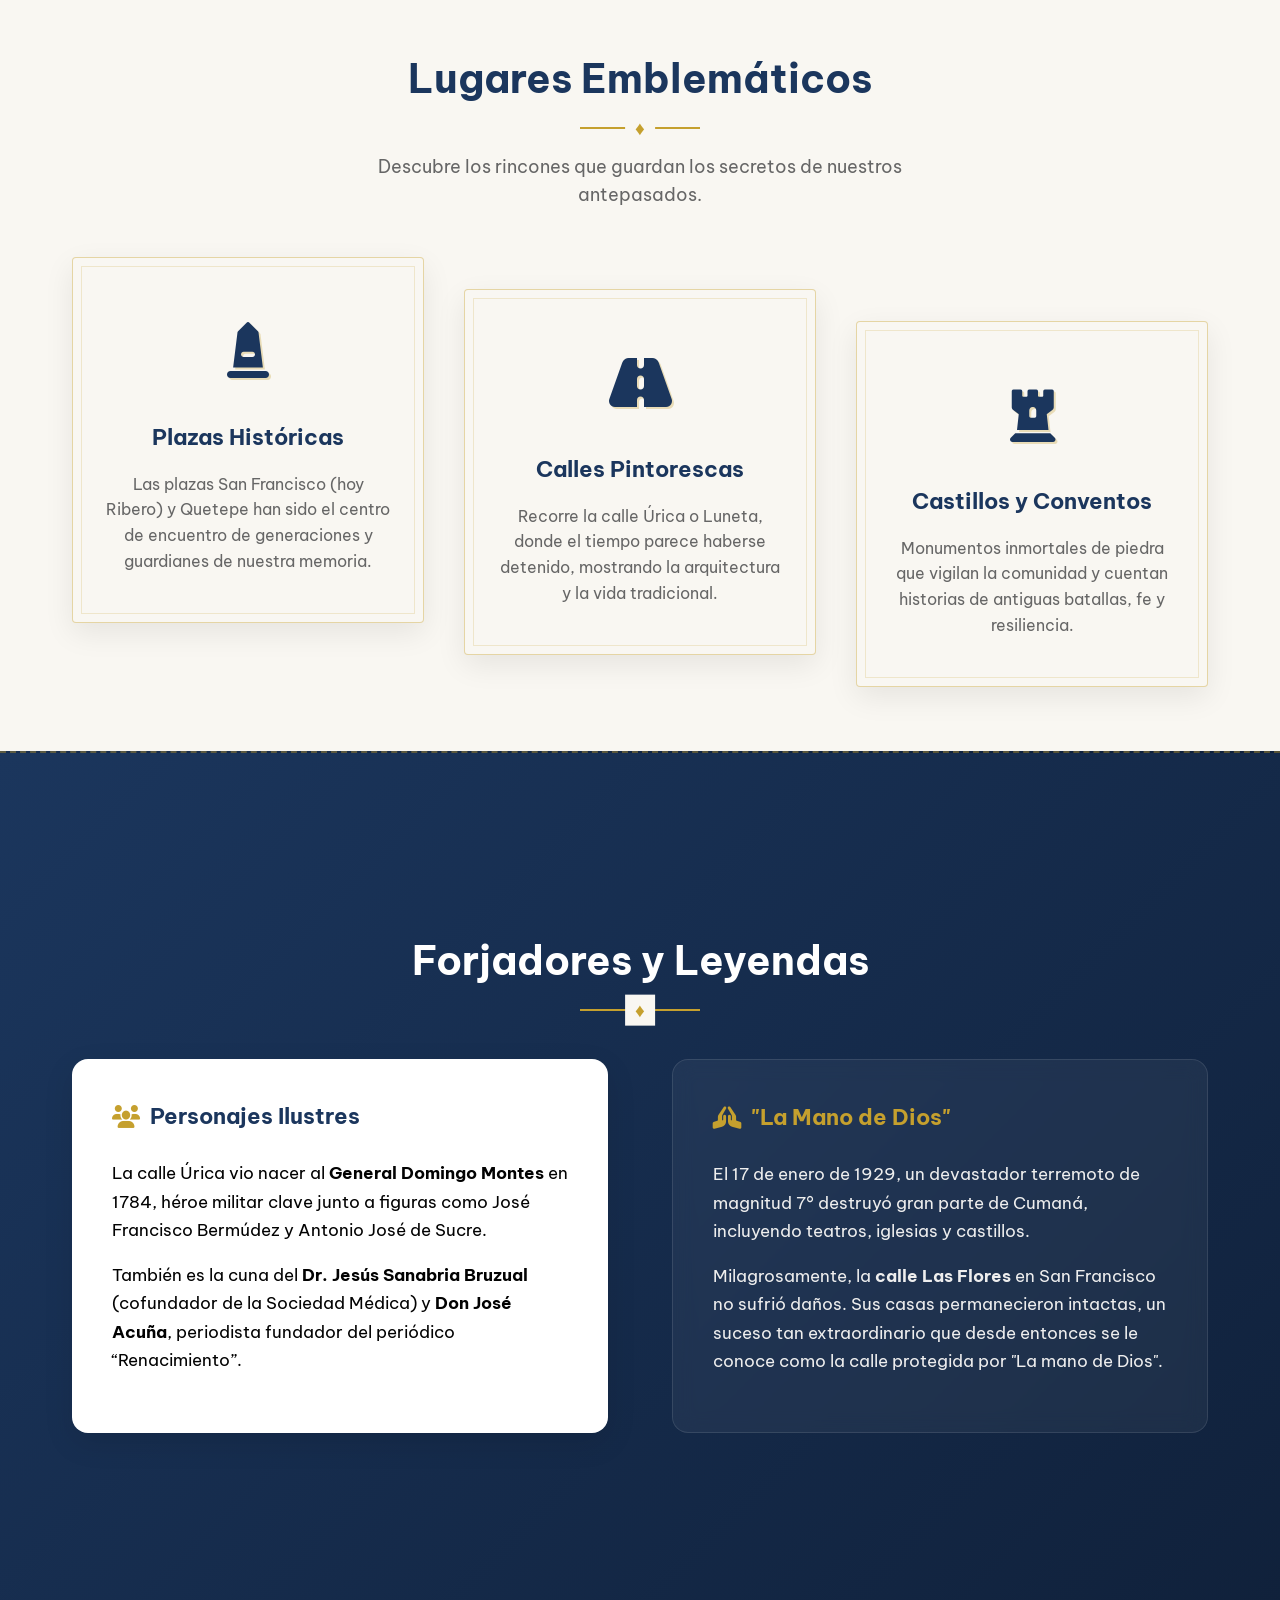
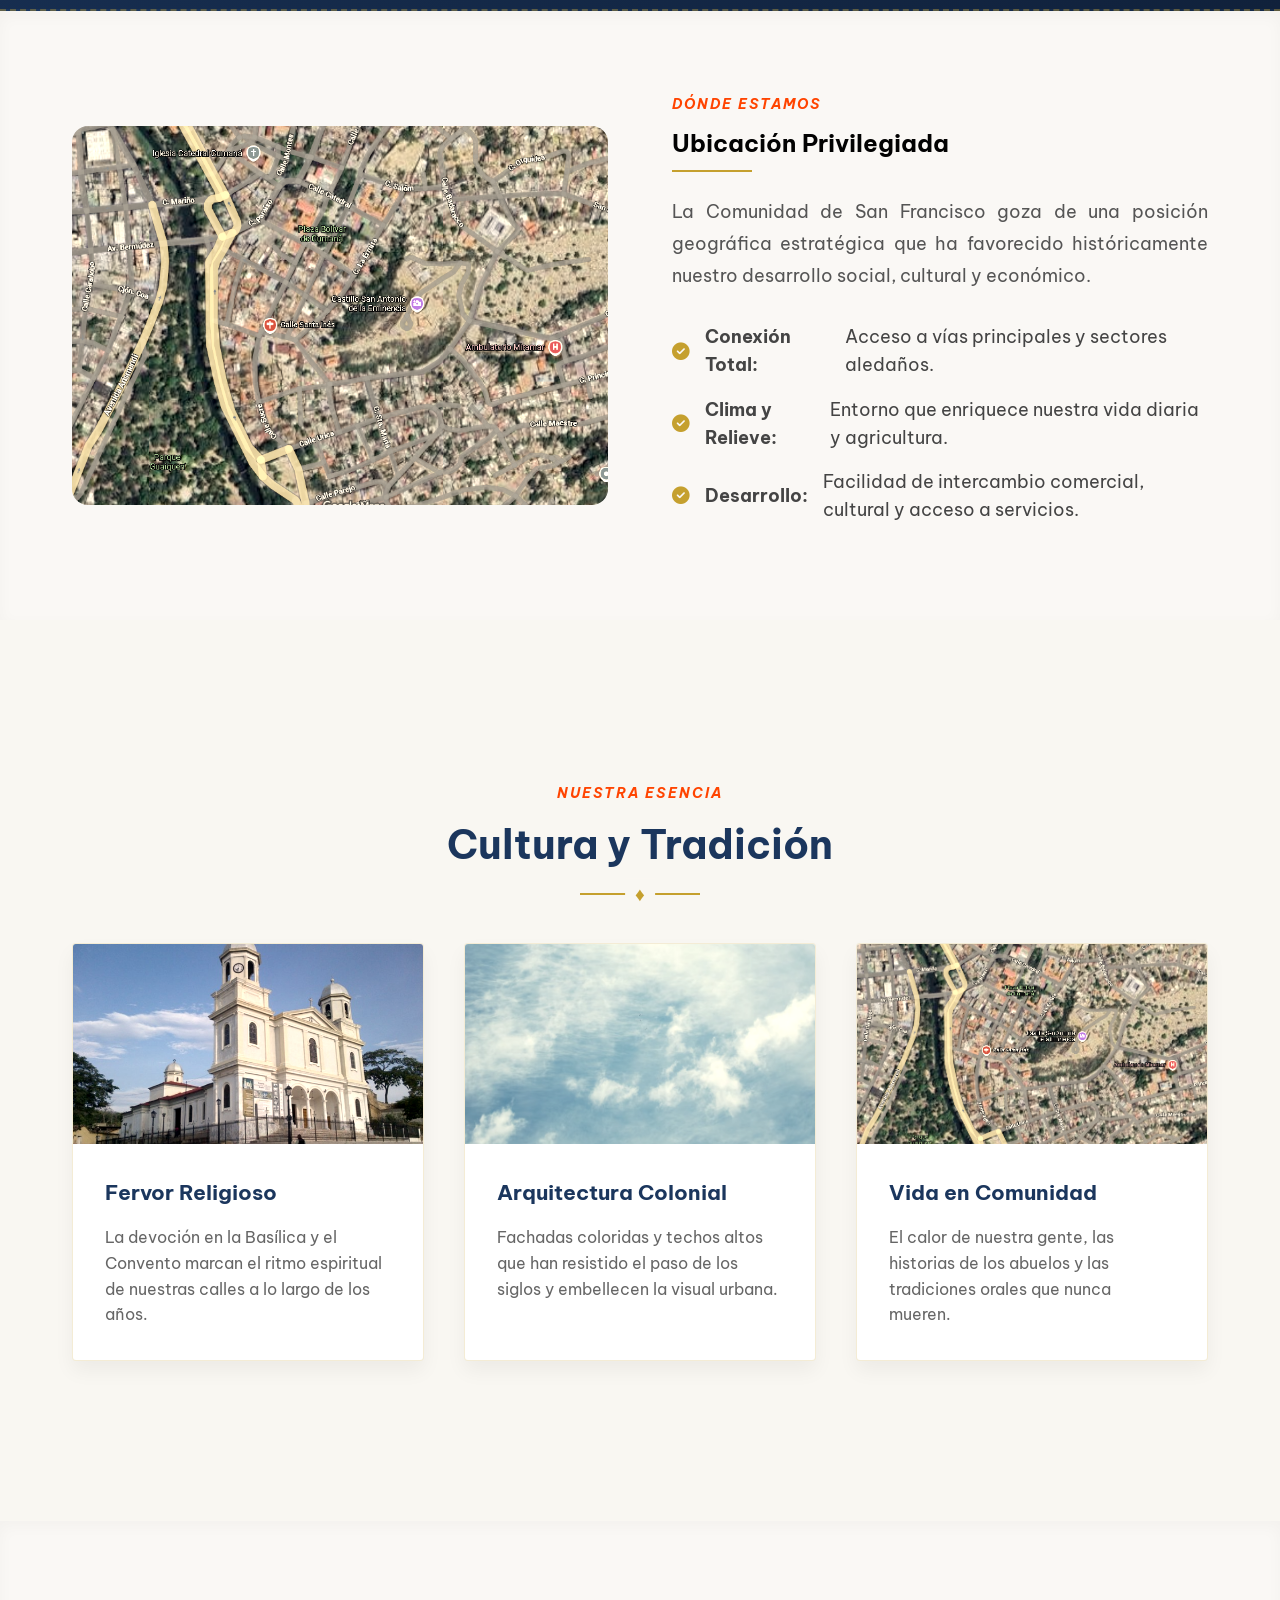
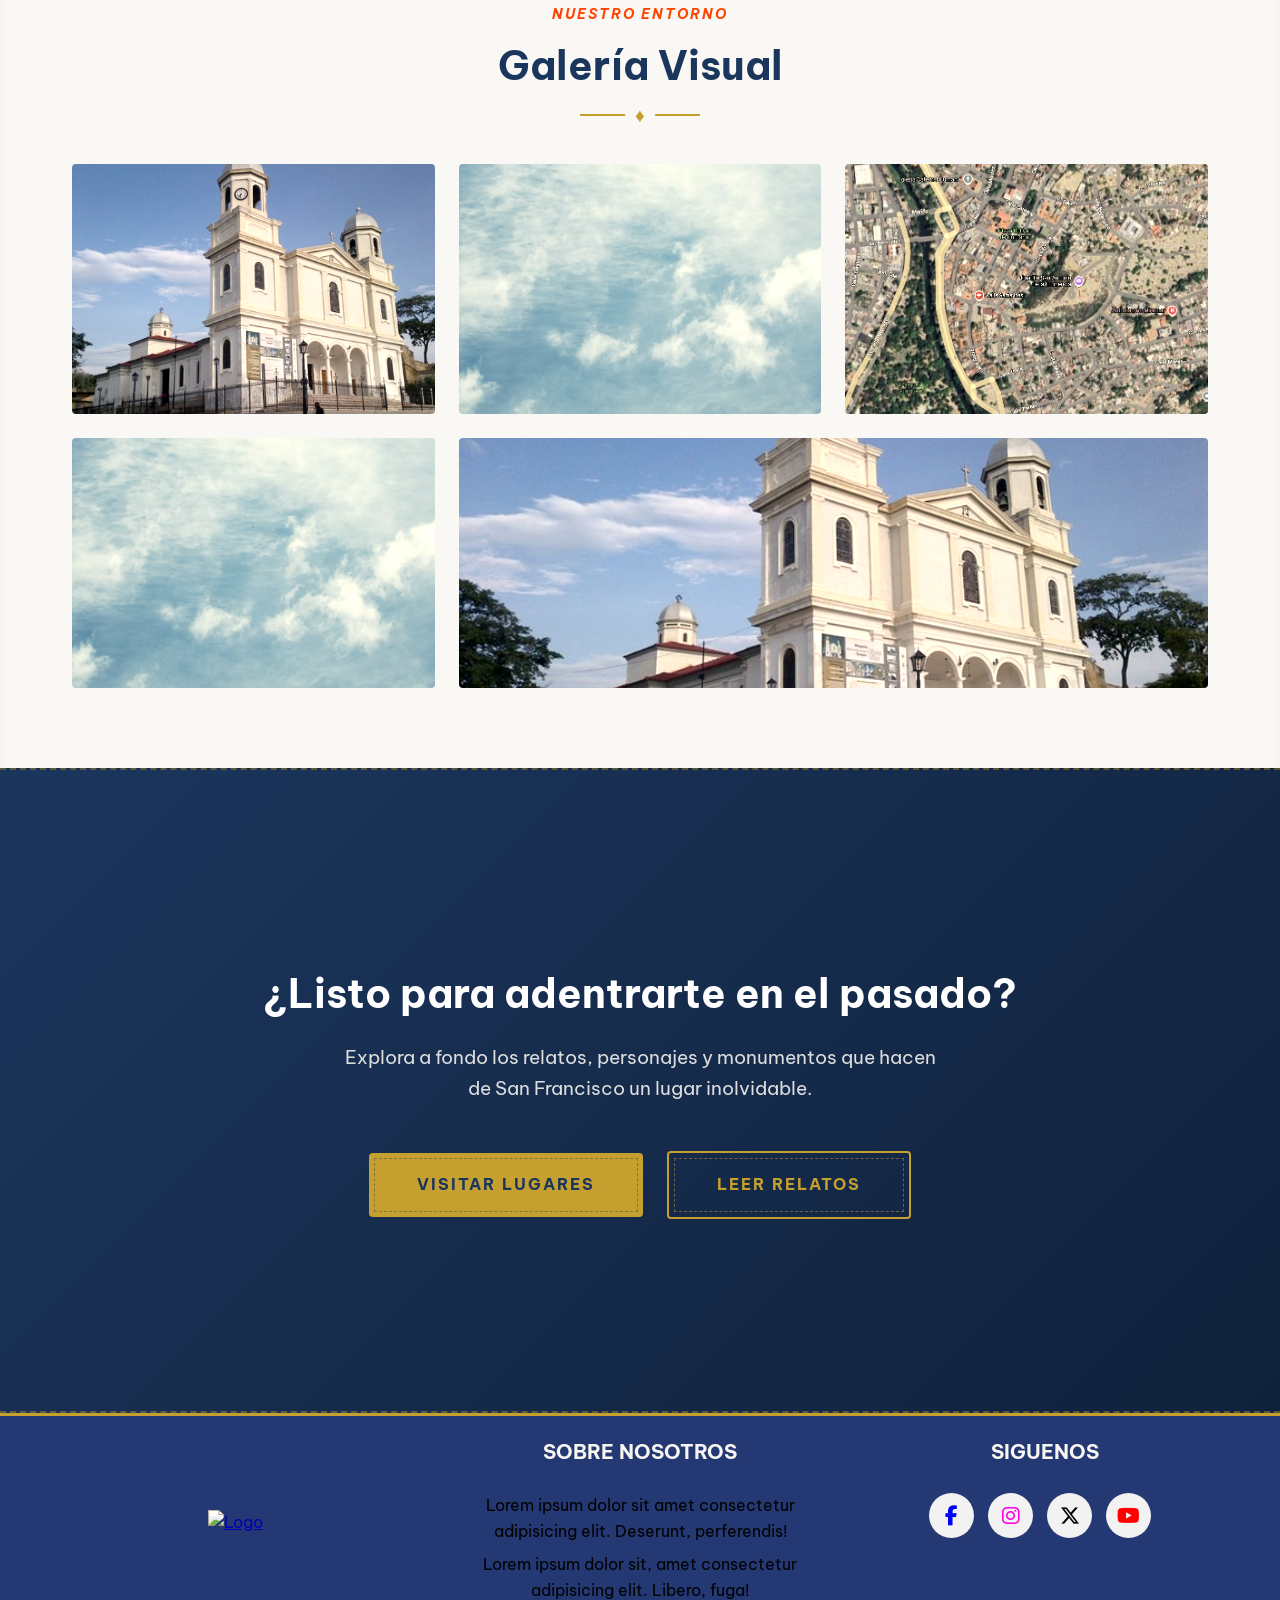
==== commit 6e37b576: "rutas arregladas" ====
--- a/index.html
+++ b/index.html
@@ -5,7 +5,7 @@
     <meta charset="UTF-8">
     <meta name="viewport" content="width=device-width, initial-scale=1.0">
     <title>Ecos Del Pasado</title>
-    <link rel="stylesheet" href="style.css">
+    <link rel="stylesheet" href="Style.css">
 
     <link rel="stylesheet" href="https://cdnjs.cloudflare.com/ajax/libs/font-awesome/6.5.1/css/all.min.css">
 
@@ -27,6 +27,7 @@
             </button>
 
             <ul class="nav-links" id="nav-links">
+                <li><a href="index.html">Inicio</a></li>
                 <li class="dropdown">
                     <a href="#">Lugares ▾</a>
                     <ul class="submenu">
@@ -50,7 +51,7 @@
     </header>
 
     <main>
-        <!-- Hero Section -->
+       
         <section id="hero" class="hero-moderno">
             <div class="carrusel-bg">
                 <div class="carrousel-slide">
@@ -71,7 +72,7 @@
             </div>
         </section>
 
-        <!-- Bienvenida Mejorada -->
+      
         <section id="bienvenida" class="seccion-bienvenida container-seccion">
             <div class="grid-2-columnas alineacion-centro">
                 <div class="collage-bienvenida">
@@ -98,7 +99,7 @@
             </div>
         </section>
 
-        <!-- Datos Curiosos / Estadísticas -->
+      
         <section class="seccion-estadisticas">
             <div class="container-seccion" style="padding: 3rem 2rem;">
                 <div class="grid-4-columnas">
@@ -126,7 +127,7 @@
             </div>
         </section>
 
-        <!-- Historia -->
+       
         <section id="historia" class="seccion-historia bg-claro">
             <div class="container-seccion">
                 <div class="grid-2-columnas alineacion-centro">
@@ -144,7 +145,7 @@
             </div>
         </section>
 
-        <!-- Cita Destacada -->
+       
         <section class="seccion-cita">
             <div class="overlay-cita"></div>
             <div class="container-seccion contenido-cita text-center">
@@ -153,7 +154,7 @@
             </div>
         </section>
 
-        <!-- Atractivos / Calles -->
+       
         <section id="atractivos" class="seccion-tarjetas container-seccion">
             <div class="header-seccion text-center">
                 <h2>Lugares Emblemáticos</h2>
@@ -179,7 +180,7 @@
             </div>
         </section>
 
-        <!-- Personajes y Milagros -->
+       
         <section id="personajes" class="seccion-personajes bg-oscuro-textura">
             <div class="container-seccion">
                 <div class="header-seccion text-center color-blanco">
@@ -201,7 +202,7 @@
             </div>
         </section>
 
-        <!-- Ubicación Geográfica -->
+       
         <section id="ubicacion" class="seccion-ubicacion bg-claro">
             <div class="container-seccion">
                 <div class="grid-2-columnas reversa alineacion-centro">
@@ -223,7 +224,7 @@
             </div>
         </section>
 
-        <!-- Experiencias y Cultura -->
+        
         <section id="cultura" class="seccion-cultura">
             <div class="container-seccion text-center">
                 <div class="header-seccion">
--- a/Style.css
+++ b/Style.css
@@ -0,0 +1,611 @@
+* {
+    margin: 0;
+    padding: 0;
+    box-sizing: border-box;
+}
+
+:root {
+    --color-mar: #1B365D;
+    --color-tierra: #ff4400;
+    --color-pergamino: #F9F7F2;
+    --color-texto: #020202;
+    --color-oro: #C5A02E;
+    --color-footer: #00185eda;
+}
+
+body {
+    font-family: "Be Vietnam Pro", "sans-serif";
+    line-height: 1.6;
+    display: flex;
+    flex-direction: column;
+    min-height: 100vh;
+    background-color: var(--color-pergamino);
+    color: var(--color-texto);
+    width: 100%;
+    overflow-x: hidden;
+    margin: 0;
+    padding: 0;
+}
+
+
+img {
+    filter: sepia(0.3) contrast(1.1);
+    transition: filter 0.5s ease, transform 0.5s ease;
+}
+img:hover {
+    filter: sepia(0) contrast(1);
+}
+
+/*header*/
+.header1 {
+    color: var(--color-texto);
+    background-color: rgba(27, 54, 93, 0.95);
+    position: sticky;
+    top: 0;
+    z-index: 1000;
+    backdrop-filter: blur(10px);
+    box-shadow: 0 2px 10px rgba(0, 0, 0, 0.3);
+}
+
+span {
+    font-style: italic;
+}
+
+.logo {
+    color: var(--color-pergamino);
+    font-size: 1.6rem;
+    font-weight: bold;
+    letter-spacing: 1px;
+}
+
+.menu-toggle {
+    display: none;
+        
+}
+
+.navs {
+    display: flex;
+    justify-content: space-between;
+    align-items: center;
+    padding: 1rem 2rem;
+    margin: 0 auto;
+    max-width: 1200px;
+    font-family: sans-serif;
+
+}
+
+.nav-links {
+    display: flex;
+    list-style: none;
+    gap: 2rem;
+}
+
+.nav-links a {
+    text-decoration: none;
+    font-size: 700;
+    color: var(--color-pergamino);
+    text-decoration: none;
+
+    position: relative;
+    font-weight: 600;
+    transition: 0.3s ease;
+
+}
+
+.nav-links a::after {
+    content: "";
+    position: absolute;
+    width: 0px;
+    height: 2px;
+    left: 0;
+    bottom: -5px;
+    background-color: var(--color-tierra);
+    transition: 0.3s ease;
+}
+
+.nav-links a:hover::after {
+    width: 100%;
+}
+
+
+.nav-links li:hover {
+    transform: scale(1.1);
+    transition: 0.15s;
+}
+
+
+.hero-moderno { position: relative; min-height: 100vh; display: flex; align-items: center; justify-content: center; padding: 2rem; }
+.hero-moderno::before { content: ''; position: absolute; top: 2rem; left: 2rem; right: 2rem; bottom: 2rem; border: 2px solid rgba(197, 160, 46, 0.5); z-index: 2; pointer-events: none; }
+.hero-moderno::after { content: ''; position: absolute; top: 1.5rem; left: 1.5rem; right: 1.5rem; bottom: 1.5rem; border: 1px solid rgba(255, 255, 255, 0.2); z-index: 2; pointer-events: none; }
+
+.carrusel-bg { position: absolute; top: 0; left: 0; width: 100%; height: 100%; z-index: -1; }
+.overlay-hero { position: absolute; top: 0; left: 0; width: 100%; height: 100%; background: linear-gradient(to bottom, rgba(15, 30, 50, 0.8), rgba(2, 2, 2, 0.9)); z-index: 1; }
+.carrousel-slide { display: flex; width: 400%; height: 100%; animation: slide 20s infinite ease-in-out; }
+.carrousel-slide img { width: 100%; height: 100%; object-fit: cover; filter: sepia(0.2) contrast(1.2); }
+
+.contenido-hero { z-index: 3; width: 100%; display: flex; flex-direction: column; align-items: center; justify-content: center; position: relative; }
+.hero-texto-caja { text-align: center; padding: 0 1rem; max-width: 1000px; }
+.hero-tag { display: inline-block; background: transparent; border: none; border-top: 2px solid var(--color-oro); border-bottom: 2px solid var(--color-oro); color: var(--color-oro); padding: 0.8rem 2.5rem; border-radius: 0; font-family: 'Plus Jakarta Sans', serif; font-weight: bold; letter-spacing: 5px; text-transform: uppercase; margin-bottom: 2rem; animation: fadeInDown 1s ease; }
+.titulo-principal { font-family: 'Plus Jakarta Sans', serif; font-size: 5.5rem; color: white; line-height: 1; margin-bottom: 1.5rem; text-shadow: 0 10px 30px rgba(0,0,0,0.8); text-transform: uppercase; letter-spacing: 2px; animation: fadeInDown 1s ease 0.2s both; }
+.resalto-oro { color: var(--color-oro); font-style: italic; font-weight: 400; text-transform: none; }
+.subtitulo-principal { font-size: 1.5rem; color: #f0f0f0; margin-bottom: 3rem; text-shadow: 0 2px 5px rgba(0,0,0,0.5); font-style: italic; animation: fadeInUp 1s ease 0.4s both; }
+.btn-primario { display: inline-block; background-color: var(--color-oro); color: var(--color-mar); font-weight: bold; padding: 1.2rem 3rem; border-radius: 4px; text-transform: uppercase; letter-spacing: 2px; text-decoration: none; transition: all 0.3s ease; animation: fadeInUp 1s ease 0.6s both; position: relative; overflow: hidden; }
+.btn-primario::before { content: ''; position: absolute; top: 5px; left: 5px; right: 5px; bottom: 5px; border: 1px dashed rgba(27, 54, 93, 0.4); pointer-events: none; }
+.btn-primario:hover { background-color: white; transform: translateY(-3px); box-shadow: 0 15px 30px rgba(0,0,0,0.3); }
+
+@keyframes slide {
+    0% { transform: translateX(0); }
+    25% { transform: translateX(0); }
+    30% { transform: translateX(-25%); }
+    55% { transform: translateX(-25%); }
+    60% { transform: translateX(-50%); }
+    85% { transform: translateX(-50%); }
+    90% { transform: translateX(-75%); }
+    100% { transform: translateX(-75%); }
+}
+
+@keyframes fadeInDown {
+    from { opacity: 0; transform: translateY(-30px); }
+    to { opacity: 1; transform: translateY(0); }
+}
+
+@keyframes fadeInUp {
+    from { opacity: 0; transform: translateY(30px); }
+    to { opacity: 1; transform: translateY(0); }
+}
+
+/*otras paginas*/
+.dropdown {
+    position: relative;
+}
+
+/* submenú oculto */
+.submenu {
+    display: none;
+    position: absolute;
+    top: 100%;
+    left: 0;
+    background-color: var(--color-mar);
+    list-style: none;
+    padding: 0;
+    margin: 0;
+    min-width: 200px;
+    border-radius: 6px;
+    box-shadow: 0 4px 15px rgba(0, 0, 0, 0.3);
+}
+
+.submenu li a {
+    display: block;
+    padding: 10px;
+    text-decoration: none;
+    color: white;
+}
+
+.submenu li a:hover {
+    background-color: #333;
+}
+
+.dropdown:hover .submenu {
+    display: block;
+}
+
+/* utilidades y contenedores */
+.container-seccion { max-width: 1200px; margin: 0 auto; padding: 5rem 2rem; }
+.text-center { text-align: center; }
+.bg-claro { background-color: #faf8f5; box-shadow: 0 5px 15px rgba(0,0,0,0.03) inset; }
+.bg-oscuro-textura { 
+    background: linear-gradient(135deg, var(--color-mar), #10213b); 
+    color: var(--color-pergamino);
+    padding: 6rem 0;
+    border-top: 2px dashed rgba(197, 160, 46, 0.4);
+    border-bottom: 2px dashed rgba(197, 160, 46, 0.4);
+    position: relative;
+}
+#atractivos {
+    padding-bottom: 8rem;
+}
+.color-blanco h2, .color-blanco p { color: white !important; }
+.mt-2 { margin-top: 1rem; }
+.mt-5 { margin-top: 4rem; }
+.mb-5 { margin-bottom: 4rem; }
+.img-fluida { max-width: 100%; height: auto; display: block; }
+.borde-redondeado { border-radius: 4px; }
+.img-sombra { box-shadow: 0 15px 35px rgba(0,0,0,0.15); }
+.text-oro { color: var(--color-oro); }
+
+/* tipografía y títulos */
+.header-seccion { margin-bottom: 3rem; }
+.header-seccion h2 { font-size: 2.5rem; color: var(--color-mar); margin-bottom: 0.5rem; }
+.subtitulo-seccion { font-size: 1.1rem; color: #666; max-width: 600px; margin: 0 auto; }
+.linea-decorativa { width: 120px; height: 2px; background-color: var(--color-oro); margin: 1rem auto 1.5rem; position: relative; }
+.linea-decorativa::before { content: '♦'; position: absolute; left: 50%; top: 50%; transform: translate(-50%, -50%); color: var(--color-oro); background: var(--color-pergamino); padding: 0 10px; font-size: 1.2rem; }
+.bg-claro .linea-decorativa::before { background: #faf8f5; }
+.linea-decorativa-izquierda { width: 80px; height: 2px; background-color: var(--color-oro); margin: 0.5rem 0 1.5rem; }
+.etiqueta-seccion { display: inline-block; font-weight: bold; color: var(--color-tierra); text-transform: uppercase; letter-spacing: 2px; font-size: 0.9rem; margin-bottom: 0.5rem; }
+
+/* drop cap */
+.drop-cap::first-letter {
+    font-size: 3.5rem;
+    font-weight: 700;
+    font-family: 'Plus Jakarta Sans', serif;
+    color: var(--color-tierra);
+    float: left;
+    line-height: 1;
+    margin-right: 0.5rem;
+    margin-top: 0.2rem;
+}
+
+/* grids */
+.grid-2-columnas { display: grid; grid-template-columns: 1fr 1fr; gap: 4rem; }
+.grid-2-columnas.alineacion-centro { align-items: center; }
+.grid-2-columnas.reversa { direction: rtl; }
+.grid-2-columnas.reversa > * { direction: ltr; }
+.grid-3-columnas { display: grid; grid-template-columns: repeat(3, 1fr); gap: 2.5rem; }
+
+/* seccion bienvenida e historia */
+.texto-destacado { font-size: 1.5rem; line-height: 1.8; color: #444; max-width: 800px; margin: 0 auto; }
+.texto-historia-p { font-size: 1.1rem; color: #555; line-height: 1.8; text-align: justify; }
+
+/* imagenes */
+.imagen-contenedor { width: 100%; border-radius: 16px; overflow: hidden; }
+.imagen-contenedor img { width: 100%; height: 100%; object-fit: cover; display: block; cursor: pointer; transition: transform 0.5s ease; }
+.imagen-contenedor img:hover { transform: scale(1.03); }
+
+/* tarjetas de lugares */
+.tarjeta-lugar { background: var(--color-pergamino); padding: 3rem 2rem; border-radius: 4px; text-align: center; box-shadow: 0 10px 30px rgba(0,0,0,0.08); transition: transform 0.4s cubic-bezier(0.175, 0.885, 0.32, 1.275); border: 1px solid rgba(197, 160, 46, 0.4); position: relative; }
+.tarjeta-lugar::before { content: ''; position: absolute; top: 8px; left: 8px; right: 8px; bottom: 8px; border: 1px solid rgba(197, 160, 46, 0.2); pointer-events: none; }
+.tarjeta-lugar:hover { transform: translateY(-15px) !important; box-shadow: 0 20px 40px rgba(0,0,0,0.15); border-color: var(--color-oro); }
+@media screen and (min-width: 1025px) {
+    .grid-3-columnas .tarjeta-lugar:nth-child(2) { transform: translateY(2rem); }
+    .grid-3-columnas .tarjeta-lugar:nth-child(3) { transform: translateY(4rem); }
+}
+.icono-lugar { font-size: 3.5rem; color: var(--color-mar); margin-bottom: 1.5rem; text-shadow: 2px 2px 0px rgba(197, 160, 46, 0.3); }
+.tarjeta-lugar h3 { color: var(--color-mar); margin-bottom: 1rem; font-size: 1.4rem; }
+.tarjeta-lugar p { color: #666; font-size: 1rem; line-height: 1.6; }
+
+/* personajes y leyendas */
+.caja-info-clara { background: white; padding: 2.5rem; border-radius: 16px; color: var(--color-texto); box-shadow: 0 10px 30px rgba(0,0,0,0.1); }
+.caja-info-clara h3 { color: var(--color-mar); margin-bottom: 1.5rem; font-size: 1.4rem; display: flex; align-items: center; gap: 10px; }
+.caja-info-clara p { margin-bottom: 1rem; line-height: 1.7; font-size: 1.05rem; }
+.caja-info-destacada { background: rgba(255,255,255,0.05); border: 1px solid rgba(255,255,255,0.1); padding: 2.5rem; border-radius: 16px; backdrop-filter: blur(10px); }
+.caja-info-destacada h3 { color: var(--color-oro); margin-bottom: 1.5rem; font-size: 1.4rem; display: flex; align-items: center; gap: 10px; }
+.caja-info-destacada p { margin-bottom: 1rem; line-height: 1.7; font-size: 1.05rem; color: #eee; }
+
+/* bienvenida mejorada */
+.collage-bienvenida { position: relative; width: 100%; padding-bottom: 2rem; }
+.img-collage { border-radius: 4px; box-shadow: 0 15px 35px rgba(0,0,0,0.15); }
+.img-principal { width: 80%; height: auto; position: relative; z-index: 1; border: 5px solid white; }
+.img-secundaria { width: 60%; height: auto; position: absolute; bottom: 0; right: 0; z-index: 2; border: 5px solid white; }
+.insignia-experiencia { position: absolute; top: -30px; right: -20px; background-color: var(--color-oro); color: white; border-radius: 50%; text-align: center; width: 140px; height: 140px; display: flex; flex-direction: column; justify-content: center; align-items: center; z-index: 3; box-shadow: 0 15px 30px rgba(0,0,0,0.3); border: 2px dashed white; outline: 6px solid var(--color-oro); }
+.insignia-experiencia span { font-size: 2.2rem; font-weight: 900; line-height: 1; font-family: 'Plus Jakarta Sans', serif; }
+.insignia-experiencia p { font-size: 0.8rem; margin: 0; text-transform: uppercase; letter-spacing: 1px; }
+
+.texto-destacado-moderno { font-size: 1.2rem; line-height: 1.7; color: #444; font-weight: 500; }
+.lista-bienvenida { list-style: none; padding: 0; }
+.lista-bienvenida li { margin-bottom: 1rem; font-size: 1.1rem; display: flex; align-items: center; gap: 15px; color: #555; }
+.lista-bienvenida i { background: rgba(197, 160, 46, 0.1); width: 40px; height: 40px; display: flex; align-items: center; justify-content: center; border-radius: 50%; font-size: 1.2rem; }
+
+/* galería visual */
+.galeria-masonry { display: grid; grid-template-columns: repeat(3, 1fr); gap: 1.5rem; auto-rows: 250px; }
+.galeria-item { border-radius: 4px; overflow: hidden; height: 250px; }
+.galeria-item img { width: 100%; height: 100%; object-fit: cover; transition: transform 0.5s ease; cursor: pointer; }
+.galeria-item img:hover { transform: scale(1.05); }
+.galeria-item-ancho { grid-column: span 2; }
+
+/* estadísticas */
+.seccion-estadisticas { 
+    background: linear-gradient(135deg, var(--color-mar), #0d1e36);
+    color: white; 
+    padding: 1rem 0; 
+    border-top: 4px double var(--color-oro); 
+    border-bottom: 4px double var(--color-oro); 
+    position: relative;
+}
+.seccion-estadisticas::before {
+    content: ''; position: absolute; top: 0; left: 0; right: 0; bottom: 0;
+    background-image: radial-gradient(rgba(255, 255, 255, 0.05) 1px, transparent 1px);
+    background-size: 10px 10px; pointer-events: none;
+}
+.grid-4-columnas { display: grid; grid-template-columns: repeat(4, 1fr); gap: 2rem; text-align: center; }
+.stat-item i { font-size: 2.5rem; color: var(--color-oro); margin-bottom: 1rem; }
+.stat-item .contador { font-size: 3rem; font-weight: 900; margin-bottom: 0.5rem; font-family: 'Plus Jakarta Sans', sans-serif; }
+.stat-item p { font-size: 1.1rem; text-transform: uppercase; letter-spacing: 1px; color: #ddd; }
+
+/* cita */
+.seccion-cita { position: relative; background: url('Diseños/portada.jpg') center/cover fixed; padding: 6rem 2rem; color: white; }
+.overlay-cita { position: absolute; top: 0; left: 0; width: 100%; height: 100%; background: rgba(0, 0, 0, 0.75); }
+.contenido-cita { position: relative; z-index: 1; max-width: 800px; margin: 0 auto; }
+.icono-comilla { font-size: 3rem; color: var(--color-oro); margin-bottom: 1.5rem; opacity: 0.8; }
+.contenido-cita blockquote { font-size: 1.8rem; font-style: italic; line-height: 1.6; font-family: 'Plus Jakarta Sans', serif; text-shadow: 0 2px 5px rgba(0,0,0,0.5); }
+
+/* cultura */
+.seccion-cultura { padding: 5rem 0; }
+.cultura-card { background: white; border-radius: 4px; overflow: hidden; box-shadow: 0 10px 20px rgba(0,0,0,0.05); transition: transform 0.3s ease; border: 1px solid rgba(197, 160, 46, 0.2); }
+.cultura-card:hover { transform: translateY(-10px); box-shadow: 0 15px 30px rgba(0,0,0,0.1); }
+.cultura-img { height: 200px; overflow: hidden; }
+.cultura-img img { width: 100%; height: 100%; object-fit: cover; transition: transform 0.5s ease; display: block;}
+.cultura-card:hover .cultura-img img { transform: scale(1.1); }
+.cultura-info { padding: 2rem; text-align: left; }
+.cultura-info h3 { color: var(--color-mar); margin-bottom: 1rem; font-size: 1.3rem; }
+.cultura-info p { color: #666; line-height: 1.6; }
+
+
+.botones-cta { display: flex; justify-content: center; align-items: center; gap: 1.5rem; flex-wrap: wrap; margin-top: 3rem; }
+.btn-secundario { display: inline-block; background-color: transparent; border: 2px solid var(--color-oro); color: var(--color-oro); font-weight: bold; padding: 1.2rem 3rem; border-radius: 4px; text-transform: uppercase; letter-spacing: 2px; text-decoration: none; transition: all 0.3s ease; position: relative; }
+.btn-secundario::before { content: ''; position: absolute; top: 5px; left: 5px; right: 5px; bottom: 5px; border: 1px dashed rgba(197, 160, 46, 0.5); pointer-events: none; }
+.btn-secundario:hover { background-color: var(--color-oro); color: var(--color-mar); }
+.btn-secundario:hover::before { border-color: rgba(27, 54, 93, 0.4); }
+
+/* lista de beneficios */
+.lista-beneficios { list-style: none; padding: 0; margin-top: 2rem; }
+.lista-beneficios li { margin-bottom: 1rem; font-size: 1.1rem; display: flex; align-items: center; gap: 15px; color: #444; }
+
+/* footer */
+
+.pie-pagina {
+    width: 100%;
+    background-color: var(--color-footer);
+    color: var(--color-texto);
+    padding: 20px 0;
+    text-align: center;
+    border-top: 3px solid var(--color-oro);
+    
+    
+
+
+}
+
+.grupo-1 {
+    width: 100%;
+    max-width: 1200px;
+    margin: auto;
+    display: grid;
+    grid-template-columns: repeat(3, 1fr);
+    grid-gap: 15px;
+    padding: 0;
+}
+
+.grupo-1 .box figure {
+    width: 100%;
+    height: 100%;
+    display: flex;
+    justify-content: center;
+    align-items: center;
+}
+
+.grupo-1 .box figure img {
+    width: auto;
+    height: 50px
+}
+
+.grupo-1 .box h2 {
+    color: var(--color-pergamino);
+    margin-bottom: 25px;
+    font-size: 20px;
+}
+
+.grupo-1 .box p {
+    color: var(--color-texto);
+    margin-bottom: 5px;
+    font-size: 16px;
+}
+
+.grupo-1 .box .red-social a {
+    display: inline-block;
+    text-decoration: none;
+    width: 45px;
+    height: 45px;
+    line-height: 45px;
+    color: #1a1a1a;
+    margin-right: 10px;
+    background-color: #f2f2f2;
+    text-align: center;
+    border-radius: 50%;
+    transition: all 300ms ease;
+    font-size: 20px;
+}
+
+.grupo-1 .box .red-social a:hover {
+    background-color: #ffc107;
+    color: #000;
+}
+
+.grupo-2 {
+    background-color: var(--color-pergamino);
+    padding: 15px 10px;
+    text-align: center;
+    color: var(--color-texto);
+}
+
+.grupo-2 small {
+    font-size: 15px;
+}
+
+footer p {
+    margin: 8px 0;
+    font-size: 0.9rem;
+    max-width: 800px;
+}
+
+.footer-credits {
+    font-weight: bold;
+    display: block;
+    margin-top: 10px;
+}
+
+
+/* pantalla completa */
+
+.modal-full {
+    display: none;
+    position: fixed;
+    top: 0;
+    left: 0;
+    width: 100%;
+    height: 100%;
+    background-color: rgb(0, 0, 0, 0.9);
+    z-index: 9999;
+    justify-content: center;
+    align-items: center;
+
+}
+
+
+
+.modal-full .cerrar {
+    position: absolute;
+    top: 20px;
+    right: 20px;
+    color: white;
+    font-size: 3rem;
+    cursor: pointer;
+}
+
+.imagen-expandida {
+    width: auto;
+    height: auto;
+    max-width: 90vw;
+    max-height: 90vh;
+    display: block;
+    margin: 0 auto;
+    border-radius: 10px;
+    box-shadow: 0 0 20px rgba(0, 0, 0, 0.5);
+    transition: transform 0.3s ease-in-out;
+    cursor: pointer;
+    object-fit: cover;
+    border-radius: 20px;
+}
+
+
+/* Tablets y Laptops pequeñas */
+@media screen and (max-width: 1024px) {
+    .navs {
+        padding: 1rem;
+    }
+
+    .grid-2-columnas, .grid-3-columnas { grid-template-columns: 1fr; gap: 3rem; }
+    .grid-4-columnas { grid-template-columns: repeat(2, 1fr); gap: 3rem; }
+    .grid-2-columnas.reversa { direction: ltr; }
+    .grid-2-columnas.reversa > * { direction: ltr; }
+    
+    .titulo-principal { font-size: 3rem; }
+    .subtitulo-principal { font-size: 1.2rem; }
+    .texto-destacado { font-size: 1.2rem; }
+
+    .insignia-experiencia { top: -10px; right: 0; width: 100px; height: 100px; padding: 1rem; }
+    .insignia-experiencia span { font-size: 1.4rem; }
+    .galeria-masonry { grid-template-columns: repeat(2, 1fr); }
+    .galeria-item-ancho { grid-column: span 1; }
+}
+
+/* Dispositivos móviles grandes */
+@media screen and (max-width: 768px) {
+    .navs {
+        justify-content: space-between;
+        padding: 0.8rem 1.5rem;
+    }
+
+    .menu-toggle {
+        display: block;
+        background: none;
+        border: none;
+        color: var(--color-pergamino);
+        font-size: 1.8rem;
+        cursor: pointer;
+        z-index: 1001;
+    }
+
+    .nav-links {
+        display: flex;
+        flex-direction: column;
+        position: fixed;
+        top: 0;
+        right: -100%;
+        /* Oculto a la derecha */
+        width: 70%;
+        height: 100vh;
+        background-color: var(--color-mar);
+        padding: 80px 40px;
+        transition: 0.4s ease-in-out;
+        box-shadow: -5px 0 15px rgba(0, 0, 0, 0.5);
+        gap: 2.5rem;
+        z-index: 1000;
+    }
+
+    .nav-links.active {
+        right: 0;
+        /* Mostrar menú */
+    }
+
+    .nav-links li:hover {
+        transform: none;
+    }
+
+    .submenu {
+        position: static;
+        background: rgba(0, 0, 0, 0.2);
+        box-shadow: none;
+        width: 100%;
+        display: block;
+        margin-top: 10px;
+    }
+
+    #hero h1 {
+        font-size: 2rem;
+        line-height: 1.2;
+    }
+
+    .tituloFFF {
+        font-size: 1.8rem !important;
+    }
+
+    .subtitulohero {
+        font-size: 1.1rem;
+        margin-top: 10px;
+    }
+
+    .reseña-historica {
+        flex-direction: column;
+        padding: 0 1rem;
+    }
+
+    .texto-reseña {
+        padding: 0 1rem;
+        font-size: 0.95rem;
+    }
+
+    .grupo-1 {
+        grid-template-columns: 1fr;
+        text-align: center;
+    }
+
+    .grupo-1 .box figure {
+        margin-bottom: 20px;
+    }
+}
+
+/* Dispositivos móviles pequeños */
+@media screen and (max-width: 480px) {
+    .navs {
+        padding: 0.5rem;
+    }
+
+    .logo {
+        font-size: 1.4rem;
+    }
+
+    .titulo-principal { font-size: 2.2rem; }
+    .container-seccion { padding: 3rem 1rem; }
+
+    .grid-4-columnas { grid-template-columns: 1fr; gap: 2rem; }
+    .seccion-cita blockquote { font-size: 1.4rem; }
+    .botones-cta { flex-direction: column; width: 100%; }
+    .btn-secundario, .btn-primario { width: 100%; text-align: center; margin: 0; }
+
+    .img-secundaria { width: 70%; }
+    .galeria-masonry { grid-template-columns: 1fr; }
+
+    .pie-pagina {
+        padding: 10px 0;
+    }
+}
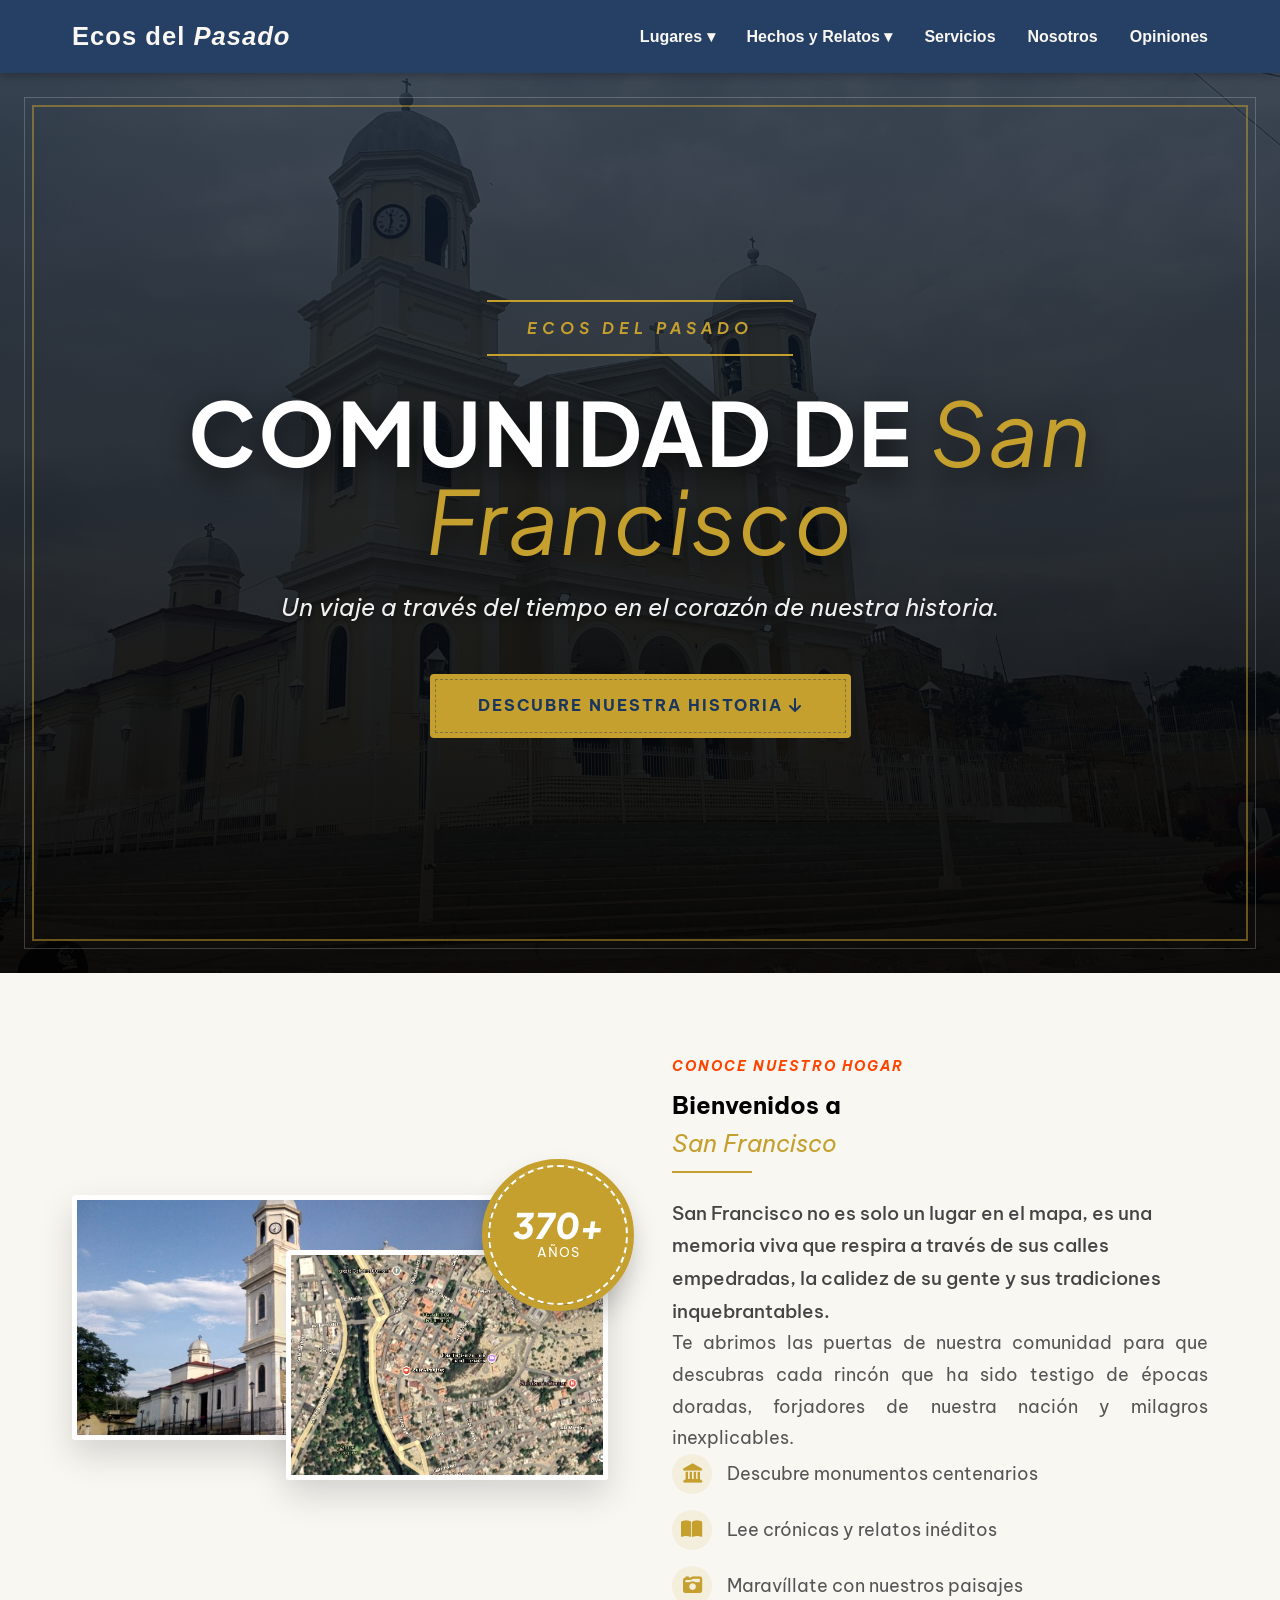
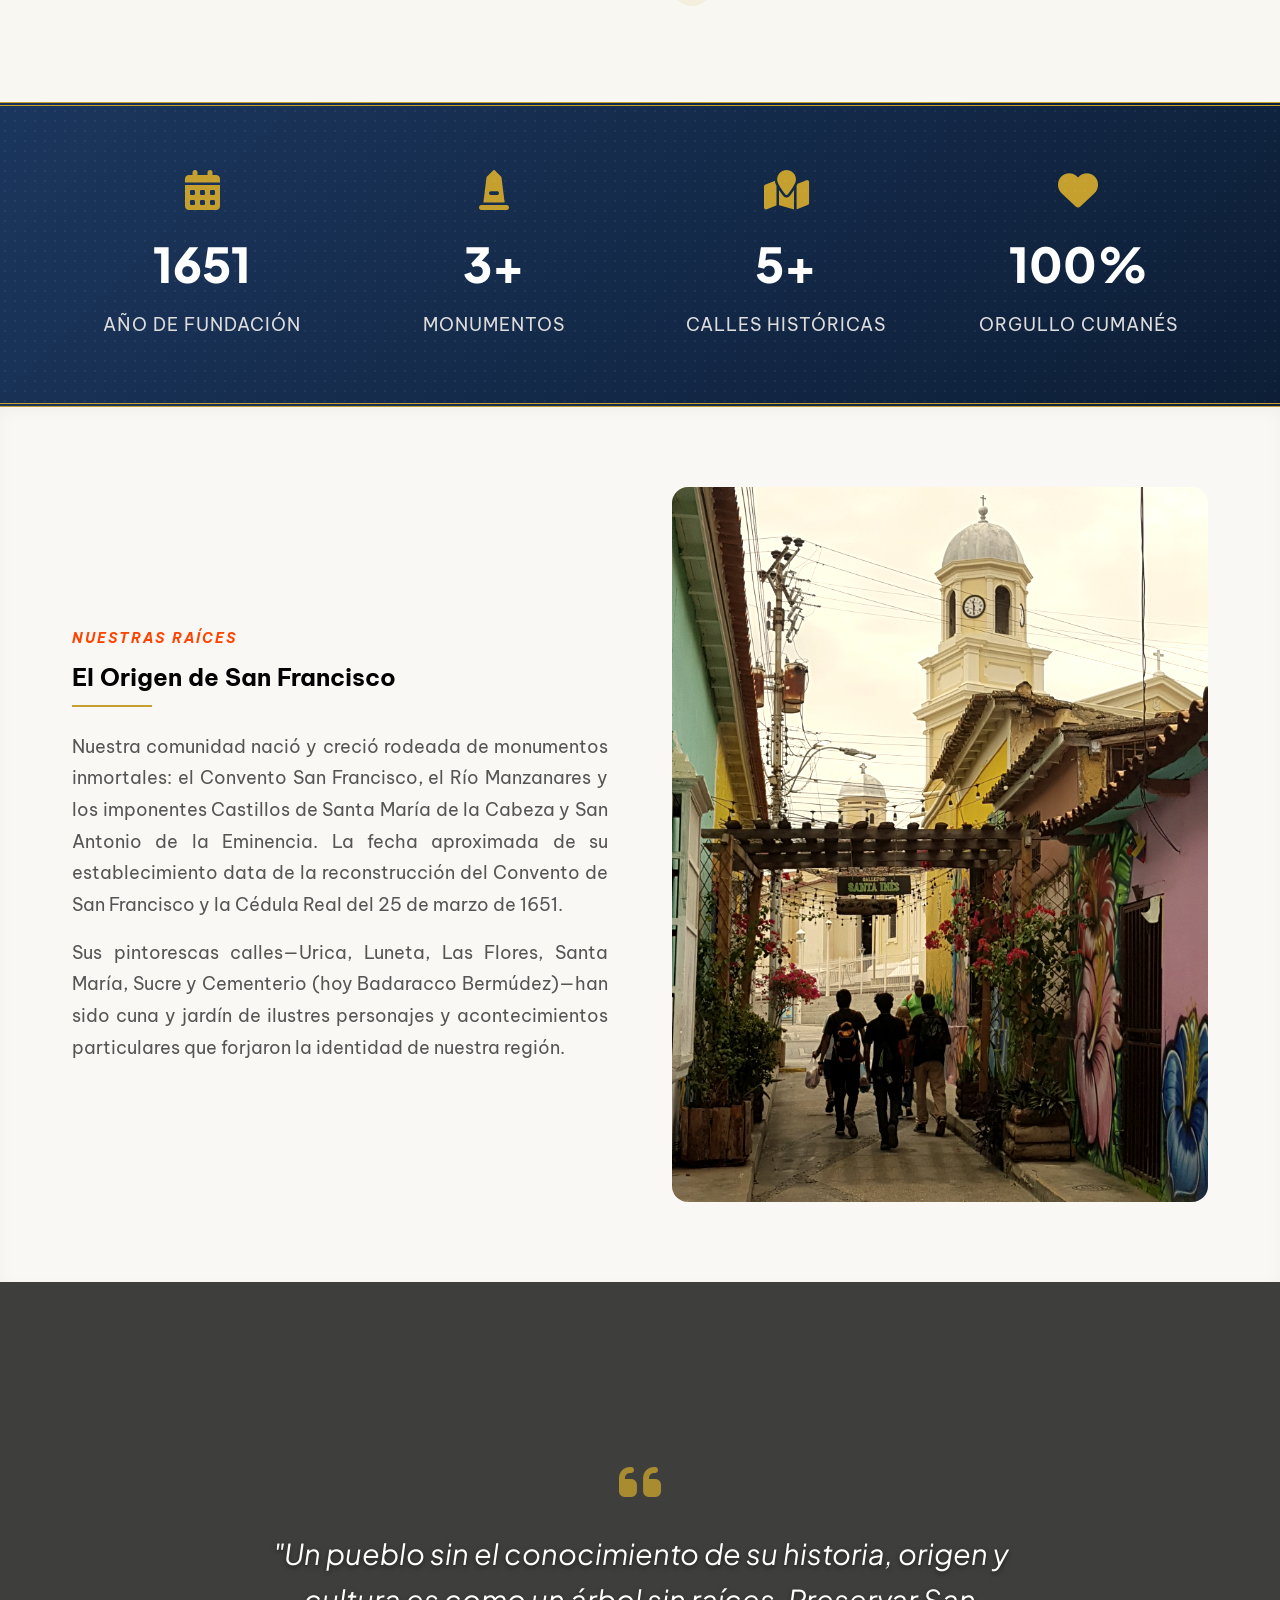
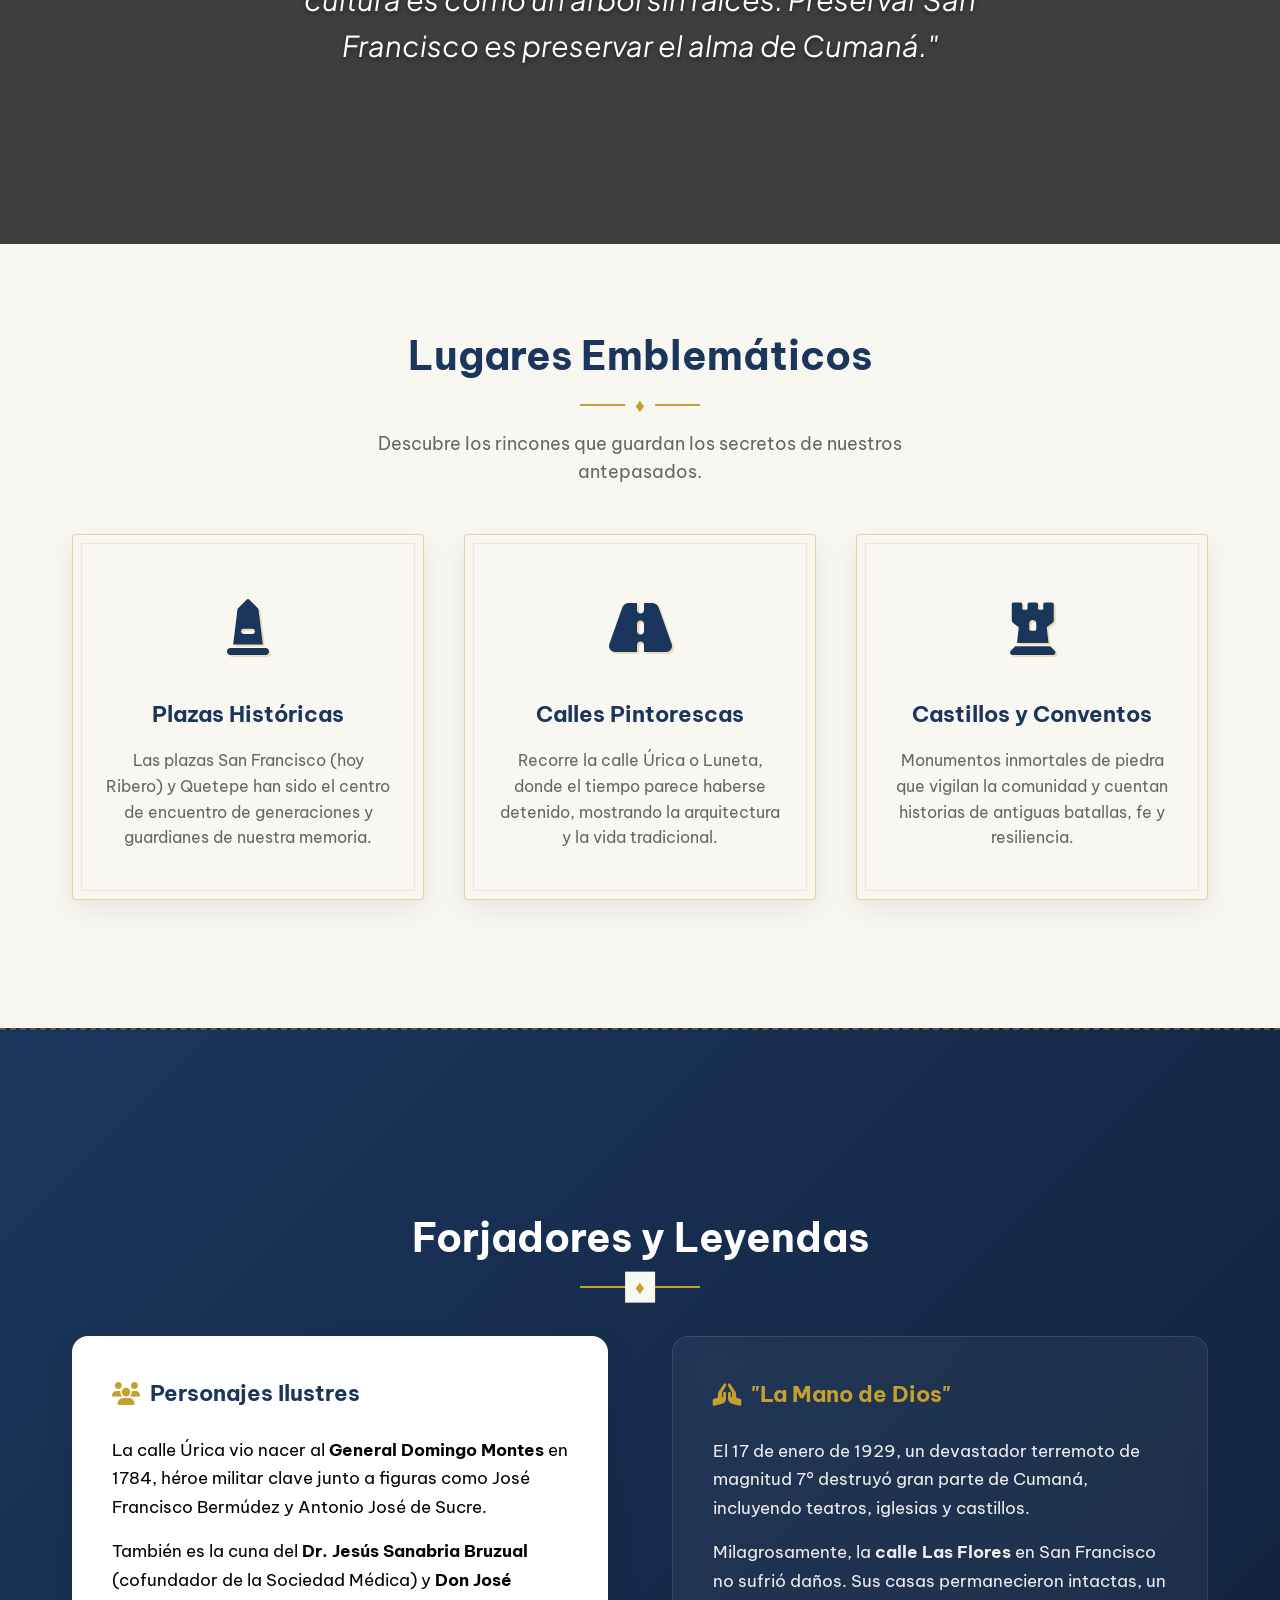
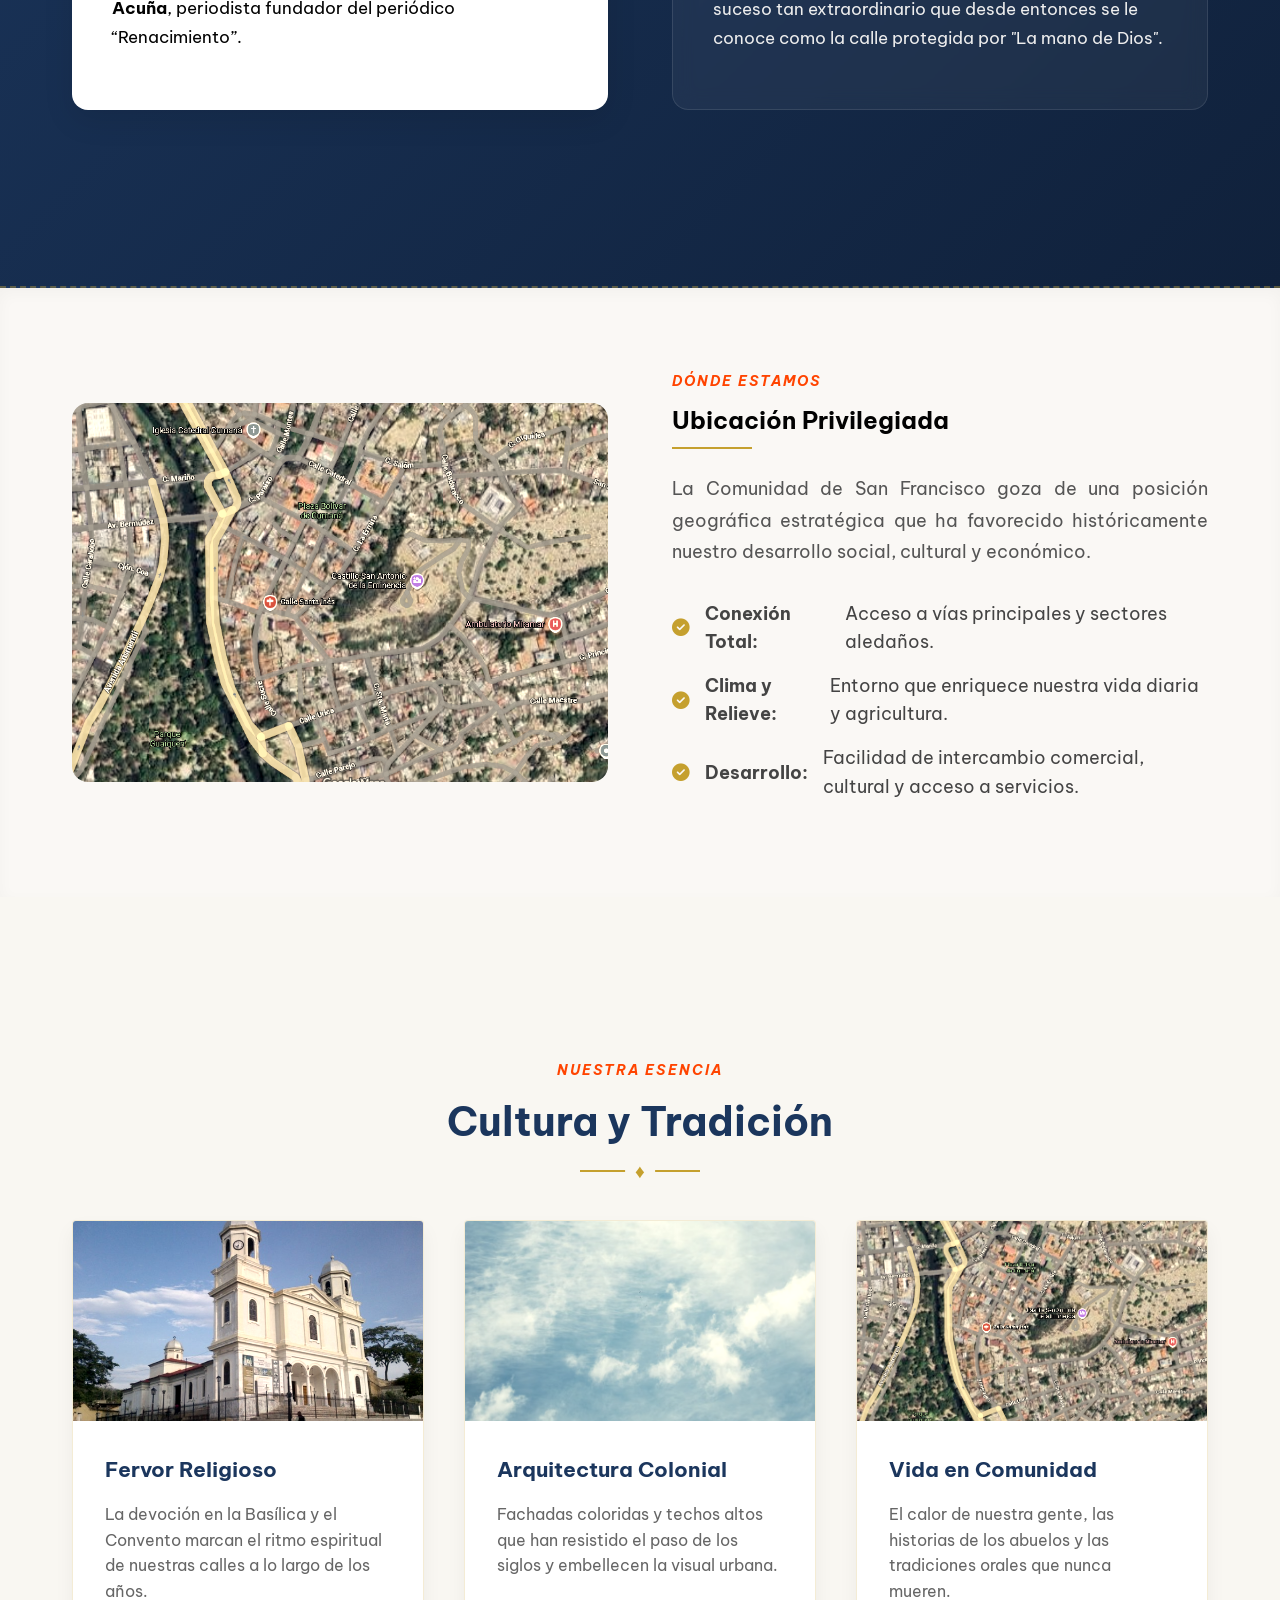
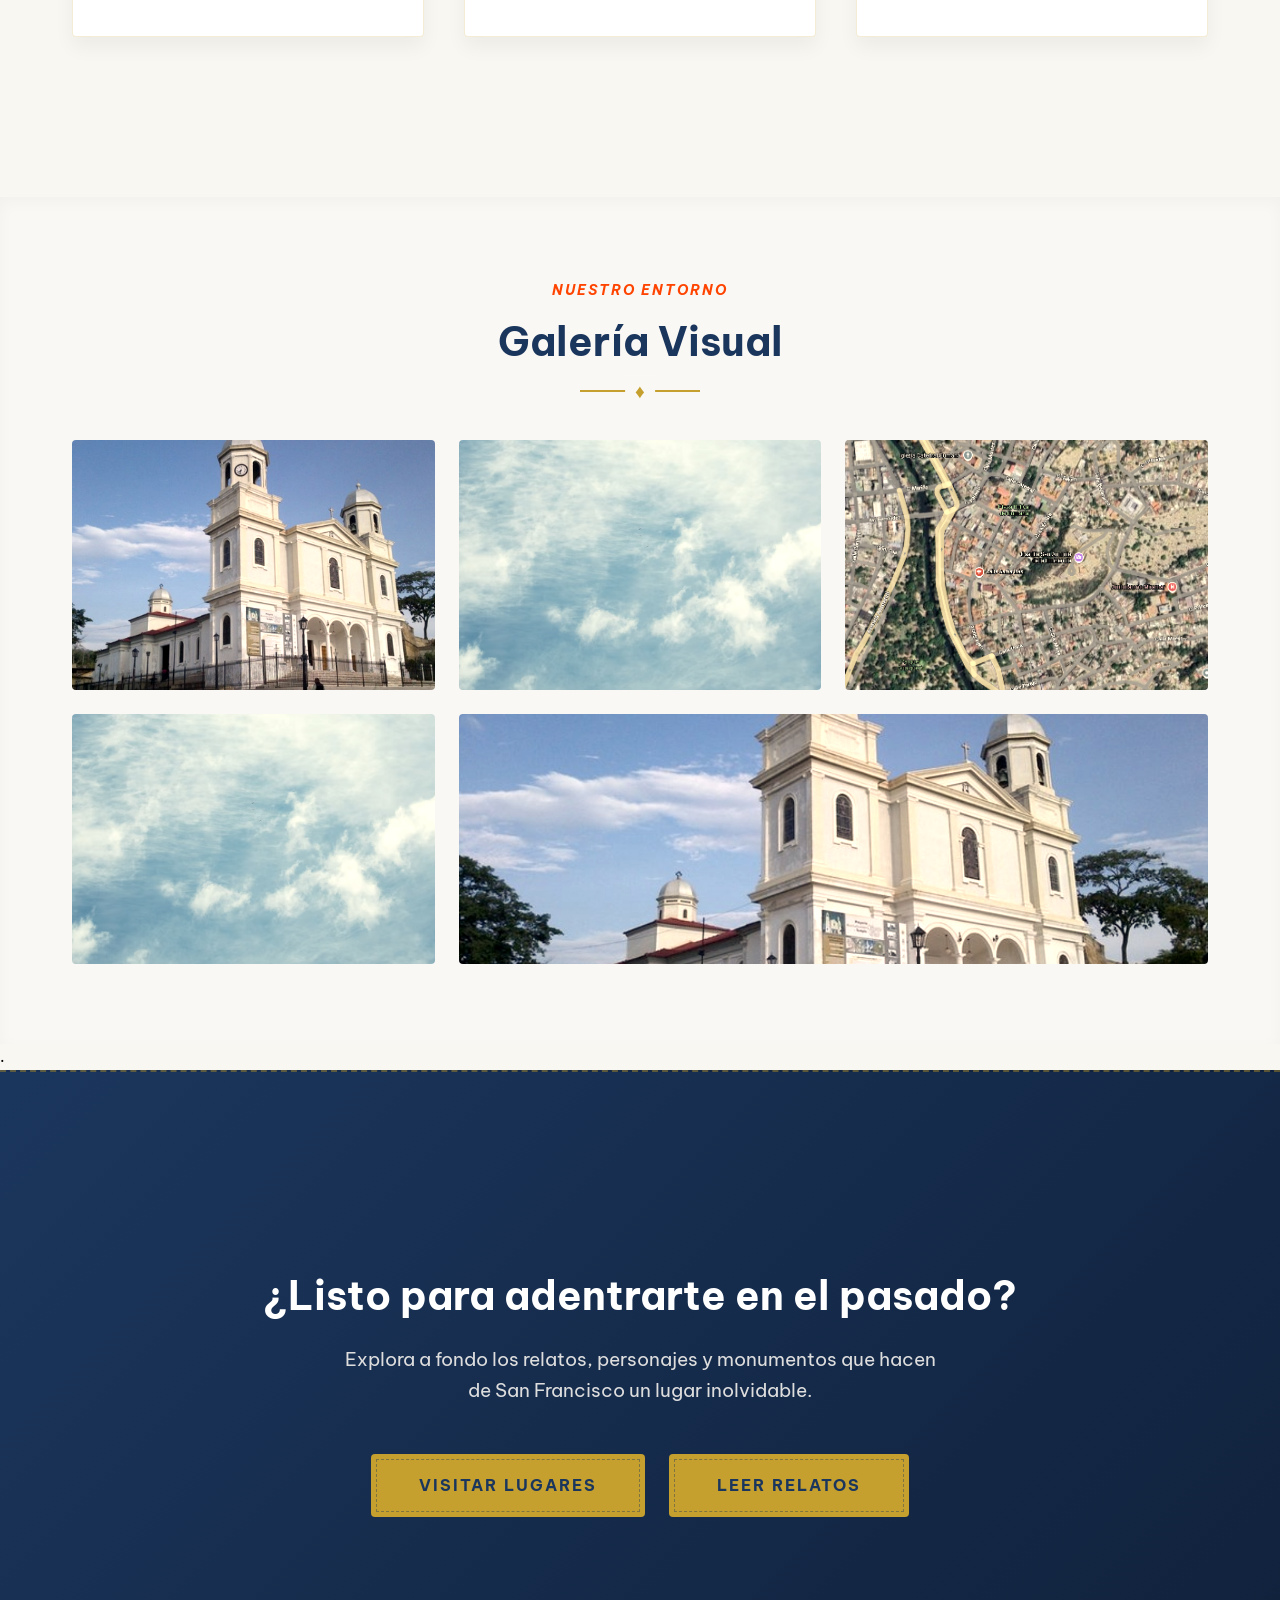
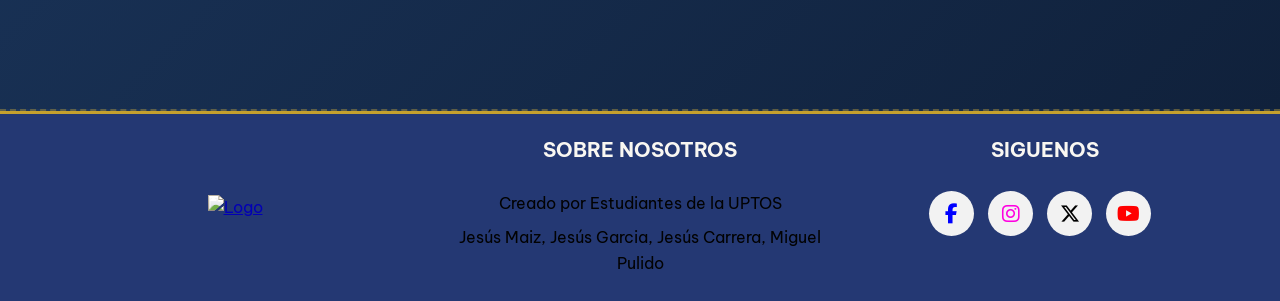
==== commit 13b37aba: "actualizacion de yisus" ====
--- a/index.html
+++ b/index.html
@@ -1,6 +1,5 @@
 <!DOCTYPE html>
 <html lang="en">
-
 <head>
     <meta charset="UTF-8">
     <meta name="viewport" content="width=device-width, initial-scale=1.0">
@@ -8,26 +7,22 @@
     <link rel="stylesheet" href="Style.css">
 
     <link rel="stylesheet" href="https://cdnjs.cloudflare.com/ajax/libs/font-awesome/6.5.1/css/all.min.css">
-
-
-
-    <link
-        href="https://fonts.googleapis.com/css2?family=Be+Vietnam+Pro:wght@400;500;700;900&amp;family=Plus+Jakarta+Sans:wght@400;500;600;700&amp;display=swap"
-        rel="stylesheet" />
+    <link href="https://fonts.googleapis.com/css2?family=Be+Vietnam+Pro:wght@400;500;700;900&amp;family=Plus+Jakarta+Sans:wght@400;500;600;700&amp;display=swap" rel="stylesheet" />
 </head>
 
 <body>
-
+    <!--Titulo central-->
     <header class="header1">
         <nav class="navs">
             <div class="logo">Ecos del <span class="sanfrascisco">Pasado</span></div>
 
+            <!--Boton para activar menu hamburguesa-->
             <button id="menu-toggle" class="menu-toggle">
                 <i class="fas fa-bars"></i>
             </button>
-
+            <!--Aqui van los enlaces a otros index-->
             <ul class="nav-links" id="nav-links">
-                <li><a href="index.html">Inicio</a></li>
+                
                 <li class="dropdown">
                     <a href="#">Lugares ▾</a>
                     <ul class="submenu">
@@ -49,19 +44,22 @@
             </ul>
         </nav>
     </header>
-
+        <!--Contenido principal-->
     <main>
-       
+                            <!--Seccion de bienvenida-->
+        <!--carrusel de imágenes-->
         <section id="hero" class="hero-moderno">
             <div class="carrusel-bg">
                 <div class="carrousel-slide">
-                    <img src="Diseños/portada.jpg" alt="Portada San Francisco">
-                    <img src="Diseños/portada.jpg" alt="Paisaje 2">
-                    <img src="Diseños/portada.jpg" alt="Paisaje 3">
-                    <img src="Diseños/portada.jpg" alt="Paisaje 4">
+                    <img src="Diseños/portada1.jpg" alt="Portada San Francisco">
+                    <img src="Diseños/portada2.jpg" alt="Paisaje 2">
+                    <img src="Diseños/portada3.jpg" alt="Paisaje 3">
+                    <img src="Diseños/portada4.jpg" alt="Paisaje 4">
                 </div>
                 <div class="overlay-hero"></div>
             </div>
+
+        <!--Titulo central-->
             <div class="contenido-hero">
                 <div class="hero-texto-caja">
                     <span class="hero-tag">Ecos del Pasado</span>
@@ -72,7 +70,7 @@
             </div>
         </section>
 
-      
+        <!--Seccion de bienvenida-->
         <section id="bienvenida" class="seccion-bienvenida container-seccion">
             <div class="grid-2-columnas alineacion-centro">
                 <div class="collage-bienvenida">
@@ -99,7 +97,7 @@
             </div>
         </section>
 
-      
+        <!--Seccion de estadisticas-->
         <section class="seccion-estadisticas">
             <div class="container-seccion" style="padding: 3rem 2rem;">
                 <div class="grid-4-columnas">
@@ -127,7 +125,7 @@
             </div>
         </section>
 
-       
+            <!--Seccion de historia-->
         <section id="historia" class="seccion-historia bg-claro">
             <div class="container-seccion">
                 <div class="grid-2-columnas alineacion-centro">
@@ -139,13 +137,13 @@
                         <p class="texto-historia-p mt-2">Sus pintorescas calles—Urica, Luneta, Las Flores, Santa María, Sucre y Cementerio (hoy Badaracco Bermúdez)—han sido cuna y jardín de ilustres personajes y acontecimientos particulares que forjaron la identidad de nuestra región.</p>
                     </div>
                     <div class="imagen-contenedor">
-                        <img src="Diseños/cielo.png" alt="Historia de San Francisco" class="img-fluida img-sombra borde-redondeado">
-                    </div>
-                </div>
-            </div>
-        </section>
-
-       
+                        <img src="Diseños/1.jpg" alt="Historia de San Francisco" class="img-fluida img-sombra borde-redondeado">
+                    </div>
+                </div>
+            </div>
+        </section>
+
+            <!--Dicho-->
         <section class="seccion-cita">
             <div class="overlay-cita"></div>
             <div class="container-seccion contenido-cita text-center">
@@ -154,7 +152,7 @@
             </div>
         </section>
 
-       
+        <!--Seccion de Lugares -->
         <section id="atractivos" class="seccion-tarjetas container-seccion">
             <div class="header-seccion text-center">
                 <h2>Lugares Emblemáticos</h2>
@@ -180,7 +178,7 @@
             </div>
         </section>
 
-       
+        <!--Seccion de personajes y hechos-->
         <section id="personajes" class="seccion-personajes bg-oscuro-textura">
             <div class="container-seccion">
                 <div class="header-seccion text-center color-blanco">
@@ -202,7 +200,7 @@
             </div>
         </section>
 
-       
+        <!--Seccion de ubicacion-->
         <section id="ubicacion" class="seccion-ubicacion bg-claro">
             <div class="container-seccion">
                 <div class="grid-2-columnas reversa alineacion-centro">
@@ -224,7 +222,7 @@
             </div>
         </section>
 
-        
+        <!--Seccion de cultura y tradiciones-->
         <section id="cultura" class="seccion-cultura">
             <div class="container-seccion text-center">
                 <div class="header-seccion">
@@ -264,7 +262,7 @@
             </div>
         </section>
 
-        <!-- Galería Visual Tipo Grid -->
+        <!--Seccion de galeria-->
         <section class="seccion-galeria bg-claro">
             <div class="container-seccion text-center">
                 <div class="header-seccion">
@@ -282,7 +280,7 @@
             </div>
         </section>
 
-        <!-- Llamado a la acción final -->
+        <!--Seccion de CTA-->.
         <section class="seccion-cta bg-oscuro-textura text-center">
             <div class="container-seccion" style="padding: 6rem 2rem;">
                 <h2 style="font-size: 2.5rem; margin-bottom: 1rem; color: white;">¿Listo para adentrarte en el pasado?</h2>
@@ -295,6 +293,7 @@
         </section>
     </main>
 
+    <!--Pie de pagina-->
     <footer class="pie-pagina">
         <div class="grupo-1">
             <div class="box">
@@ -306,11 +305,9 @@
             </div>
             <div class="box">
                 <h2>SOBRE NOSOTROS</h2>
-                <p>Lorem ipsum dolor sit amet consectetur adipisicing elit. Deserunt, perferendis!</p>
-                <p>Lorem ipsum dolor sit, amet consectetur adipisicing elit. Libero, fuga!</p>
-            </div>
-
-
+                <p>Creado por Estudiantes de la UPTOS</p>
+                <p>Jesús Maiz, Jesús Garcia, Jesús Carrera, Miguel Pulido</p>
+            </div>
 
             <div class="box">
                 <h2>SIGUENOS</h2>
@@ -334,11 +331,10 @@
     </div>
 
     <div id="modal-fullscreen" class="modal-full">
-        <span id="cerrar-modal" class="cerrar-modal">&times;</span>
+        <span id="cerrar-modal" class="cerrar">&times;</span>
         <img class="imagen-expandida" id="foto-grande" src="">
     </div>
 
     <script src="js/script.js"></script>
 </body>
-
 </html>
--- a/Style.css
+++ b/Style.css
@@ -1,611 +1,1187 @@
 * {
-    margin: 0;
-    padding: 0;
-    box-sizing: border-box;
+  margin: 0;
+  padding: 0;
+  box-sizing: border-box;
 }
 
 :root {
-    --color-mar: #1B365D;
-    --color-tierra: #ff4400;
-    --color-pergamino: #F9F7F2;
-    --color-texto: #020202;
-    --color-oro: #C5A02E;
-    --color-footer: #00185eda;
+  --color-mar: #1b365d;
+  --color-tierra: #ff4400;
+  --color-pergamino: #f9f7f2;
+  --color-texto: #020202;
+  --color-oro: #c5a02e;
+  --color-footer: #00185eda;
 }
 
 body {
-    font-family: "Be Vietnam Pro", "sans-serif";
-    line-height: 1.6;
+  font-family: "Be Vietnam Pro", "sans-serif";
+  line-height: 1.6;
+  display: flex;
+  flex-direction: column;
+  min-height: 100vh;
+  background-color: var(--color-pergamino);
+  color: var(--color-texto);
+  width: 100%;
+  overflow-x: hidden;
+}
+
+img {
+  filter: sepia(0.3) contrast(1.1);
+  transition:
+    filter 0.5s ease,
+    transform 0.5s ease;
+}
+
+img:hover {
+  filter: sepia(0) contrast(1);
+}
+
+/*header*/
+.header1 {
+  color: var(--color-texto);
+  background-color: rgba(27, 54, 93, 0.95);
+  position: sticky;
+  top: 0;
+  z-index: 1000;
+  backdrop-filter: blur(10px);
+  box-shadow: 0 2px 10px rgba(0, 0, 0, 0.3);
+}
+
+span {
+  font-style: italic;
+}
+
+.logo {
+  color: var(--color-pergamino);
+  font-size: 1.6rem;
+  font-weight: bold;
+  letter-spacing: 1px;
+}
+
+.menu-toggle {
+  display: none;
+}
+
+.navs {
+  display: flex;
+  justify-content: space-between;
+  align-items: center;
+  padding: 1rem 2rem;
+  margin: 0 auto;
+  max-width: 1200px;
+  font-family: sans-serif;
+}
+
+.nav-links {
+  display: flex;
+  list-style: none;
+  gap: 2rem;
+}
+
+.nav-links a {
+  text-decoration: none;
+  font-size: 700;
+  color: var(--color-pergamino);
+  position: relative;
+  font-weight: 600;
+  transition: 0.3s ease;
+}
+
+.nav-links a::after {
+  content: "";
+  position: absolute;
+  width: 0px;
+  height: 2px;
+  left: 0;
+  bottom: -5px;
+  background-color: var(--color-tierra);
+  transition: 0.3s ease;
+}
+
+.nav-links a:hover::after {
+  width: 100%;
+}
+
+.nav-links li:hover {
+  transform: scale(1.1);
+  transition: 0.15s;
+}
+
+.hero-moderno {
+  position: relative;
+  min-height: 100vh;
+  display: flex;
+  align-items: center;
+  justify-content: center;
+  padding: 2rem;
+}
+
+.hero-moderno::before {
+  content: "";
+  position: absolute;
+  top: 2rem;
+  left: 2rem;
+  right: 2rem;
+  bottom: 2rem;
+  border: 2px solid rgba(197, 160, 46, 0.5);
+  z-index: 2;
+  pointer-events: none;
+}
+
+.hero-moderno::after {
+  content: "";
+  position: absolute;
+  top: 1.5rem;
+  left: 1.5rem;
+  right: 1.5rem;
+  bottom: 1.5rem;
+  border: 1px solid rgba(255, 255, 255, 0.2);
+  z-index: 2;
+  pointer-events: none;
+}
+
+.carrusel-bg {
+  position: absolute;
+  top: 0;
+  left: 0;
+  width: 100%;
+  height: 100%;
+  z-index: -1;
+}
+
+.overlay-hero {
+  position: absolute;
+  top: 0;
+  left: 0;
+  width: 100%;
+  height: 100%;
+  background: linear-gradient(
+    to bottom,
+    rgba(15, 30, 50, 0.8),
+    rgba(2, 2, 2, 0.9));
+  z-index: 1;
+}
+
+.carrousel-slide {
+  display: flex;
+  width: 400%;
+  height: 100%;
+  animation: slide 20s infinite ease-in-out;
+}
+
+.carrousel-slide img {
+  width: 100%;
+  height: 100%;
+  object-fit: cover;
+  filter: sepia(0.2) contrast(1.2);
+}
+
+.contenido-hero {
+  z-index: 3;
+  width: 100%;
+  display: flex;
+  flex-direction: column;
+  align-items: center;
+  justify-content: center;
+  position: relative;
+}
+
+.hero-texto-caja {
+  text-align: center;
+  padding: 0 1rem;
+  max-width: 1000px;
+}
+
+.hero-tag {
+  display: inline-block;
+  background: transparent;
+  border: none;
+  border-top: 2px solid var(--color-oro);
+  border-bottom: 2px solid var(--color-oro);
+  color: var(--color-oro);
+  padding: 0.8rem 2.5rem;
+  border-radius: 0;
+  font-family: "Plus Jakarta Sans", serif;
+  font-weight: bold;
+  letter-spacing: 5px;
+  text-transform: uppercase;
+  margin-bottom: 2rem;
+  animation: fadeInDown 1s ease;
+}
+
+.titulo-principal {
+  font-family: "Plus Jakarta Sans", serif;
+  font-size: 5.5rem;
+  color: white;
+  line-height: 1;
+  margin-bottom: 1.5rem;
+  text-shadow: 0 10px 30px rgba(0, 0, 0, 0.8);
+  text-transform: uppercase;
+  letter-spacing: 2px;
+  animation: fadeInDown 1s ease 0.2s both;
+}
+
+.resalto-oro {
+  color: var(--color-oro);
+  font-style: italic;
+  font-weight: 400;
+  text-transform: none;
+}
+
+.subtitulo-principal {
+  font-size: 1.5rem;
+  color: #f0f0f0;
+  margin-bottom: 3rem;
+  text-shadow: 0 2px 5px rgba(0, 0, 0, 0.5);
+  font-style: italic;
+  animation: fadeInUp 1s ease 0.4s both;
+}
+
+.btn-primario {
+  display: inline-block;
+  background-color: var(--color-oro);
+  color: var(--color-mar);
+  font-weight: bold;
+  padding: 1.2rem 3rem;
+  border-radius: 4px;
+  text-transform: uppercase;
+  letter-spacing: 2px;
+  text-decoration: none;
+  transition: all 0.3s ease;
+  animation: fadeInUp 1s ease 0.6s both;
+  position: relative;
+  overflow: hidden;
+}
+
+.btn-primario::before {
+  content: "";
+  position: absolute;
+  top: 5px;
+  left: 5px;
+  right: 5px;
+  bottom: 5px;
+  border: 1px dashed rgba(27, 54, 93, 0.4);
+  pointer-events: none;
+}
+
+.btn-primario:hover {
+  background-color: white;
+  transform: translateY(-3px);
+  box-shadow: 0 15px 30px rgba(0, 0, 0, 0.3);
+}
+
+@keyframes slide {
+  0% {
+    transform: translateX(0);
+  }
+  25% {
+    transform: translateX(0);
+  }
+  30% {
+    transform: translateX(-25%);
+  }
+  55% {
+    transform: translateX(-25%);
+  }
+  60% {
+    transform: translateX(-50%);
+  }
+  85% {
+    transform: translateX(-50%);
+  }
+  90% {
+    transform: translateX(-75%);
+  }
+  100% {
+    transform: translateX(-75%);
+  }
+}
+
+@keyframes fadeInDown {
+  from {
+    opacity: 0;
+    transform: translateY(-30px);
+  }
+  to {
+    opacity: 1;
+    transform: translateY(0);
+  }
+}
+
+@keyframes fadeInUp {
+  from {
+    opacity: 0;
+    transform: translateY(30px);
+  }
+  to {
+    opacity: 1;
+    transform: translateY(0);
+  }
+}
+
+/*otras paginas*/
+.dropdown {
+  position: relative;
+}
+
+/* submenú oculto */
+.submenu {
+  display: none;
+  position: absolute;
+  top: 100%;
+  left: 0;
+  background-color: var(--color-mar);
+  list-style: none;
+  padding: 0;
+  margin: 0;
+  min-width: 200px;
+  border-radius: 6px;
+  box-shadow: 0 4px 15px rgba(0, 0, 0, 0.3);
+}
+
+.submenu li a {
+  display: block;
+  padding: 10px;
+  text-decoration: none;
+  color: white;
+}
+
+.submenu li a:hover {
+  background-color: #333;
+}
+
+.dropdown:hover .submenu {
+  display: block;
+}
+
+/* utilidades y contenedores */
+.container-seccion {
+  max-width: 1200px;
+  margin: 0 auto;
+  padding: 5rem 2rem;
+}
+.text-center {
+  text-align: center;
+}
+.bg-claro {
+  background-color: #faf8f5;
+  box-shadow: 0 5px 15px rgba(0, 0, 0, 0.03) inset;
+}
+.bg-oscuro-textura {
+  background: linear-gradient(135deg, var(--color-mar), #10213b);
+  color: var(--color-pergamino);
+  padding: 6rem 0;
+  border-top: 2px dashed rgba(197, 160, 46, 0.4);
+  border-bottom: 2px dashed rgba(197, 160, 46, 0.4);
+  position: relative;
+}
+#atractivos {
+  padding-bottom: 8rem;
+}
+.color-blanco h2,
+.color-blanco p {
+  color: white !important;
+}
+.mt-2 {
+  margin-top: 1rem;
+}
+.mt-5 {
+  margin-top: 4rem;
+}
+.mb-5 {
+  margin-bottom: 4rem;
+}
+.img-fluida {
+  max-width: 100%;
+  height: auto;
+  display: block;
+}
+.borde-redondeado {
+  border-radius: 4px;
+}
+
+.text-oro {
+  color: var(--color-oro);
+}
+
+/* tipografía y títulos */
+.header-seccion {
+  margin-bottom: 3rem;
+}
+.header-seccion h2 {
+  font-size: 2.5rem;
+  color: var(--color-mar);
+  margin-bottom: 0.5rem;
+}
+.subtitulo-seccion {
+  font-size: 1.1rem;
+  color: #666;
+  max-width: 600px;
+  margin: 0 auto;
+}
+.linea-decorativa {
+  width: 120px;
+  height: 2px;
+  background-color: var(--color-oro);
+  margin: 1rem auto 1.5rem;
+  position: relative;
+}
+.linea-decorativa::before {
+  content: "♦";
+  position: absolute;
+  left: 50%;
+  top: 50%;
+  transform: translate(-50%, -50%);
+  color: var(--color-oro);
+  background: var(--color-pergamino);
+  padding: 0 10px;
+  font-size: 1.2rem;
+}
+.bg-claro .linea-decorativa::before {
+  background: #faf8f5;
+}
+.linea-decorativa-izquierda {
+  width: 80px;
+  height: 2px;
+  background-color: var(--color-oro);
+  margin: 0.5rem 0 1.5rem;
+}
+.etiqueta-seccion {
+  display: inline-block;
+  font-weight: bold;
+  color: var(--color-tierra);
+  text-transform: uppercase;
+  letter-spacing: 2px;
+  font-size: 0.9rem;
+  margin-bottom: 0.5rem;
+}
+
+/* drop cap */
+.drop-cap::first-letter {
+  font-size: 3.5rem;
+  font-weight: 700;
+  font-family: "Plus Jakarta Sans", serif;
+  color: var(--color-tierra);
+  float: left;
+  line-height: 1;
+  margin-right: 0.5rem;
+  margin-top: 0.2rem;
+}
+
+/* grids */
+.grid-2-columnas {
+  display: grid;
+  grid-template-columns: 1fr 1fr;
+  gap: 4rem;
+}
+.grid-2-columnas.alineacion-centro {
+  align-items: center;
+}
+.grid-2-columnas.reversa {
+  direction: rtl;
+}
+.grid-2-columnas.reversa > * {
+  direction: ltr;
+}
+.grid-3-columnas {
+  display: grid;
+  grid-template-columns: repeat(3, 1fr);
+  gap: 2.5rem;
+}
+
+/* seccion bienvenida e historia */
+.texto-destacado {
+  font-size: 1.5rem;
+  line-height: 1.8;
+  color: #444;
+  max-width: 800px;
+  margin: 0 auto;
+}
+.texto-historia-p {
+  font-size: 1.1rem;
+  color: #555;
+  line-height: 1.8;
+  text-align: justify;
+}
+
+/* imagenes */
+.imagen-contenedor {
+  width: 100%;
+  border-radius: 16px;
+  overflow: hidden;
+}
+.imagen-contenedor img {
+  width: 100%;
+  height: 100%;
+  object-fit: cover;
+  display: block;
+  cursor: pointer;
+  transition: transform 0.5s ease;
+}
+.imagen-contenedor img:hover {
+  transform: scale(1.03);
+}
+
+/* tarjetas de lugares */
+.tarjeta-lugar {
+  background: var(--color-pergamino);
+  padding: 3rem 2rem;
+  border-radius: 4px;
+  text-align: center;
+  box-shadow: 0 10px 30px rgba(0, 0, 0, 0.08);
+  transition: transform 0.4s cubic-bezier(0.175, 0.885, 0.32, 1.275);
+  border: 1px solid rgba(197, 160, 46, 0.4);
+  position: relative;
+}
+.tarjeta-lugar::before {
+  content: "";
+  position: absolute;
+  top: 8px;
+  left: 8px;
+  right: 8px;
+  bottom: 8px;
+  border: 1px solid rgba(197, 160, 46, 0.2);
+  pointer-events: none;
+}
+
+.tarjeta-lugar {
+    transition: transform 0.3s ease, box-shadow 0.3s ease; 
+}
+
+.tarjeta-lugar:hover {
+    transform: translateY(-30px);
+    box-shadow: 0 10px 20px rgba(0, 0, 0, 0.15); 
+}
+
+.icono-lugar {
+  font-size: 3.5rem;
+  color: var(--color-mar);
+  margin-bottom: 1.5rem;
+  text-shadow: 2px 2px 0px rgba(197, 160, 46, 0.3);
+}
+.tarjeta-lugar h3 {
+  color: var(--color-mar);
+  margin-bottom: 1rem;
+  font-size: 1.4rem;
+}
+.tarjeta-lugar p {
+  color: #666;
+  font-size: 1rem;
+  line-height: 1.6;
+}
+
+/* personajes y leyendas */
+.caja-info-clara {
+  background: white;
+  padding: 2.5rem;
+  border-radius: 16px;
+  color: var(--color-texto);
+  box-shadow: 0 10px 30px rgba(0, 0, 0, 0.1);
+}
+.caja-info-clara h3 {
+  color: var(--color-mar);
+  margin-bottom: 1.5rem;
+  font-size: 1.4rem;
+  display: flex;
+  align-items: center;
+  gap: 10px;
+}
+.caja-info-clara p {
+  margin-bottom: 1rem;
+  line-height: 1.7;
+  font-size: 1.05rem;
+}
+.caja-info-destacada {
+  background: rgba(255, 255, 255, 0.05);
+  border: 1px solid rgba(255, 255, 255, 0.1);
+  padding: 2.5rem;
+  border-radius: 16px;
+  backdrop-filter: blur(10px);
+}
+.caja-info-destacada h3 {
+  color: var(--color-oro);
+  margin-bottom: 1.5rem;
+  font-size: 1.4rem;
+  display: flex;
+  align-items: center;
+  gap: 10px;
+}
+.caja-info-destacada p {
+  margin-bottom: 1rem;
+  line-height: 1.7;
+  font-size: 1.05rem;
+  color: #eee;
+}
+
+/* bienvenida mejorada */
+.collage-bienvenida {
+  position: relative;
+  width: 100%;
+  padding-bottom: 2rem;
+}
+.img-collage {
+  border-radius: 4px;
+  box-shadow: 0 15px 35px rgba(0, 0, 0, 0.15);
+}
+.img-principal {
+  width: 80%;
+  height: auto;
+  position: relative;
+  z-index: 1;
+  border: 5px solid white;
+}
+.img-secundaria {
+  width: 60%;
+  height: auto;
+  position: absolute;
+  bottom: 0;
+  right: 0;
+  z-index: 2;
+  border: 5px solid white;
+}
+.insignia-experiencia {
+  position: absolute;
+  top: -30px;
+  right: -20px;
+  background-color: var(--color-oro);
+  color: white;
+  border-radius: 50%;
+  text-align: center;
+  width: 140px;
+  height: 140px;
+  display: flex;
+  flex-direction: column;
+  justify-content: center;
+  align-items: center;
+  z-index: 3;
+  box-shadow: 0 15px 30px rgba(0, 0, 0, 0.3);
+  border: 2px dashed white;
+  outline: 6px solid var(--color-oro);
+}
+.insignia-experiencia span {
+  font-size: 2.2rem;
+  font-weight: 900;
+  line-height: 1;
+  font-family: "Plus Jakarta Sans", serif;
+}
+.insignia-experiencia p {
+  font-size: 0.8rem;
+  margin: 0;
+  text-transform: uppercase;
+  letter-spacing: 1px;
+}
+
+.texto-destacado-moderno {
+  font-size: 1.2rem;
+  line-height: 1.7;
+  color: #444;
+  font-weight: 500;
+}
+.lista-bienvenida {
+  list-style: none;
+  padding: 0;
+}
+.lista-bienvenida li {
+  margin-bottom: 1rem;
+  font-size: 1.1rem;
+  display: flex;
+  align-items: center;
+  gap: 15px;
+  color: #555;
+}
+.lista-bienvenida i {
+  background: rgba(197, 160, 46, 0.1);
+  width: 40px;
+  height: 40px;
+  display: flex;
+  align-items: center;
+  justify-content: center;
+  border-radius: 50%;
+  font-size: 1.2rem;
+}
+
+/* galería visual */
+.galeria-masonry {
+  display: grid;
+  grid-template-columns: repeat(3, 1fr);
+  gap: 1.5rem;
+  auto-rows: 250px;
+}
+.galeria-item {
+  border-radius: 4px;
+  overflow: hidden;
+  height: 250px;
+}
+.galeria-item img {
+  width: 100%;
+  height: 100%;
+  object-fit: cover;
+  transition: transform 0.5s ease;
+  cursor: pointer;
+}
+.galeria-item img:hover {
+  transform: scale(1.05);
+}
+.galeria-item-ancho {
+  grid-column: span 2;
+}
+
+/* estadísticas */
+.seccion-estadisticas {
+  background: linear-gradient(135deg, var(--color-mar), #0d1e36);
+  color: white;
+  padding: 1rem 0;
+  border-top: 4px double var(--color-oro);
+  border-bottom: 4px double var(--color-oro);
+  position: relative;
+}
+.seccion-estadisticas::before {
+  content: "";
+  position: absolute;
+  top: 0;
+  left: 0;
+  right: 0;
+  bottom: 0;
+  background-image: radial-gradient(
+    rgba(255, 255, 255, 0.05) 1px,
+    transparent 1px
+  );
+  background-size: 10px 10px;
+  pointer-events: none;
+}
+.grid-4-columnas {
+  display: grid;
+  grid-template-columns: repeat(4, 1fr);
+  gap: 2rem;
+  text-align: center;
+}
+.stat-item i {
+  font-size: 2.5rem;
+  color: var(--color-oro);
+  margin-bottom: 1rem;
+}
+.stat-item .contador {
+  font-size: 3rem;
+  font-weight: 900;
+  margin-bottom: 0.5rem;
+  font-family: "Plus Jakarta Sans", sans-serif;
+}
+.stat-item p {
+  font-size: 1.1rem;
+  text-transform: uppercase;
+  letter-spacing: 1px;
+  color: #ddd;
+}
+
+/* cita */
+.seccion-cita {
+  position: relative;
+  background: url("Diseños/portada.jpg") center/cover fixed;
+  padding: 6rem 2rem;
+  color: white;
+}
+.overlay-cita {
+  position: absolute;
+  top: 0;
+  left: 0;
+  width: 100%;
+  height: 100%;
+  background: rgba(0, 0, 0, 0.75);
+}
+.contenido-cita {
+  position: relative;
+  z-index: 1;
+  max-width: 800px;
+  margin: 0 auto;
+}
+.icono-comilla {
+  font-size: 3rem;
+  color: var(--color-oro);
+  margin-bottom: 1.5rem;
+  opacity: 0.8;
+}
+.contenido-cita blockquote {
+  font-size: 1.8rem;
+  font-style: italic;
+  line-height: 1.6;
+  font-family: "Plus Jakarta Sans", serif;
+  text-shadow: 0 2px 5px rgba(0, 0, 0, 0.5);
+}
+
+/* cultura */
+.seccion-cultura {
+  padding: 5rem 0;
+}
+.cultura-card {
+  background: white;
+  border-radius: 4px;
+  overflow: hidden;
+  box-shadow: 0 10px 20px rgba(0, 0, 0, 0.05);
+  transition: transform 0.3s ease;
+  border: 1px solid rgba(197, 160, 46, 0.2);
+}
+.cultura-card:hover {
+  transform: translateY(-10px);
+  box-shadow: 0 15px 30px rgba(0, 0, 0, 0.1);
+}
+.cultura-img {
+  height: 200px;
+  overflow: hidden;
+}
+.cultura-img img {
+  width: 100%;
+  height: 100%;
+  object-fit: cover;
+  transition: transform 0.5s ease;
+  display: block;
+}
+.cultura-card:hover .cultura-img img {
+  transform: scale(1.1);
+}
+.cultura-info {
+  padding: 2rem;
+  text-align: left;
+}
+.cultura-info h3 {
+  color: var(--color-mar);
+  margin-bottom: 1rem;
+  font-size: 1.3rem;
+}
+.cultura-info p {
+  color: #666;
+  line-height: 1.6;
+}
+
+.botones-cta {
+  display: flex;
+  justify-content: center;
+  align-items: center;
+  gap: 1.5rem;
+  flex-wrap: wrap;
+  margin-top: 3rem;
+}
+.btn-secundario {
+  display: inline-block;
+  background-color: var(--color-oro);
+  color: var(--color-mar);
+  font-weight: bold;
+  padding: 1.2rem 3rem;
+  border-radius: 4px;
+  text-transform: uppercase;
+  letter-spacing: 2px;
+  text-decoration: none;
+  transition: all 0.3s ease;
+  animation: fadeInUp 1s ease 0.6s both;
+  position: relative;
+  overflow: hidden;
+}
+
+.btn-secundario::before {
+  content: "";
+  position: absolute;
+  top: 5px;
+  left: 5px;
+  right: 5px;
+  bottom: 5px;
+  border: 1px dashed rgba(27, 54, 93, 0.4);
+  pointer-events: none;
+}
+
+.btn-secundario:hover {
+  background-color: white;
+  transform: translateY(-3px);
+  box-shadow: 0 15px 30px rgba(0, 0, 0, 0.3);
+
+}
+
+/* lista de beneficios */
+.lista-beneficios {
+  list-style: none;
+  padding: 0;
+  margin-top: 2rem;
+}
+.lista-beneficios li {
+  margin-bottom: 1rem;
+  font-size: 1.1rem;
+  display: flex;
+  align-items: center;
+  gap: 15px;
+  color: #444;
+}
+
+/* footer */
+
+.pie-pagina {
+  width: 100%;
+  background-color: var(--color-footer);
+  color: var(--color-texto);
+  padding: 20px 0;
+  text-align: center;
+  border-top: 3px solid var(--color-oro);
+}
+
+.grupo-1 {
+  width: 100%;
+  max-width: 1200px;
+  margin: auto;
+  display: grid;
+  grid-template-columns: repeat(3, 1fr);
+  grid-gap: 15px;
+  padding: 0;
+}
+
+.grupo-1 .box figure {
+  width: 100%;
+  height: 100%;
+  display: flex;
+  justify-content: center;
+  align-items: center;
+}
+
+.grupo-1 .box figure img {
+  width: auto;
+  height: 50px;
+}
+
+.grupo-1 .box h2 {
+  color: var(--color-pergamino);
+  margin-bottom: 25px;
+  font-size: 20px;
+}
+
+.grupo-1 .box p {
+  color: var(--color-texto);
+  margin-bottom: 5px;
+  font-size: 16px;
+}
+
+.grupo-1 .box .red-social a {
+  display: inline-block;
+  text-decoration: none;
+  width: 45px;
+  height: 45px;
+  line-height: 45px;
+  color: #1a1a1a;
+  margin-right: 10px;
+  background-color: #f2f2f2;
+  text-align: center;
+  border-radius: 50%;
+  transition: all 300ms ease;
+  font-size: 20px;
+}
+
+.grupo-1 .box .red-social a:hover {
+  background-color: #ffc107;
+  color: #000;
+}
+
+
+footer p {
+  margin: 8px 0;
+  font-size: 0.9rem;
+  max-width: 800px;
+}
+
+
+/* pantalla completa */
+
+.modal-full {
+  display: none;
+  position: fixed;
+  top: 0;
+  left: 0;
+  width: 100%;
+  height: 100%;
+  background-color: rgb(0, 0, 0, 0.9);
+  z-index: 9999;
+  justify-content: center;
+  align-items: center;
+}
+
+.modal-full .cerrar {
+  position: absolute;
+  top: 20px;
+  right: 20px;
+  color: white;
+  font-size: 3rem;
+  cursor: pointer;
+}
+
+.imagen-expandida {
+  width: auto;
+  height: auto;
+  max-width: 90vw;
+  max-height: 90vh;
+  display: block;
+  margin: 0 auto;
+  border-radius: 10px;
+  box-shadow: 0 0 20px rgba(0, 0, 0, 0.5);
+  transition: transform 0.3s ease-in-out;
+  cursor: pointer;
+  object-fit: cover;
+  border-radius: 20px;
+}
+
+/* Tablets y Laptops pequeñas */
+@media screen and (max-width: 1024px) {
+  .navs {
+    padding: 1rem;
+  }
+
+  .grid-2-columnas,
+  .grid-3-columnas {
+    grid-template-columns: 1fr;
+    gap: 3rem;
+  }
+  .grid-4-columnas {
+    grid-template-columns: repeat(2, 1fr);
+    gap: 3rem;
+  }
+  .grid-2-columnas.reversa {
+    direction: ltr;
+  }
+  .grid-2-columnas.reversa > * {
+    direction: ltr;
+  }
+
+  .titulo-principal {
+    font-size: 3rem;
+  }
+  .subtitulo-principal {
+    font-size: 1.2rem;
+  }
+  .texto-destacado {
+    font-size: 1.2rem;
+  }
+
+  .insignia-experiencia {
+    top: -10px;
+    right: 0;
+    width: 100px;
+    height: 100px;
+    padding: 1rem;
+  }
+  .insignia-experiencia span {
+    font-size: 1.4rem;
+  }
+  .galeria-masonry {
+    grid-template-columns: repeat(2, 1fr);
+  }
+  .galeria-item-ancho {
+    grid-column: span 1;
+  }
+}
+
+/* Dispositivos móviles grandes */
+@media screen and (max-width: 768px) {
+  .navs {
+    justify-content: space-between;
+    padding: 0.8rem 1.5rem;
+  }
+
+  .menu-toggle {
+    display: block;
+    background: none;
+    border: none;
+    color: var(--color-pergamino);
+    font-size: 1.8rem;
+    cursor: pointer;
+    z-index: 1001;
+  }
+
+  .nav-links {
     display: flex;
     flex-direction: column;
-    min-height: 100vh;
-    background-color: var(--color-pergamino);
-    color: var(--color-texto);
+    position: fixed;
+    top: 0;
+    right: -100%;
+    /* Oculto a la derecha */
+    width: 70%;
+    height: 100vh;
+    background-color: var(--color-mar);
+    padding: 80px 40px;
+    transition: 0.4s ease-in-out;
+    box-shadow: -5px 0 15px rgba(0, 0, 0, 0.5);
+    gap: 2.5rem;
+    z-index: 1000;
+  }
+
+  .nav-links.active {
+    right: 0;
+    /* Mostrar menú */
+  }
+
+  .nav-links li:hover {
+    transform: none;
+  }
+
+  .submenu {
+    position: static;
+    background: rgba(0, 0, 0, 0.2);
+    box-shadow: none;
     width: 100%;
-    overflow-x: hidden;
-    margin: 0;
-    padding: 0;
-}
-
-
-img {
-    filter: sepia(0.3) contrast(1.1);
-    transition: filter 0.5s ease, transform 0.5s ease;
-}
-img:hover {
-    filter: sepia(0) contrast(1);
-}
-
-/*header*/
-.header1 {
-    color: var(--color-texto);
-    background-color: rgba(27, 54, 93, 0.95);
-    position: sticky;
-    top: 0;
-    z-index: 1000;
-    backdrop-filter: blur(10px);
-    box-shadow: 0 2px 10px rgba(0, 0, 0, 0.3);
-}
-
-span {
-    font-style: italic;
-}
-
-.logo {
-    color: var(--color-pergamino);
-    font-size: 1.6rem;
-    font-weight: bold;
-    letter-spacing: 1px;
-}
-
-.menu-toggle {
-    display: none;
-        
-}
-
-.navs {
-    display: flex;
-    justify-content: space-between;
-    align-items: center;
-    padding: 1rem 2rem;
-    margin: 0 auto;
-    max-width: 1200px;
-    font-family: sans-serif;
-
-}
-
-.nav-links {
-    display: flex;
-    list-style: none;
-    gap: 2rem;
-}
-
-.nav-links a {
-    text-decoration: none;
-    font-size: 700;
-    color: var(--color-pergamino);
-    text-decoration: none;
-
-    position: relative;
-    font-weight: 600;
-    transition: 0.3s ease;
-
-}
-
-.nav-links a::after {
-    content: "";
-    position: absolute;
-    width: 0px;
-    height: 2px;
-    left: 0;
-    bottom: -5px;
-    background-color: var(--color-tierra);
-    transition: 0.3s ease;
-}
-
-.nav-links a:hover::after {
-    width: 100%;
-}
-
-
-.nav-links li:hover {
-    transform: scale(1.1);
-    transition: 0.15s;
-}
-
-
-.hero-moderno { position: relative; min-height: 100vh; display: flex; align-items: center; justify-content: center; padding: 2rem; }
-.hero-moderno::before { content: ''; position: absolute; top: 2rem; left: 2rem; right: 2rem; bottom: 2rem; border: 2px solid rgba(197, 160, 46, 0.5); z-index: 2; pointer-events: none; }
-.hero-moderno::after { content: ''; position: absolute; top: 1.5rem; left: 1.5rem; right: 1.5rem; bottom: 1.5rem; border: 1px solid rgba(255, 255, 255, 0.2); z-index: 2; pointer-events: none; }
-
-.carrusel-bg { position: absolute; top: 0; left: 0; width: 100%; height: 100%; z-index: -1; }
-.overlay-hero { position: absolute; top: 0; left: 0; width: 100%; height: 100%; background: linear-gradient(to bottom, rgba(15, 30, 50, 0.8), rgba(2, 2, 2, 0.9)); z-index: 1; }
-.carrousel-slide { display: flex; width: 400%; height: 100%; animation: slide 20s infinite ease-in-out; }
-.carrousel-slide img { width: 100%; height: 100%; object-fit: cover; filter: sepia(0.2) contrast(1.2); }
-
-.contenido-hero { z-index: 3; width: 100%; display: flex; flex-direction: column; align-items: center; justify-content: center; position: relative; }
-.hero-texto-caja { text-align: center; padding: 0 1rem; max-width: 1000px; }
-.hero-tag { display: inline-block; background: transparent; border: none; border-top: 2px solid var(--color-oro); border-bottom: 2px solid var(--color-oro); color: var(--color-oro); padding: 0.8rem 2.5rem; border-radius: 0; font-family: 'Plus Jakarta Sans', serif; font-weight: bold; letter-spacing: 5px; text-transform: uppercase; margin-bottom: 2rem; animation: fadeInDown 1s ease; }
-.titulo-principal { font-family: 'Plus Jakarta Sans', serif; font-size: 5.5rem; color: white; line-height: 1; margin-bottom: 1.5rem; text-shadow: 0 10px 30px rgba(0,0,0,0.8); text-transform: uppercase; letter-spacing: 2px; animation: fadeInDown 1s ease 0.2s both; }
-.resalto-oro { color: var(--color-oro); font-style: italic; font-weight: 400; text-transform: none; }
-.subtitulo-principal { font-size: 1.5rem; color: #f0f0f0; margin-bottom: 3rem; text-shadow: 0 2px 5px rgba(0,0,0,0.5); font-style: italic; animation: fadeInUp 1s ease 0.4s both; }
-.btn-primario { display: inline-block; background-color: var(--color-oro); color: var(--color-mar); font-weight: bold; padding: 1.2rem 3rem; border-radius: 4px; text-transform: uppercase; letter-spacing: 2px; text-decoration: none; transition: all 0.3s ease; animation: fadeInUp 1s ease 0.6s both; position: relative; overflow: hidden; }
-.btn-primario::before { content: ''; position: absolute; top: 5px; left: 5px; right: 5px; bottom: 5px; border: 1px dashed rgba(27, 54, 93, 0.4); pointer-events: none; }
-.btn-primario:hover { background-color: white; transform: translateY(-3px); box-shadow: 0 15px 30px rgba(0,0,0,0.3); }
-
-@keyframes slide {
-    0% { transform: translateX(0); }
-    25% { transform: translateX(0); }
-    30% { transform: translateX(-25%); }
-    55% { transform: translateX(-25%); }
-    60% { transform: translateX(-50%); }
-    85% { transform: translateX(-50%); }
-    90% { transform: translateX(-75%); }
-    100% { transform: translateX(-75%); }
-}
-
-@keyframes fadeInDown {
-    from { opacity: 0; transform: translateY(-30px); }
-    to { opacity: 1; transform: translateY(0); }
-}
-
-@keyframes fadeInUp {
-    from { opacity: 0; transform: translateY(30px); }
-    to { opacity: 1; transform: translateY(0); }
-}
-
-/*otras paginas*/
-.dropdown {
-    position: relative;
-}
-
-/* submenú oculto */
-.submenu {
-    display: none;
-    position: absolute;
-    top: 100%;
-    left: 0;
-    background-color: var(--color-mar);
-    list-style: none;
-    padding: 0;
-    margin: 0;
-    min-width: 200px;
-    border-radius: 6px;
-    box-shadow: 0 4px 15px rgba(0, 0, 0, 0.3);
-}
-
-.submenu li a {
-    display: block;
-    padding: 10px;
-    text-decoration: none;
-    color: white;
-}
-
-.submenu li a:hover {
-    background-color: #333;
-}
-
-.dropdown:hover .submenu {
-    display: block;
-}
-
-/* utilidades y contenedores */
-.container-seccion { max-width: 1200px; margin: 0 auto; padding: 5rem 2rem; }
-.text-center { text-align: center; }
-.bg-claro { background-color: #faf8f5; box-shadow: 0 5px 15px rgba(0,0,0,0.03) inset; }
-.bg-oscuro-textura { 
-    background: linear-gradient(135deg, var(--color-mar), #10213b); 
-    color: var(--color-pergamino);
-    padding: 6rem 0;
-    border-top: 2px dashed rgba(197, 160, 46, 0.4);
-    border-bottom: 2px dashed rgba(197, 160, 46, 0.4);
-    position: relative;
-}
-#atractivos {
-    padding-bottom: 8rem;
-}
-.color-blanco h2, .color-blanco p { color: white !important; }
-.mt-2 { margin-top: 1rem; }
-.mt-5 { margin-top: 4rem; }
-.mb-5 { margin-bottom: 4rem; }
-.img-fluida { max-width: 100%; height: auto; display: block; }
-.borde-redondeado { border-radius: 4px; }
-.img-sombra { box-shadow: 0 15px 35px rgba(0,0,0,0.15); }
-.text-oro { color: var(--color-oro); }
-
-/* tipografía y títulos */
-.header-seccion { margin-bottom: 3rem; }
-.header-seccion h2 { font-size: 2.5rem; color: var(--color-mar); margin-bottom: 0.5rem; }
-.subtitulo-seccion { font-size: 1.1rem; color: #666; max-width: 600px; margin: 0 auto; }
-.linea-decorativa { width: 120px; height: 2px; background-color: var(--color-oro); margin: 1rem auto 1.5rem; position: relative; }
-.linea-decorativa::before { content: '♦'; position: absolute; left: 50%; top: 50%; transform: translate(-50%, -50%); color: var(--color-oro); background: var(--color-pergamino); padding: 0 10px; font-size: 1.2rem; }
-.bg-claro .linea-decorativa::before { background: #faf8f5; }
-.linea-decorativa-izquierda { width: 80px; height: 2px; background-color: var(--color-oro); margin: 0.5rem 0 1.5rem; }
-.etiqueta-seccion { display: inline-block; font-weight: bold; color: var(--color-tierra); text-transform: uppercase; letter-spacing: 2px; font-size: 0.9rem; margin-bottom: 0.5rem; }
-
-/* drop cap */
-.drop-cap::first-letter {
-    font-size: 3.5rem;
-    font-weight: 700;
-    font-family: 'Plus Jakarta Sans', serif;
-    color: var(--color-tierra);
-    float: left;
-    line-height: 1;
-    margin-right: 0.5rem;
-    margin-top: 0.2rem;
-}
-
-/* grids */
-.grid-2-columnas { display: grid; grid-template-columns: 1fr 1fr; gap: 4rem; }
-.grid-2-columnas.alineacion-centro { align-items: center; }
-.grid-2-columnas.reversa { direction: rtl; }
-.grid-2-columnas.reversa > * { direction: ltr; }
-.grid-3-columnas { display: grid; grid-template-columns: repeat(3, 1fr); gap: 2.5rem; }
-
-/* seccion bienvenida e historia */
-.texto-destacado { font-size: 1.5rem; line-height: 1.8; color: #444; max-width: 800px; margin: 0 auto; }
-.texto-historia-p { font-size: 1.1rem; color: #555; line-height: 1.8; text-align: justify; }
-
-/* imagenes */
-.imagen-contenedor { width: 100%; border-radius: 16px; overflow: hidden; }
-.imagen-contenedor img { width: 100%; height: 100%; object-fit: cover; display: block; cursor: pointer; transition: transform 0.5s ease; }
-.imagen-contenedor img:hover { transform: scale(1.03); }
-
-/* tarjetas de lugares */
-.tarjeta-lugar { background: var(--color-pergamino); padding: 3rem 2rem; border-radius: 4px; text-align: center; box-shadow: 0 10px 30px rgba(0,0,0,0.08); transition: transform 0.4s cubic-bezier(0.175, 0.885, 0.32, 1.275); border: 1px solid rgba(197, 160, 46, 0.4); position: relative; }
-.tarjeta-lugar::before { content: ''; position: absolute; top: 8px; left: 8px; right: 8px; bottom: 8px; border: 1px solid rgba(197, 160, 46, 0.2); pointer-events: none; }
-.tarjeta-lugar:hover { transform: translateY(-15px) !important; box-shadow: 0 20px 40px rgba(0,0,0,0.15); border-color: var(--color-oro); }
-@media screen and (min-width: 1025px) {
-    .grid-3-columnas .tarjeta-lugar:nth-child(2) { transform: translateY(2rem); }
-    .grid-3-columnas .tarjeta-lugar:nth-child(3) { transform: translateY(4rem); }
-}
-.icono-lugar { font-size: 3.5rem; color: var(--color-mar); margin-bottom: 1.5rem; text-shadow: 2px 2px 0px rgba(197, 160, 46, 0.3); }
-.tarjeta-lugar h3 { color: var(--color-mar); margin-bottom: 1rem; font-size: 1.4rem; }
-.tarjeta-lugar p { color: #666; font-size: 1rem; line-height: 1.6; }
-
-/* personajes y leyendas */
-.caja-info-clara { background: white; padding: 2.5rem; border-radius: 16px; color: var(--color-texto); box-shadow: 0 10px 30px rgba(0,0,0,0.1); }
-.caja-info-clara h3 { color: var(--color-mar); margin-bottom: 1.5rem; font-size: 1.4rem; display: flex; align-items: center; gap: 10px; }
-.caja-info-clara p { margin-bottom: 1rem; line-height: 1.7; font-size: 1.05rem; }
-.caja-info-destacada { background: rgba(255,255,255,0.05); border: 1px solid rgba(255,255,255,0.1); padding: 2.5rem; border-radius: 16px; backdrop-filter: blur(10px); }
-.caja-info-destacada h3 { color: var(--color-oro); margin-bottom: 1.5rem; font-size: 1.4rem; display: flex; align-items: center; gap: 10px; }
-.caja-info-destacada p { margin-bottom: 1rem; line-height: 1.7; font-size: 1.05rem; color: #eee; }
-
-/* bienvenida mejorada */
-.collage-bienvenida { position: relative; width: 100%; padding-bottom: 2rem; }
-.img-collage { border-radius: 4px; box-shadow: 0 15px 35px rgba(0,0,0,0.15); }
-.img-principal { width: 80%; height: auto; position: relative; z-index: 1; border: 5px solid white; }
-.img-secundaria { width: 60%; height: auto; position: absolute; bottom: 0; right: 0; z-index: 2; border: 5px solid white; }
-.insignia-experiencia { position: absolute; top: -30px; right: -20px; background-color: var(--color-oro); color: white; border-radius: 50%; text-align: center; width: 140px; height: 140px; display: flex; flex-direction: column; justify-content: center; align-items: center; z-index: 3; box-shadow: 0 15px 30px rgba(0,0,0,0.3); border: 2px dashed white; outline: 6px solid var(--color-oro); }
-.insignia-experiencia span { font-size: 2.2rem; font-weight: 900; line-height: 1; font-family: 'Plus Jakarta Sans', serif; }
-.insignia-experiencia p { font-size: 0.8rem; margin: 0; text-transform: uppercase; letter-spacing: 1px; }
-
-.texto-destacado-moderno { font-size: 1.2rem; line-height: 1.7; color: #444; font-weight: 500; }
-.lista-bienvenida { list-style: none; padding: 0; }
-.lista-bienvenida li { margin-bottom: 1rem; font-size: 1.1rem; display: flex; align-items: center; gap: 15px; color: #555; }
-.lista-bienvenida i { background: rgba(197, 160, 46, 0.1); width: 40px; height: 40px; display: flex; align-items: center; justify-content: center; border-radius: 50%; font-size: 1.2rem; }
-
-/* galería visual */
-.galeria-masonry { display: grid; grid-template-columns: repeat(3, 1fr); gap: 1.5rem; auto-rows: 250px; }
-.galeria-item { border-radius: 4px; overflow: hidden; height: 250px; }
-.galeria-item img { width: 100%; height: 100%; object-fit: cover; transition: transform 0.5s ease; cursor: pointer; }
-.galeria-item img:hover { transform: scale(1.05); }
-.galeria-item-ancho { grid-column: span 2; }
-
-/* estadísticas */
-.seccion-estadisticas { 
-    background: linear-gradient(135deg, var(--color-mar), #0d1e36);
-    color: white; 
-    padding: 1rem 0; 
-    border-top: 4px double var(--color-oro); 
-    border-bottom: 4px double var(--color-oro); 
-    position: relative;
-}
-.seccion-estadisticas::before {
-    content: ''; position: absolute; top: 0; left: 0; right: 0; bottom: 0;
-    background-image: radial-gradient(rgba(255, 255, 255, 0.05) 1px, transparent 1px);
-    background-size: 10px 10px; pointer-events: none;
-}
-.grid-4-columnas { display: grid; grid-template-columns: repeat(4, 1fr); gap: 2rem; text-align: center; }
-.stat-item i { font-size: 2.5rem; color: var(--color-oro); margin-bottom: 1rem; }
-.stat-item .contador { font-size: 3rem; font-weight: 900; margin-bottom: 0.5rem; font-family: 'Plus Jakarta Sans', sans-serif; }
-.stat-item p { font-size: 1.1rem; text-transform: uppercase; letter-spacing: 1px; color: #ddd; }
-
-/* cita */
-.seccion-cita { position: relative; background: url('Diseños/portada.jpg') center/cover fixed; padding: 6rem 2rem; color: white; }
-.overlay-cita { position: absolute; top: 0; left: 0; width: 100%; height: 100%; background: rgba(0, 0, 0, 0.75); }
-.contenido-cita { position: relative; z-index: 1; max-width: 800px; margin: 0 auto; }
-.icono-comilla { font-size: 3rem; color: var(--color-oro); margin-bottom: 1.5rem; opacity: 0.8; }
-.contenido-cita blockquote { font-size: 1.8rem; font-style: italic; line-height: 1.6; font-family: 'Plus Jakarta Sans', serif; text-shadow: 0 2px 5px rgba(0,0,0,0.5); }
-
-/* cultura */
-.seccion-cultura { padding: 5rem 0; }
-.cultura-card { background: white; border-radius: 4px; overflow: hidden; box-shadow: 0 10px 20px rgba(0,0,0,0.05); transition: transform 0.3s ease; border: 1px solid rgba(197, 160, 46, 0.2); }
-.cultura-card:hover { transform: translateY(-10px); box-shadow: 0 15px 30px rgba(0,0,0,0.1); }
-.cultura-img { height: 200px; overflow: hidden; }
-.cultura-img img { width: 100%; height: 100%; object-fit: cover; transition: transform 0.5s ease; display: block;}
-.cultura-card:hover .cultura-img img { transform: scale(1.1); }
-.cultura-info { padding: 2rem; text-align: left; }
-.cultura-info h3 { color: var(--color-mar); margin-bottom: 1rem; font-size: 1.3rem; }
-.cultura-info p { color: #666; line-height: 1.6; }
-
-
-.botones-cta { display: flex; justify-content: center; align-items: center; gap: 1.5rem; flex-wrap: wrap; margin-top: 3rem; }
-.btn-secundario { display: inline-block; background-color: transparent; border: 2px solid var(--color-oro); color: var(--color-oro); font-weight: bold; padding: 1.2rem 3rem; border-radius: 4px; text-transform: uppercase; letter-spacing: 2px; text-decoration: none; transition: all 0.3s ease; position: relative; }
-.btn-secundario::before { content: ''; position: absolute; top: 5px; left: 5px; right: 5px; bottom: 5px; border: 1px dashed rgba(197, 160, 46, 0.5); pointer-events: none; }
-.btn-secundario:hover { background-color: var(--color-oro); color: var(--color-mar); }
-.btn-secundario:hover::before { border-color: rgba(27, 54, 93, 0.4); }
-
-/* lista de beneficios */
-.lista-beneficios { list-style: none; padding: 0; margin-top: 2rem; }
-.lista-beneficios li { margin-bottom: 1rem; font-size: 1.1rem; display: flex; align-items: center; gap: 15px; color: #444; }
-
-/* footer */
-
-.pie-pagina {
-    width: 100%;
-    background-color: var(--color-footer);
-    color: var(--color-texto);
-    padding: 20px 0;
-    text-align: center;
-    border-top: 3px solid var(--color-oro);
-    
-    
-
-
-}
-
-.grupo-1 {
-    width: 100%;
-    max-width: 1200px;
-    margin: auto;
-    display: grid;
-    grid-template-columns: repeat(3, 1fr);
-    grid-gap: 15px;
-    padding: 0;
-}
-
-.grupo-1 .box figure {
-    width: 100%;
-    height: 100%;
-    display: flex;
-    justify-content: center;
-    align-items: center;
-}
-
-.grupo-1 .box figure img {
-    width: auto;
-    height: 50px
-}
-
-.grupo-1 .box h2 {
-    color: var(--color-pergamino);
-    margin-bottom: 25px;
-    font-size: 20px;
-}
-
-.grupo-1 .box p {
-    color: var(--color-texto);
-    margin-bottom: 5px;
-    font-size: 16px;
-}
-
-.grupo-1 .box .red-social a {
-    display: inline-block;
-    text-decoration: none;
-    width: 45px;
-    height: 45px;
-    line-height: 45px;
-    color: #1a1a1a;
-    margin-right: 10px;
-    background-color: #f2f2f2;
-    text-align: center;
-    border-radius: 50%;
-    transition: all 300ms ease;
-    font-size: 20px;
-}
-
-.grupo-1 .box .red-social a:hover {
-    background-color: #ffc107;
-    color: #000;
-}
-
-.grupo-2 {
-    background-color: var(--color-pergamino);
-    padding: 15px 10px;
-    text-align: center;
-    color: var(--color-texto);
-}
-
-.grupo-2 small {
-    font-size: 15px;
-}
-
-footer p {
-    margin: 8px 0;
-    font-size: 0.9rem;
-    max-width: 800px;
-}
-
-.footer-credits {
-    font-weight: bold;
     display: block;
     margin-top: 10px;
-}
-
-
-/* pantalla completa */
-
-.modal-full {
-    display: none;
-    position: fixed;
-    top: 0;
-    left: 0;
-    width: 100%;
-    height: 100%;
-    background-color: rgb(0, 0, 0, 0.9);
-    z-index: 9999;
-    justify-content: center;
-    align-items: center;
-
-}
-
-
-
-.modal-full .cerrar {
-    position: absolute;
-    top: 20px;
-    right: 20px;
-    color: white;
-    font-size: 3rem;
-    cursor: pointer;
-}
-
-.imagen-expandida {
-    width: auto;
-    height: auto;
-    max-width: 90vw;
-    max-height: 90vh;
-    display: block;
-    margin: 0 auto;
-    border-radius: 10px;
-    box-shadow: 0 0 20px rgba(0, 0, 0, 0.5);
-    transition: transform 0.3s ease-in-out;
-    cursor: pointer;
-    object-fit: cover;
-    border-radius: 20px;
-}
-
-
-/* Tablets y Laptops pequeñas */
-@media screen and (max-width: 1024px) {
-    .navs {
-        padding: 1rem;
-    }
-
-    .grid-2-columnas, .grid-3-columnas { grid-template-columns: 1fr; gap: 3rem; }
-    .grid-4-columnas { grid-template-columns: repeat(2, 1fr); gap: 3rem; }
-    .grid-2-columnas.reversa { direction: ltr; }
-    .grid-2-columnas.reversa > * { direction: ltr; }
-    
-    .titulo-principal { font-size: 3rem; }
-    .subtitulo-principal { font-size: 1.2rem; }
-    .texto-destacado { font-size: 1.2rem; }
-
-    .insignia-experiencia { top: -10px; right: 0; width: 100px; height: 100px; padding: 1rem; }
-    .insignia-experiencia span { font-size: 1.4rem; }
-    .galeria-masonry { grid-template-columns: repeat(2, 1fr); }
-    .galeria-item-ancho { grid-column: span 1; }
-}
-
-/* Dispositivos móviles grandes */
-@media screen and (max-width: 768px) {
-    .navs {
-        justify-content: space-between;
-        padding: 0.8rem 1.5rem;
-    }
-
-    .menu-toggle {
-        display: block;
-        background: none;
-        border: none;
-        color: var(--color-pergamino);
-        font-size: 1.8rem;
-        cursor: pointer;
-        z-index: 1001;
-    }
-
-    .nav-links {
-        display: flex;
-        flex-direction: column;
-        position: fixed;
-        top: 0;
-        right: -100%;
-        /* Oculto a la derecha */
-        width: 70%;
-        height: 100vh;
-        background-color: var(--color-mar);
-        padding: 80px 40px;
-        transition: 0.4s ease-in-out;
-        box-shadow: -5px 0 15px rgba(0, 0, 0, 0.5);
-        gap: 2.5rem;
-        z-index: 1000;
-    }
-
-    .nav-links.active {
-        right: 0;
-        /* Mostrar menú */
-    }
-
-    .nav-links li:hover {
-        transform: none;
-    }
-
-    .submenu {
-        position: static;
-        background: rgba(0, 0, 0, 0.2);
-        box-shadow: none;
-        width: 100%;
-        display: block;
-        margin-top: 10px;
-    }
-
-    #hero h1 {
-        font-size: 2rem;
-        line-height: 1.2;
-    }
-
-    .tituloFFF {
-        font-size: 1.8rem !important;
-    }
-
-    .subtitulohero {
-        font-size: 1.1rem;
-        margin-top: 10px;
-    }
-
-    .reseña-historica {
-        flex-direction: column;
-        padding: 0 1rem;
-    }
-
-    .texto-reseña {
-        padding: 0 1rem;
-        font-size: 0.95rem;
-    }
-
-    .grupo-1 {
-        grid-template-columns: 1fr;
-        text-align: center;
-    }
-
-    .grupo-1 .box figure {
-        margin-bottom: 20px;
-    }
+  }
+
+  #hero h1 {
+    font-size: 2rem;
+    line-height: 1.2;
+  }
+
+  .grupo-1 {
+    grid-template-columns: 1fr;
+    text-align: center;
+  }
+
+  .grupo-1 .box figure {
+    margin-bottom: 20px;
+  }
 }
 
 /* Dispositivos móviles pequeños */
 @media screen and (max-width: 480px) {
-    .navs {
-        padding: 0.5rem;
-    }
-
-    .logo {
-        font-size: 1.4rem;
-    }
-
-    .titulo-principal { font-size: 2.2rem; }
-    .container-seccion { padding: 3rem 1rem; }
-
-    .grid-4-columnas { grid-template-columns: 1fr; gap: 2rem; }
-    .seccion-cita blockquote { font-size: 1.4rem; }
-    .botones-cta { flex-direction: column; width: 100%; }
-    .btn-secundario, .btn-primario { width: 100%; text-align: center; margin: 0; }
-
-    .img-secundaria { width: 70%; }
-    .galeria-masonry { grid-template-columns: 1fr; }
-
-    .pie-pagina {
-        padding: 10px 0;
-    }
-}+  .navs {
+    padding: 0.5rem;
+  }
+
+  .logo {
+    font-size: 1.4rem;
+  }
+
+  .titulo-principal {
+    font-size: 2.2rem;
+  }
+  .container-seccion {
+    padding: 3rem 1rem;
+  }
+
+  .grid-4-columnas {
+    grid-template-columns: 1fr;
+    gap: 2rem;
+  }
+  .seccion-cita blockquote {
+    font-size: 1.4rem;
+  }
+  .botones-cta {
+    flex-direction: column;
+    width: 100%;
+  }
+  .btn-secundario,
+  .btn-primario {
+    width: 100%;
+    text-align: center;
+    margin: 0;
+  }
+
+  .img-secundaria {
+    width: 70%;
+  }
+  .galeria-masonry {
+    grid-template-columns: 1fr;
+  }
+
+  .pie-pagina {
+    padding: 10px 0;
+  }
+}
